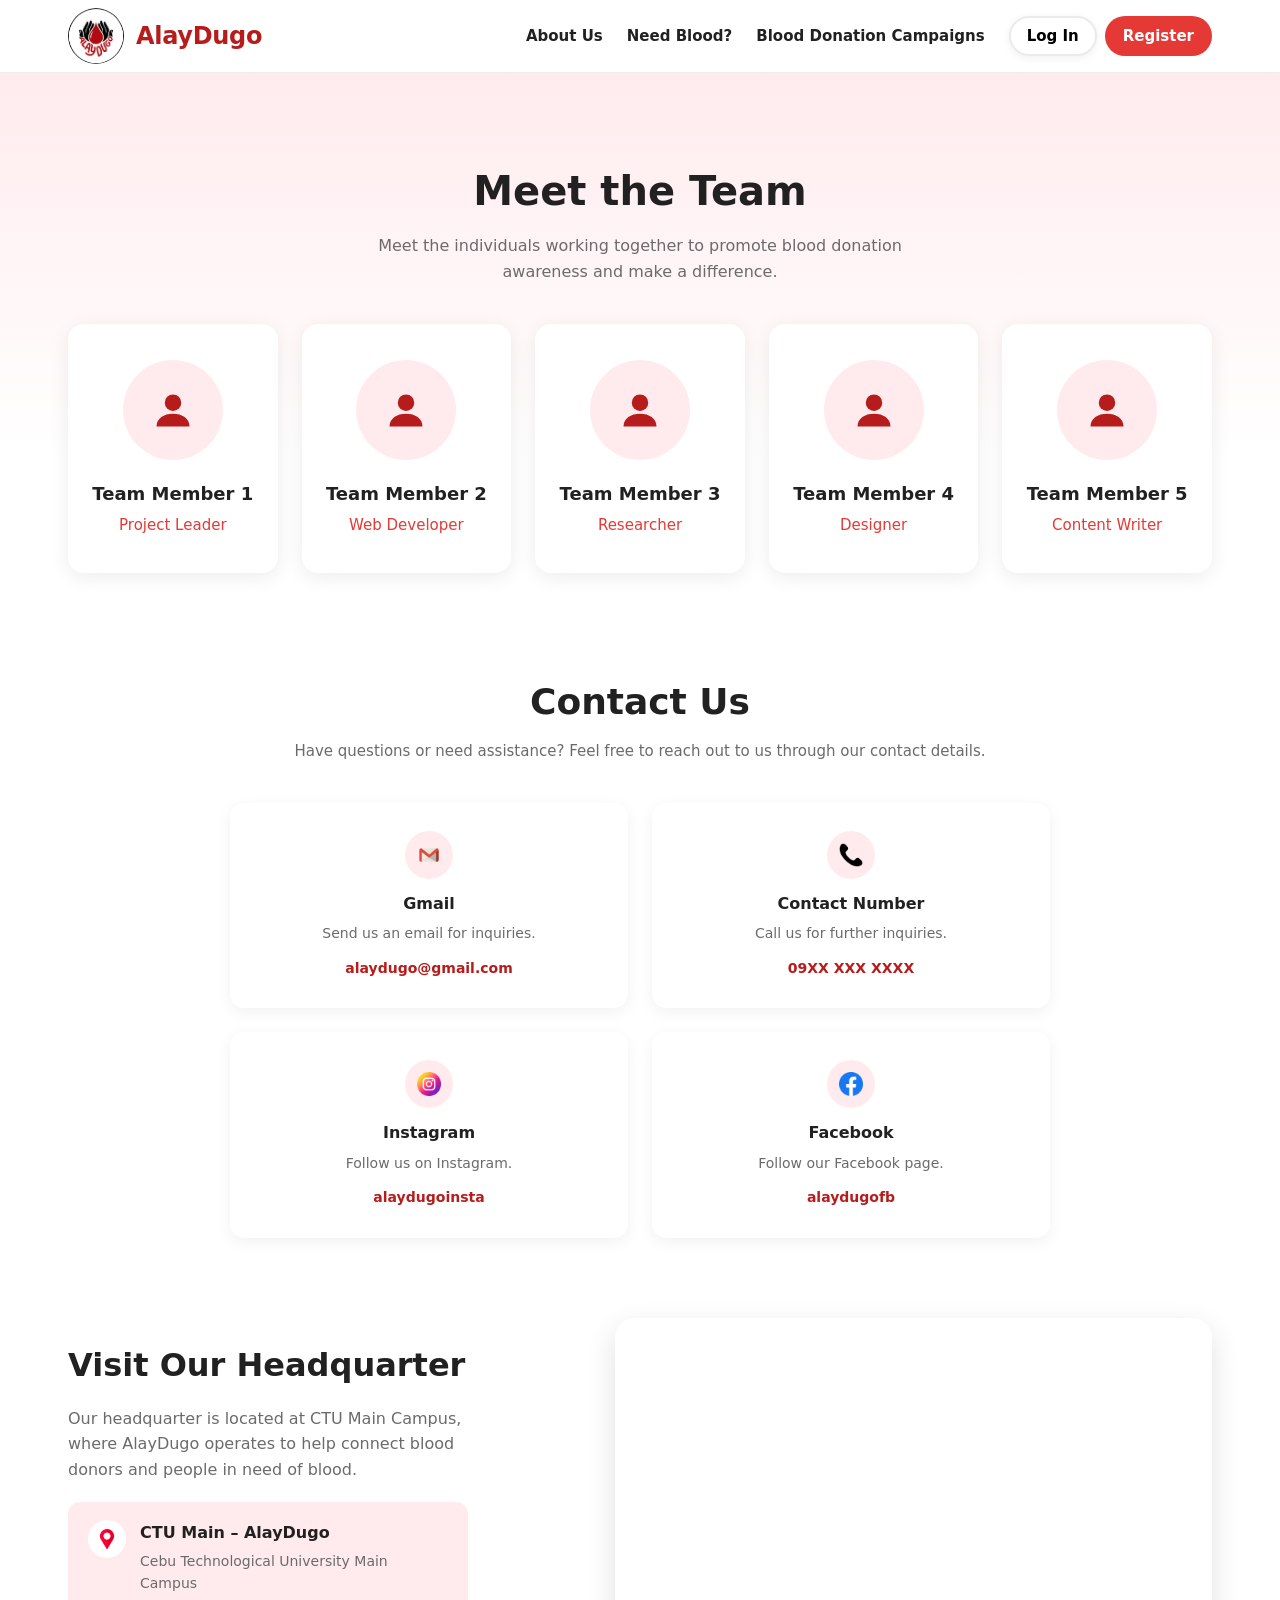
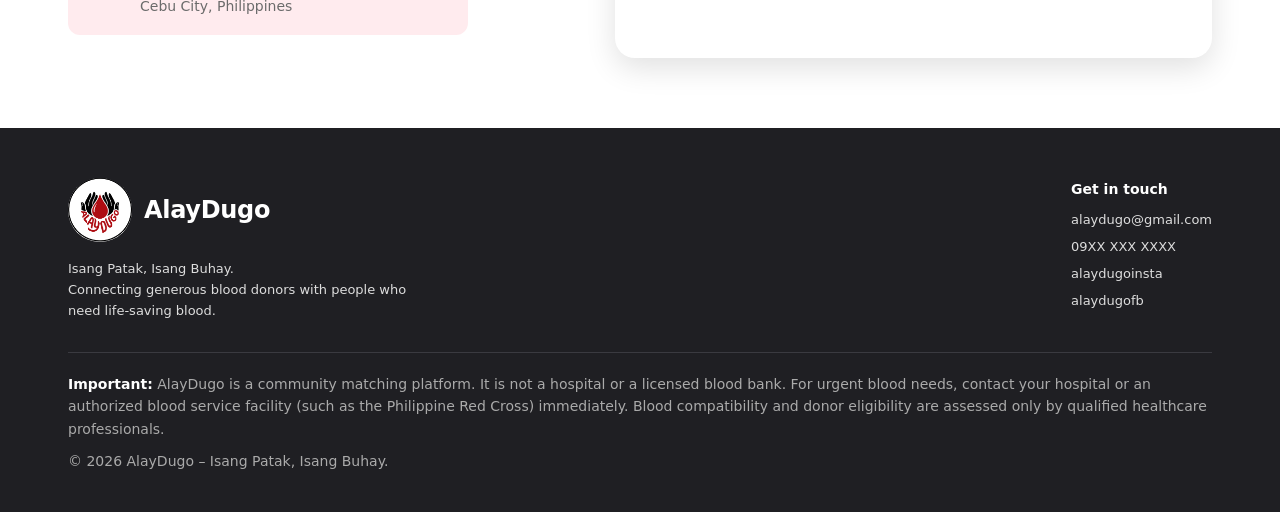
==== about.html @ a831f4d1 "Small changes" ====
<!DOCTYPE html>
<html lang="en">
<head>
  <meta charset="UTF-8">
  <meta name="viewport" content="width=device-width, initial-scale=1.0">
  <title>About Us – AlayDugo</title>
  <link rel="stylesheet" href="style.css">
</head>
<body>

  <!-- Navbar -->
  <header>
    <div class="container nav">
      <a href="index.html" class="brand"><span class="brand-logo"><img src="icons/alaydugo-logo.jpg" alt=""></span><span class="brand-name">AlayDugo</span></a>
      <button id="menu-toggle" aria-label="Toggle menu">☰</button>
      <ul id="links">
        <li><a href="about.html">About Us</a></li>
        <li><a href="need_blood.html">Need Blood?</a></li>
        <li><a href="campaigns.html">Blood Donation Campaigns</a></li>
        <li><a href="auth.html#login" class="btn btn-login">Log In</a></li>
        <li><a href="auth.html#register" class="btn btn-red">Register</a></li>
      </ul>
    </div>
  </header>

  <div class="fade">

  <!-- Meet the team -->
  <section class="team">
    <div class="container">
      <h1>Meet the Team</h1>
      <p class="sub">Meet the individuals working together to promote blood donation awareness and make a difference.</p>

      <div class="team-grid">
        <div class="member">
          <div class="avatar"><svg viewBox="0 0 24 24"><circle cx="12" cy="8" r="4.5"/><path d="M3 21c0-4.5 4-7 9-7s9 2.5 9 7z"/></svg></div>
          <h3>Team Member 1</h3>
          <p>Project Leader</p>
        </div>
        <div class="member">
          <div class="avatar"><svg viewBox="0 0 24 24"><circle cx="12" cy="8" r="4.5"/><path d="M3 21c0-4.5 4-7 9-7s9 2.5 9 7z"/></svg></div>
          <h3>Team Member 2</h3>
          <p>Web Developer</p>
        </div>
        <div class="member">
          <div class="avatar"><svg viewBox="0 0 24 24"><circle cx="12" cy="8" r="4.5"/><path d="M3 21c0-4.5 4-7 9-7s9 2.5 9 7z"/></svg></div>
          <h3>Team Member 3</h3>
          <p>Researcher</p>
        </div>
        <div class="member">
          <div class="avatar"><svg viewBox="0 0 24 24"><circle cx="12" cy="8" r="4.5"/><path d="M3 21c0-4.5 4-7 9-7s9 2.5 9 7z"/></svg></div>
          <h3>Team Member 4</h3>
          <p>Designer</p>
        </div>
        <div class="member">
          <div class="avatar"><svg viewBox="0 0 24 24"><circle cx="12" cy="8" r="4.5"/><path d="M3 21c0-4.5 4-7 9-7s9 2.5 9 7z"/></svg></div>
          <h3>Team Member 5</h3>
          <p>Content Writer</p>
        </div>
      </div>
    </div>
  </section>

  <!-- Contact Us -->
  <section class="contact contact-merged" id="contact">
    <div class="container">

      <!-- Contact Us -->
      <div class="contact-head">
        <h2>Contact Us</h2>
        <p>Have questions or need assistance? Feel free to reach out to us through our contact details.</p>
      </div>

      <div class="contact-grid">
        <div class="contact-card">
          <div class="c-icon"><img src="icons/gmail_icon.png" alt="Gmail"></div>
          <h3>Gmail</h3>
          <p>Send us an email for inquiries.</p>
          <strong>alaydugo@gmail.com</strong>
        </div>
        <div class="contact-card">
          <div class="c-icon"><img src="icons/contact_icon.png" alt="Contact number"></div>
          <h3>Contact Number</h3>
          <p>Call us for further inquiries.</p>
          <strong>09XX XXX XXXX</strong>
        </div>
        <div class="contact-card">
          <div class="c-icon"><img src="icons/instagram_icon.png" alt="Instagram"></div>
          <h3>Instagram</h3>
          <p>Follow us on Instagram.</p>
          <strong>alaydugoinsta</strong>
        </div>
        <div class="contact-card">
          <div class="c-icon"><img src="icons/fb_icon.png" alt="Facebook"></div>
          <h3>Facebook</h3>
          <p>Follow our Facebook page.</p>
          <strong>alaydugofb</strong>
        </div>
      </div>

      <!-- Visit our headquarter -->
      <div class="hq">
        <div>
          <h2>Visit Our Headquarter</h2>
          <p>Our headquarter is located at CTU Main Campus, where AlayDugo operates to help connect blood donors and people in need of blood.</p>
          <div class="hq-card">
            <div class="c-icon"><img src="icons/pin_icon.png" alt="Location"></div>
            <div>
              <h3>CTU Main – AlayDugo</h3>
              <p>Cebu Technological University Main Campus<br>Cebu City, Philippines</p>
            </div>
          </div>
        </div>
        <div class="map">
          <iframe src="https://www.google.com/maps?q=Cebu+Technological+University+Main+Campus,+Cebu+City&output=embed" loading="lazy" title="CTU Main Campus map"></iframe>
        </div>
      </div>

    </div>
  </section>

  </div>

  <!-- Footer -->
  <footer>
    <div class="container">
      <div class="footer-top">
        <div>
          <a href="index.html" class="brand"><span class="brand-logo"><img src="icons/alaydugo-logo.jpg" alt=""></span><span class="brand-name">AlayDugo</span></a>
          <p class="tag">Isang Patak, Isang Buhay.<br>Connecting generous blood donors with people who need life-saving blood.</p>
        </div>
        <div class="footer-contact">
          <h4>Get in touch</h4>
          <p>alaydugo@gmail.com</p>
          <p>09XX XXX XXXX</p>
          <p>alaydugoinsta</p>
          <p>alaydugofb</p>
        </div>
      </div>

      <div class="footer-bottom">
        <p><strong>Important:</strong> AlayDugo is a community matching platform. It is not a hospital or a licensed blood bank. For urgent blood needs, contact your hospital or an authorized blood service facility (such as the Philippine Red Cross) immediately. Blood compatibility and donor eligibility are assessed only by qualified healthcare professionals.</p>
        <p>© 2026 AlayDugo – Isang Patak, Isang Buhay.</p>
      </div>
    </div>
  </footer>

  <script src="js/script.js"></script>
</body>
</html>
---- style.css ----
:root {
  --primary: #B71C1C;
  --secondary: #E53935;
  --bg: #FFFFFF;
  --light: #F8F9FA;
  --text: #212121;
  --pink: #FFEBEE;
  --muted: #6b6b6b;
  --nav-h: 72px;
}
* { box-sizing: border-box; margin: 0; padding: 0; }
html { scroll-behavior: smooth; }
body { font-family: "Segoe UI", system-ui, Arial, sans-serif; color: var(--text); background: var(--bg); line-height: 1.6; }
a { color: inherit; text-decoration: none; }
.container { max-width: 1240px; margin: 0 auto; padding: 0 48px; }

/* Buttons */
.btn { display: inline-block; padding: 12px 24px; border-radius: 999px; font-weight: 600; font-size: 15px; border: 0; cursor: pointer; transition: transform .2s, box-shadow .2s, background .2s; }
.btn:hover { transform: translateY(-2px); box-shadow: 0 8px 18px rgba(183, 28, 28, .2); }
.btn-red { background: var(--secondary); color: #fff; }
.btn-red:hover { background: var(--primary); }
.btn-white { background: #fff; color: var(--primary); }
.btn-grey { background: #ececec; color: var(--text); border-radius: 10px; padding: 12px 20px; }
.btn-grey:hover { background: var(--pink); color: var(--primary); }
.nav .btn.btn-login { background: #fff; color: #000; font-weight: 600; font-size: 15px; padding: 6px 16px; border: 2px solid #ebebeb; box-shadow: 0 2px 10px rgba(0,0,0,.06); }
.nav .btn.btn-login:hover { background: #fff; color: #000; border-color: #ebebeb; transform: translateY(-2px); box-shadow: 0 8px 18px rgba(183, 28, 28, .2); }

/* Pill label (Our Impact style) */
.pill { display: inline-block; background: var(--pink); color: var(--primary); font-weight: 700; font-size: 12px; letter-spacing: 1.5px; text-transform: uppercase; padding: 6px 16px; border-radius: 999px; }

/* Navbar */
header { position: sticky; top: 0; background: rgba(255,255,255,.95); backdrop-filter: blur(6px); border-bottom: 1px solid #eee; z-index: 10; }
.nav { display: flex; align-items: center; justify-content: space-between; height: var(--nav-h); }
.brand { display: inline-flex; align-items: center; gap: 12px; color: var(--primary); font-size: 24px; font-weight: 800; letter-spacing: -0.3px; }
/* The logo file has white space around the circle, so crop to the circle here */
.brand-logo, .know-logo { position: relative; display: block; flex-shrink: 0; border-radius: 50%; overflow: hidden; }
.brand-logo { width: 56px; height: 56px; }
.brand-logo img, .know-logo img { position: absolute; display: block; max-width: none; width: 209.84%; height: auto; left: -54.92%; top: -21.52%; }
footer .brand-logo { width: 64px; height: 64px; }
.nav ul { display: flex; align-items: center; gap: 24px; list-style: none; }
.nav ul a { font-size: 15px; font-weight: 600; transition: color .2s; }
.nav ul li:nth-last-child(2) { margin-right: -16px; }
.nav ul a:hover { color: var(--secondary); }
.nav .btn { padding: 8px 18px; color: #fff; }
.nav .btn:hover { color: #fff; }
#menu-toggle { display: none; background: none; border: 0; font-size: 26px; cursor: pointer; color: var(--text); }

/* Hero */
.hero { padding: 100px 0; background: #FCFCFD; }
.hero .container { display: grid; grid-template-columns: 0.9fr 1.1fr; align-items: center; gap: 24px; }.hero-img img { width: 100%; height: auto; display: block; border-radius: 20px; }
.hero .pill { margin-bottom: 20px; }
.hero h1 { font-size: 54px; line-height: 1.1; font-weight: 800; }
.hero h1 span { color: var(--secondary); display: block; }
.hero p { color: var(--muted); margin-top: 18px; max-width: 480px; font-size: 18px; }

/* Why donate */
.why { padding: 70px 0; text-align: center; }
.why h2 { font-size: 36px; font-weight: 900; margin: 16px 0 10px; }
.why .sub { font-size: 14px; font-weight: 500; }
.cards { display: grid; grid-template-columns: repeat(3, 1fr); gap: 24px; margin-top: 40px; }
.card { border: 1px solid #ddd; border-radius: 16px; padding: 30px 24px; background: #fff; transition: transform .2s, box-shadow .2s, border-color .2s; }
.card:hover { transform: translateY(-4px); box-shadow: 0 10px 24px rgba(0,0,0,.08); border-color: var(--secondary); }
.icon img { width: 48px; height: 48px; object-fit: contain; display: block; }
.icon { width: 84px; height: 84px; margin: 0 auto 14px; border: 1px solid #ddd; border-radius: 50%; display: grid; place-items: center; background: var(--pink); }
.icon svg { width: 26px; height: 26px; fill: var(--primary); }
.card h3 { font-size: 16px; margin-bottom: 8px; }
.card p { font-size: 14px; color: var(--muted); }

/* Get to know us */
.know { padding: 60px 0; background: #FCFCFD; }
.know .container { display: grid; grid-template-columns: 1fr 1fr; gap: 48px; align-items: center; }
.know-logo { width: 340px; height: 340px; justify-self: center; box-shadow: 0 10px 30px rgba(0,0,0,.08); }
.know h2 { font-size: 36px; font-weight: 900; margin: 16px 0 24px; }
.know h3 { font-size: 18px; margin-bottom: 6px; }
.know p { color: var(--muted); max-width: 440px; margin-bottom: 22px; }
.know .btn { margin-top: 8px; }

/* Meet the team (About Us page) */
.team { padding: 70px 0; text-align: center; }

/* Faded pink-to-white page background (About Us, Contact Us) */
.fade { background: #fff linear-gradient(180deg, #FFEBEE 0, #FFFFFF 380px) no-repeat; }

/* About Us intro */
.about-intro { padding: 60px 0 0; }
.about-intro h1 { font-size: 36px; font-weight: 900; line-height: 1.15; margin-bottom: 18px; }
.about-intro p { color: var(--muted); font-size: 16px; max-width: 950px; }
.team h1 { font-size: 40px; font-weight: 900; margin: 16px 0 10px; }
.team .sub { color: var(--muted); max-width: 600px; margin: 0 auto; }
.team-grid { display: grid; grid-template-columns: repeat(5, 1fr); gap: 24px; margin-top: 40px; }
.member { background: #fff; border-radius: 16px; padding: 36px 16px; box-shadow: 0 4px 20px rgba(0,0,0,.08); transition: transform .2s, box-shadow .2s; }
.member:hover { transform: translateY(-4px); box-shadow: 0 10px 24px rgba(183, 28, 28, .15); }
.avatar { width: 100px; height: 100px; border-radius: 50%; background: var(--pink); display: grid; place-items: center; margin: 0 auto 20px; }
.avatar svg { width: 44px; height: 44px; fill: var(--primary); }
.member h3 { font-size: 18px; margin-bottom: 4px; }
.member p { color: var(--secondary); font-size: 15px; }

/* Contact page */
.contact { background: #fff linear-gradient(180deg, #FFEBEE 0, #FFFFFF 380px) no-repeat; padding: 70px 0; }
.contact-head { text-align: center; }
.contact-head h1, .contact-head h2 { font-size: 36px; font-weight: 900; }
.contact-head p { color: var(--muted); font-size: 15px; margin-top: 8px; }
.contact-grid { display: grid; grid-template-columns: repeat(2, 1fr); gap: 24px; max-width: 820px; margin: 40px auto 0; }
.contact-card { background: #fff; border-radius: 14px; padding: 28px 20px; text-align: center; box-shadow: 0 4px 16px rgba(0,0,0,.06); transition: transform .2s, box-shadow .2s; }
.contact-card:hover { transform: translateY(-4px); box-shadow: 0 10px 24px rgba(0,0,0,.1); }
.c-icon { width: 48px; height: 48px; margin: 0 auto 12px; border-radius: 50%; background: var(--pink); display: grid; place-items: center; }
.c-icon svg { width: 22px; height: 22px; fill: none; stroke: var(--primary); stroke-width: 2; stroke-linecap: round; stroke-linejoin: round; }
.c-icon img { width: 24px; height: 24px; object-fit: contain; display: block; }
.contact-card h3 { font-size: 16px; margin-bottom: 6px; }
.contact-card p { color: var(--muted); font-size: 14px; margin-bottom: 10px; }
.contact-card strong { color: var(--primary); font-size: 14px; }

.contact-merged { background: none; padding: 30px 0 70px; scroll-margin-top: calc(var(--nav-h) + 16px); }

/* Campaigns page (filters only for now) */
.campaigns { padding: 0 0 70px; }
.filters { display: grid; grid-template-columns: 2fr 1.4fr 1fr 1fr auto; gap: 20px; align-items: end; background: #fff; border: 1px solid #eee; border-radius: 22px; padding: 26px 28px; box-shadow: 0 6px 24px rgba(0,0,0,.05); margin-top: 50px; }
.filters label { display: block; font-weight: 600; font-size: 15px; margin-bottom: 8px; }
.filters input, .filters select { width: 100%; height: 50px; padding: 0 18px; border: 1px solid #ddd; border-radius: 12px; font: inherit; font-size: 15px; color: var(--text); background: #fff; }
.filters input:focus, .filters select:focus { outline: none; border-color: var(--secondary); }
.filters .btn-reset { background: #fff; color: #000; border: 2px solid #ebebeb; height: 50px; padding: 0 28px; font-weight: 600; box-shadow: 0 2px 10px rgba(0,0,0,.06); }

/* Need Blood page (static for now) */
.filters-donor { grid-template-columns: 1fr 2fr 1fr auto; }
.donor-count { color: var(--muted); font-size: 14px; margin: 28px 0 14px; }
.donor-grid { display: grid; grid-template-columns: repeat(3, 1fr); gap: 24px; }
.donor-card { display: flex; flex-direction: column; background: #fff; border: 1px solid #eee; border-radius: 22px; padding: 26px; box-shadow: 0 6px 24px rgba(0,0,0,.05); transition: transform .2s, box-shadow .2s; }
.donor-card:hover { transform: translateY(-4px); box-shadow: 0 10px 28px rgba(0,0,0,.09); }
.donor-top { display: flex; gap: 14px; align-items: center; margin-bottom: 14px; }
.badge-type { background: var(--pink); color: var(--primary); font-weight: 800; border-radius: 12px; padding: 12px 14px; min-width: 56px; text-align: center; }
.donor-top h3 { font-size: 18px; margin-bottom: 4px; }
.badge-avail.off { background: #eceff1; color: #546e7a; }
.badge-avail { display: inline-block; background: #E3F5E8; color: #1B6B35; font-size: 13px; font-weight: 600; padding: 2px 12px; border-radius: 999px; }
.donor-loc { color: var(--muted); font-size: 15px; margin-bottom: 8px; }
.btn-inquiry { display: block; width: 100%; margin-top: auto; background: #fff; color: var(--primary); border: 1px solid var(--primary); border-radius: 12px; padding: 12px; font-weight: 700; }
.btn-inquiry:hover { background: var(--pink); box-shadow: none; }

/* Inquiry popup */
.modal { position: fixed; inset: 0; background: rgba(0,0,0,.5); display: none; place-items: center; padding: 20px; z-index: 100; }
.modal.open { display: grid; }
.modal-box { background: #fff; border-radius: 20px; padding: 28px; width: 100%; max-width: 560px; max-height: 90vh; overflow-y: auto; }
.modal-box h3 { font-size: 20px; }
.modal-info { background: #E8F0FE; color: #1a4a8a; border-radius: 12px; padding: 16px 18px; margin: 16px 0 20px; font-size: 15px; }
.modal-box label { display: block; font-weight: 700; margin-bottom: 8px; }
.modal-box textarea { width: 100%; height: 110px; padding: 12px 14px; border: 1px solid #ccc; border-radius: 12px; font: inherit; font-size: 16px; resize: vertical; }
.modal-box textarea:focus { outline: none; border-color: #212121; }
.modal-actions { display: flex; justify-content: flex-end; gap: 12px; margin-top: 20px; }
.modal-actions .btn { border-radius: 10px; padding: 12px 22px; font-weight: 700; }
.modal-cancel { background: #f0f0f0; color: var(--text); }
.modal-send { background: var(--primary); color: #fff; }

.notice + .filters { margin-top: 24px; }

/* Visit our headquarter */
.hq { display: grid; grid-template-columns: 1fr 1.2fr; gap: 50px; align-items: center; margin-top: 80px; }
.hq h2 { font-size: 32px; font-weight: 900; margin-bottom: 14px; }
.hq > div > p { color: var(--muted); max-width: 400px; margin-bottom: 20px; }
.hq-card { display: flex; gap: 14px; align-items: flex-start; background: var(--pink); border-radius: 12px; padding: 18px 20px; max-width: 400px; }
.hq-card .c-icon { margin: 0; flex-shrink: 0; width: 38px; height: 38px; background: #fff; }
.hq-card .c-icon img { width: 20px; height: 20px; }
.hq-card h3 { font-size: 16px; margin-bottom: 4px; }
.hq-card p { color: var(--muted); font-size: 14px; margin: 0; }
.map iframe { width: 100%; height: 340px; border: 0; border-radius: 20px; box-shadow: 0 10px 30px rgba(0,0,0,.12); display: block; }

/* CTA */
.cta-section { padding: 0 0 60px; }
.cta { background: linear-gradient(135deg, var(--primary), var(--secondary)); color: #fff; text-align: center; border-radius: 28px; padding: 70px 24px; box-shadow: 0 20px 40px rgba(183, 28, 28, .2); }
.cta h2 { font-size: 38px; margin-bottom: 12px; }
.cta p { max-width: 460px; margin: 0 auto 26px; opacity: .95; }
.notice { margin-top: 24px; background: #FFF3D6; border: 1px solid #f0dca0; color: #5c4400; padding: 14px 18px; border-radius: 10px; font-size: 15px; }

/* Hero buttons */
.hero-buttons { display: flex; gap: 12px; flex-wrap: wrap; margin-top: 26px; }
.btn-outline { background: #fff; color: #000; border: 2px solid #ebebeb; padding: 10px 22px; box-shadow: 0 2px 10px rgba(0,0,0,.06); }

/* Auth page (log in / register / forgot password) */
.auth { padding: 50px 0 70px; }
.auth-card { background: #fff; border: 1px solid #eee; border-radius: 22px; padding: 40px; max-width: 620px; margin: 0 auto; box-shadow: 0 6px 24px rgba(0,0,0,.05); }
.auth-card h1 { font-size: 30px; font-weight: 900; line-height: 1.2; margin-bottom: 8px; }
.auth-card .auth-sub { color: var(--muted); font-size: 15px; margin-bottom: 22px; }
.auth-card label.lbl { display: block; font-weight: 600; font-size: 14px; margin-bottom: 6px; }
.req { color: var(--secondary); }
.field { margin-bottom: 16px; }
.field input, .field select { width: 100%; height: 48px; padding: 0 14px; border: 1px solid #ddd; border-radius: 12px; font: inherit; font-size: 15px; color: var(--text); background: #fff; }
.field input[type="file"] { height: auto; padding: 0; border: 0; border-radius: 0; background: none; font-size: 15px; }
.field input:focus, .field select:focus { outline: none; border-color: var(--secondary); }
.hint { display: block; font-size: 12px; color: var(--muted); margin-top: 6px; }
.row2 { display: grid; grid-template-columns: 1fr 1fr; gap: 16px; }
.roles { display: grid; grid-template-columns: 1fr 1fr; gap: 14px; margin-bottom: 20px; }
.role { display: block; border: 1px solid #ddd; border-radius: 12px; padding: 14px 16px; cursor: pointer; transition: background .2s, border-color .2s; }
.role input { display: block; margin: 0 auto 8px; accent-color: var(--primary); }
.role strong { display: block; font-size: 14px; }
.role span { font-size: 13px; color: var(--muted); }
.role.selected { background: var(--pink); border-color: var(--primary); }
.consent { display: flex; gap: 10px; align-items: flex-start; font-size: 13px; margin: 6px 0 20px; }
.consent input { width: 18px; height: 18px; margin-top: 2px; flex-shrink: 0; accent-color: var(--primary); }
.auth-card a.red, .consent a { color: var(--primary); }
.btn-auth { display: block; width: 100%; background: var(--primary); color: #fff; padding: 16px; font-size: 16px; border-radius: 999px; box-shadow: 0 10px 20px rgba(183, 28, 28, .25); }
.btn-auth:hover { background: var(--primary); }
.auth-switch { text-align: center; font-size: 14px; color: var(--muted); margin-top: 16px; }
.auth-switch a { color: var(--primary); }
.forgot-link { text-align: right; font-size: 14px; margin: -4px 0 18px; }
.forgot-link a { color: var(--primary); }
.view[hidden] { display: none; }
.form-error { color: var(--primary); font-size: 13px; margin: -10px 0 14px; }
.form-error[hidden] { display: none; }

/* Hidden buttons stay hidden */
.btn[hidden], .join-btn[hidden] { display: none; }

/* Heading row with the New campaign button on the right */
.intro-row { display: flex; justify-content: space-between; align-items: flex-start; gap: 20px; flex-wrap: wrap; }
.intro-row > div { flex: 1 1 0; min-width: 280px; }
.intro-row .btn { flex-shrink: 0; white-space: nowrap; }
.btn-new { background: var(--primary); color: #fff; padding: 14px 26px; font-size: 16px; box-shadow: 0 10px 20px rgba(183, 28, 28, .25); }
.btn-new:hover { background: var(--primary); }

/* Login required card */
.gate-section { padding: 40px 0 70px; }
.gate-card { background: #fff; border: 1px solid #eee; border-radius: 22px; padding: 40px 32px; max-width: 760px; margin: 0 auto; text-align: center; box-shadow: 0 6px 24px rgba(0,0,0,.05); }
.gate-icon { width: 80px; height: 80px; border-radius: 20px; background: var(--pink); display: grid; place-items: center; margin: 0 auto 18px; }
.gate-icon img { width: 36px; height: 36px; object-fit: contain; display: block; }
.gate-card h2 { font-size: 24px; font-weight: 800; margin-bottom: 8px; }
.gate-card p { color: var(--muted); font-size: 17px; max-width: 560px; margin: 0 auto 24px; }
.gate-buttons { display: flex; gap: 14px; justify-content: center; flex-wrap: wrap; }
.btn-solid { background: var(--primary); color: #fff; padding: 14px 34px; font-size: 16px; box-shadow: 0 10px 20px rgba(183, 28, 28, .25); }
.btn-solid:hover { background: var(--primary); }
.btn-ring { background: #fff; color: var(--primary); border: 2px solid var(--primary); padding: 12px 32px; font-size: 16px; }

/* Campaigns */
.filters-camp { grid-template-columns: 2fr 1.4fr 1fr auto; }
.camp-grid { display: grid; grid-template-columns: repeat(3, 1fr); gap: 24px; margin-top: 28px; }
.camp-card { background: #fff; border-radius: 22px; overflow: hidden; box-shadow: 0 8px 28px rgba(0,0,0,.08); transition: transform .2s, box-shadow .2s; }
.camp-card:hover { transform: translateY(-4px); box-shadow: 0 12px 32px rgba(0,0,0,.12); }
.camp-img { position: relative; height: 170px; background: linear-gradient(135deg, var(--secondary), var(--primary)); display: grid; place-items: center; }
.camp-img > img { position: absolute; inset: 0; width: 100%; height: 100%; object-fit: cover; }
.camp-img > svg { width: 44px; height: 44px; fill: rgba(255,255,255,.35); stroke: #fff; stroke-width: 1.5; stroke-linejoin: round; }
.camp-date { position: absolute; top: 12px; left: 12px; background: #fff; border-radius: 12px; padding: 4px 12px; text-align: center; line-height: 1.2; z-index: 1; }
.camp-date span { display: block; }
.camp-date .m { font-size: 11px; font-weight: 800; letter-spacing: 1px; color: var(--primary); }
.camp-date .d { font-size: 18px; font-weight: 800; }
.camp-delete { position: absolute; top: 12px; right: 12px; background: #fff; color: var(--primary); border: 0; border-radius: 999px; padding: 6px 14px; font-size: 13px; font-weight: 700; cursor: pointer; z-index: 1; box-shadow: 0 2px 8px rgba(0,0,0,.15); }
.camp-delete:hover { background: var(--pink); }
.camp-body { padding: 22px; }
.camp-body h3 { font-size: 20px; margin-bottom: 12px; }
.camp-meta { list-style: none; font-size: 14px; color: var(--muted); margin-bottom: 12px; }
.camp-meta li { display: flex; align-items: center; gap: 10px; margin-bottom: 6px; }
.camp-meta svg { width: 16px; height: 16px; flex-shrink: 0; fill: none; stroke: currentColor; stroke-width: 2; stroke-linecap: round; stroke-linejoin: round; }
.camp-desc { color: var(--muted); font-size: 15px; margin-bottom: 18px; }
.btn-register { display: block; width: 100%; background: var(--primary); color: #fff; border: 2px solid var(--primary); padding: 11px; font-weight: 600; }
.btn-register:hover { background: var(--primary); }
.btn-register.registered { background: #fff; color: #000; border-color: #ebebeb; box-shadow: 0 2px 10px rgba(0,0,0,.06); }

/* Popups */
.modal-head { display: flex; justify-content: space-between; align-items: center; margin-bottom: 12px; }
.modal-x { background: none; border: 0; font-size: 28px; line-height: 1; cursor: pointer; color: var(--muted); }
.camp-modal, .confirm-box { max-width: 520px; }
.camp-modal .modal-actions .btn, .confirm-box .modal-actions .btn { border-radius: 999px; }
.camp-modal .modal-cancel, .confirm-box .modal-cancel { background: #fff; border: 2px solid #ebebeb; }
.field textarea { width: 100%; height: 90px; padding: 10px 14px; border: 1px solid #ddd; border-radius: 12px; font: inherit; font-size: 15px; resize: vertical; }
.field textarea:focus { outline: none; border-color: var(--secondary); }

/* Donor extras (Find Blood Donors) */
.upload-box { border: 1.5px dashed #e8a0a8; background: #FFF3F4; border-radius: 12px; padding: 14px; }
.modal-box textarea::placeholder { color: #999; }
.modal-lead { color: var(--muted); font-size: 16px; margin-bottom: 22px; }
.switch-row { display: flex; align-items: center; gap: 14px; margin-bottom: 16px; font-size: 17px; cursor: pointer; position: relative; }
.switch-row input { position: absolute; opacity: 0; width: 0; height: 0; }
.switch { position: relative; width: 52px; height: 30px; background: #cfd8dc; border-radius: 999px; flex-shrink: 0; transition: background .2s; }
.switch::after { content: ""; position: absolute; top: 3px; left: 3px; width: 24px; height: 24px; border-radius: 50%; background: #fff; box-shadow: 0 1px 3px rgba(0,0,0,.3); transition: transform .2s; }
.switch-row input:checked + .switch { background: #1e8449; }
.switch-row input:checked + .switch::after { transform: translateX(22px); }
.switch-row input:focus-visible + .switch { outline: 2px solid var(--primary); outline-offset: 2px; }

/* Popup labels must not override these */
.modal-box .switch-row { display: flex; font-weight: 400; margin-bottom: 16px; }
.modal-box .consent { display: flex; font-weight: 400; margin: 6px 0 20px; }

/* Toast message */
.toast { position: fixed; right: 24px; bottom: 24px; background: #263238; color: #fff; padding: 18px 28px; border-radius: 16px; font-size: 17px; z-index: 200; opacity: 0; transform: translateY(10px); transition: opacity .3s, transform .3s; }
.toast.show { opacity: 1; transform: none; }

/* Donor notes and blood requests (Find Blood Donors) */
.donor-last, .donor-notes { color: var(--muted); font-size: 14px; margin-bottom: 8px; }
.donor-last strong, .donor-notes strong { color: var(--text); }
/* whatever the last line of text is, keep a gap above the Send Inquiry button */
.donor-card > p:last-of-type { margin-bottom: 16px; }
.requests { margin-top: 70px; text-align: left; }
.requests h2 { font-size: 32px; font-weight: 900; margin: 14px 0 8px; }
.rq-sub { color: var(--muted); max-width: 560px; margin-bottom: 30px; }
.rq-grid { display: grid; grid-template-columns: repeat(2, 1fr); gap: 24px; }
.rq-card { display: flex; flex-direction: column; background: #fff; border: 1px solid #f3d3d8; border-radius: 18px; padding: 22px 24px; }
.rq-top { display: flex; justify-content: space-between; align-items: center; margin-bottom: 14px; }
.rq-units { color: var(--primary); font-weight: 700; font-size: 14px; }
.rq-card h3 { font-size: 20px; margin-bottom: 12px; }
.rq-card p { font-size: 14px; color: var(--muted); margin-bottom: 8px; }
.rq-card p strong { color: var(--text); }
.rq-info { background: var(--pink); border-radius: 10px; padding: 12px 14px; margin: 6px 0 18px; }
.rq-spacer { flex: 1; min-height: 14px; }
.btn-apply { display: block; width: 100%; margin-top: auto; background: var(--primary); color: #fff; padding: 14px; font-weight: 700; }
.btn-apply:hover { background: var(--primary); }
.modal-box.rq-modal { max-width: 720px; }
.rq-modal .req { color: var(--text); }
.rq-modal .field input:focus, .rq-modal .field select:focus, .rq-modal .field textarea:focus { border-color: #212121; }

/* Footer */
footer { background: #1f1f23; color: #ddd; padding: 50px 0 30px; }
footer .brand { color: #fff; }
footer .tag { margin-top: 10px; max-width: 360px; font-size: 13px; }
.footer-top { display: flex; justify-content: space-between; gap: 30px; flex-wrap: wrap; }
.footer-contact h4 { font-size: 14px; color: #fff; margin-bottom: 10px; }
.footer-contact p { display: flex; align-items: center; gap: 8px; font-size: 13px; margin-bottom: 6px; }
.footer-bottom { border-top: 1px solid #3a3a40; margin-top: 30px; padding-top: 20px; font-size: 14px; color: #aaa; }
.footer-bottom p { margin-bottom: 10px; }
.footer-bottom strong { color: #fff; }

/* Responsive */
@media (max-width: 800px) {
  :root { --nav-h: 64px; }
  .brand { font-size: 20px; gap: 10px; }
  .brand-logo { width: 44px; height: 44px; }
  .know .container { grid-template-columns: 1fr; }
  .know-logo { width: 240px; height: 240px; }
  .container { padding: 0 20px; }
  .hero .container { grid-template-columns: 1fr; }
  #menu-toggle { display: block; }
  .nav ul { display: none; position: absolute; top: var(--nav-h); left: 0; right: 0; background: #fff; flex-direction: column; align-items: flex-start; padding: 16px 20px 20px; border-bottom: 1px solid #eee; }
  .nav ul.open { display: flex; }
  .hero { padding: 40px 0; }
  .hero h1 { font-size: 40px; }
  .cards { grid-template-columns: 1fr; }
  .cta h2 { font-size: 28px; }
  .team-grid { grid-template-columns: repeat(2, 1fr); }
  .contact-grid, .hq, .filters { grid-template-columns: 1fr; }
  .donor-grid, .camp-grid, .rq-grid { grid-template-columns: 1fr; }
  .row2, .roles { grid-template-columns: 1fr; }
  .auth-card { padding: 28px 20px; }
}
@media (min-width: 801px) and (max-width: 1000px) {
  .team-grid { grid-template-columns: repeat(3, 1fr); }
  .donor-grid, .camp-grid { grid-template-columns: repeat(2, 1fr); }
}
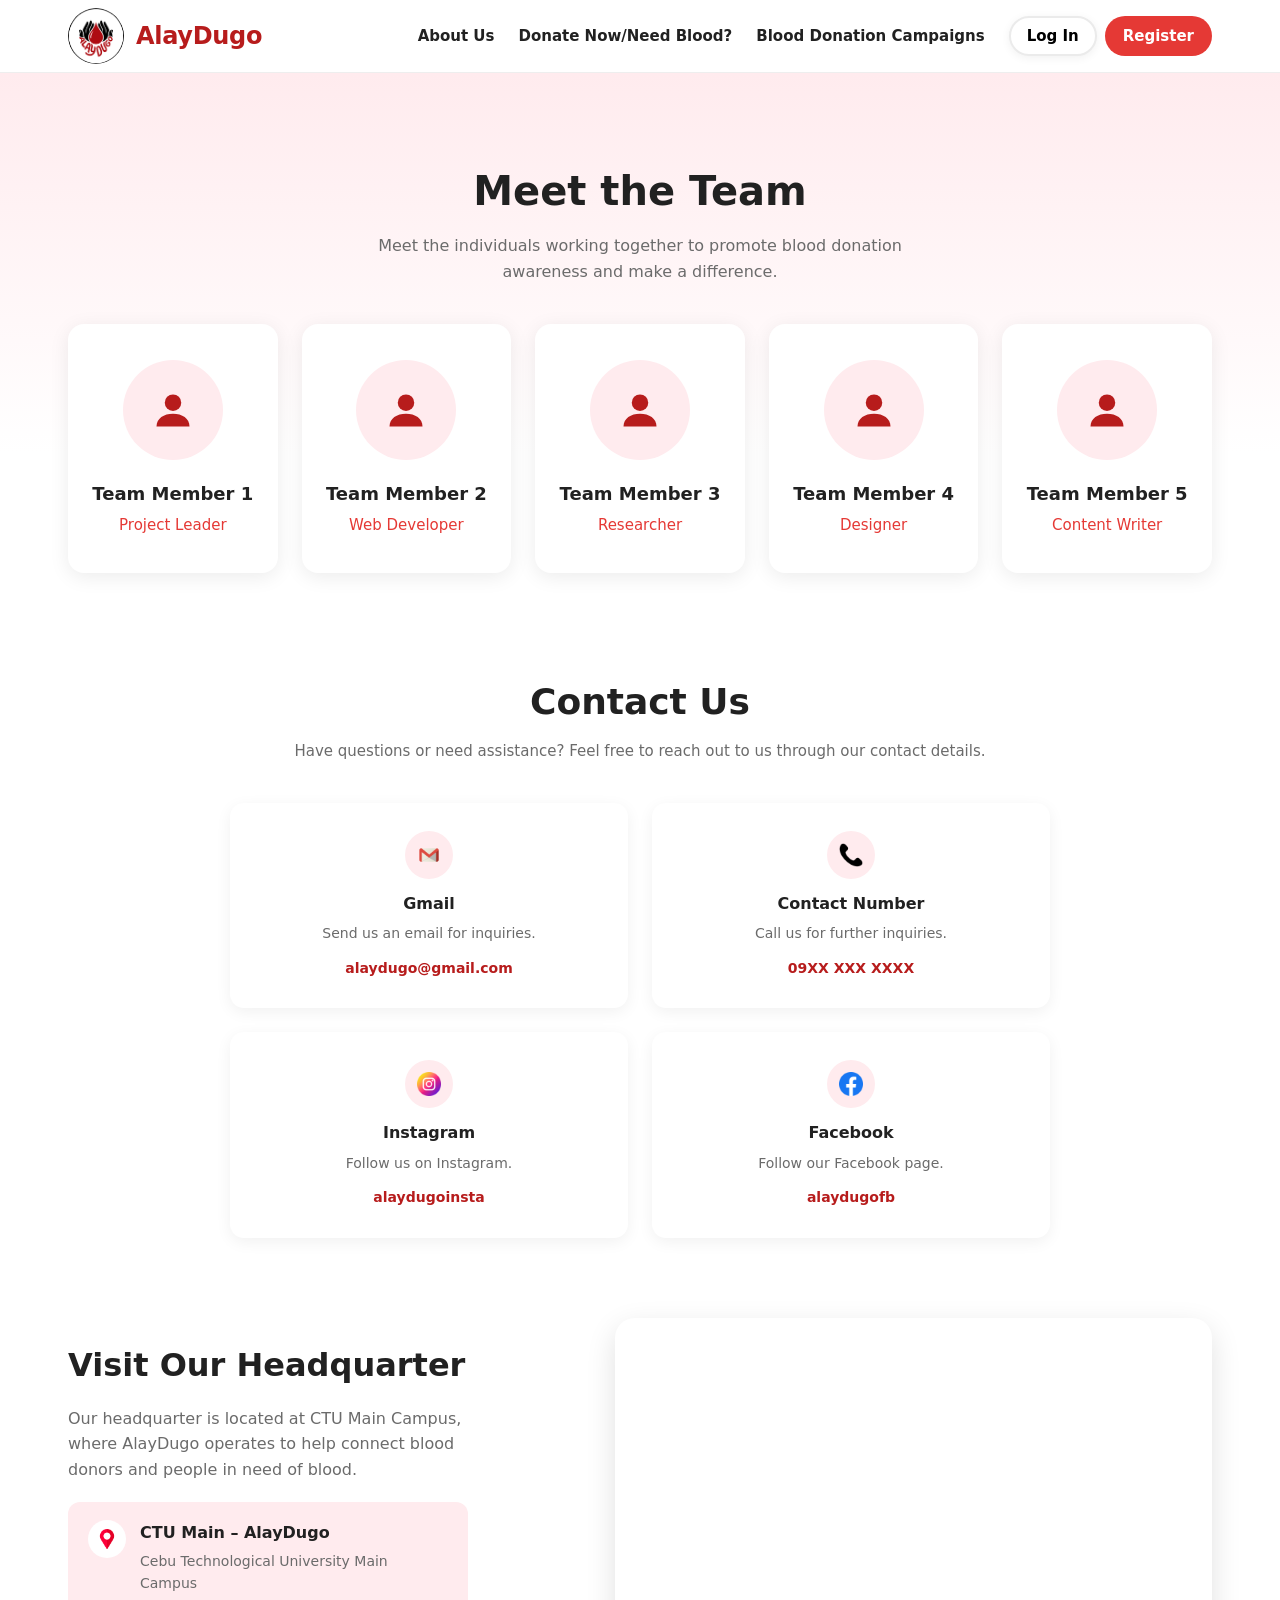
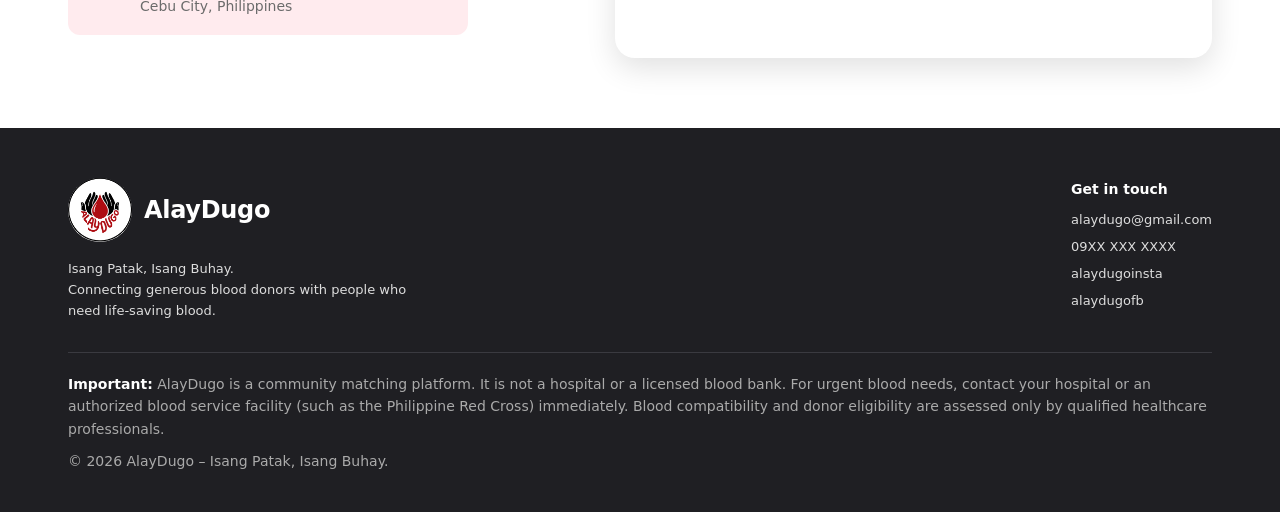
==== commit 83170b44: "big changes in need blood page" ====
--- a/about.html
+++ b/about.html
@@ -4,6 +4,7 @@
   <meta charset="UTF-8">
   <meta name="viewport" content="width=device-width, initial-scale=1.0">
   <title>About Us – AlayDugo</title>
+  <link rel="icon" type="image/png" href="icons/favicon.png">
   <link rel="stylesheet" href="style.css">
 </head>
 <body>
@@ -15,7 +16,7 @@
       <button id="menu-toggle" aria-label="Toggle menu">☰</button>
       <ul id="links">
         <li><a href="about.html">About Us</a></li>
-        <li><a href="need_blood.html">Need Blood?</a></li>
+        <li><a href="need_blood.html">Donate Now/Need Blood?</a></li>
         <li><a href="campaigns.html">Blood Donation Campaigns</a></li>
         <li><a href="auth.html#login" class="btn btn-login">Log In</a></li>
         <li><a href="auth.html#register" class="btn btn-red">Register</a></li>
--- a/style.css
+++ b/style.css
@@ -122,6 +122,33 @@
 
 /* Need Blood page (static for now) */
 .filters-donor { grid-template-columns: 1fr 2fr 1fr auto; }
+.filters-find { grid-template-columns: 1fr 1fr auto; }
+.find-error { margin: 14px 0 0; font-size: 14px; }
+.res-h { font-size: 24px; font-weight: 800; margin: 36px 0 16px; }
+#res-top { margin-bottom: 8px; }
+.hosp-list { display: grid; grid-template-columns: repeat(2, 1fr); gap: 24px; }
+.hosp-card { display: flex; flex-direction: column; background: #fff; border: 1px solid #eee; border-radius: 22px; padding: 26px; box-shadow: 0 6px 24px rgba(0,0,0,.05); }
+.hosp-card.top { border: 2px solid var(--secondary); max-width: 640px; box-shadow: 0 10px 30px rgba(183,28,28,.12); }
+.hosp-flag { align-self: flex-start; background: var(--primary); color: #fff; font-size: 12px; font-weight: 700; letter-spacing: .5px; padding: 4px 14px; border-radius: 999px; margin-bottom: 14px; }
+.hosp-head { display: flex; gap: 14px; align-items: center; margin-bottom: 16px; }
+.hosp-rank { background: var(--pink); color: var(--primary); font-weight: 800; border-radius: 12px; padding: 10px 14px; min-width: 56px; text-align: center; }
+.hosp-units { display: flex; align-items: baseline; gap: 10px; background: var(--pink); border-radius: 14px; padding: 14px 18px; margin-bottom: 16px; }
+.hosp-units-num { font-size: 34px; font-weight: 800; color: var(--primary); line-height: 1; }
+.hosp-units-text { font-size: 15px; font-weight: 600; }
+.hosp-need { font-weight: 700; color: var(--primary); margin-bottom: 12px; }
+.hosp-need.urgent { color: #b00020; }
+.hosp-dates { background: #f6f8fa; border-radius: 14px; padding: 14px 18px; margin-bottom: 16px; font-size: 14px; }
+.hosp-dates ul { list-style: none; margin-top: 8px; }
+.hosp-dates li { margin-bottom: 4px; color: var(--muted); }
+.hosp-head h3 { font-size: 18px; margin-bottom: 2px; }
+.hosp-area { color: var(--muted); font-size: 14px; }
+.hosp-row { color: var(--muted); font-size: 14px; margin-bottom: 8px; }
+.hosp-row strong { color: var(--text); }
+.hosp-btn { margin-top: auto; }
+.hosp-card .hosp-row:last-of-type { margin-bottom: 16px; }
+.badge-avail.low { background: #FFF3D6; color: #8a6100; }
+.res-none { background: #fff; border: 1px solid #eee; border-radius: 16px; padding: 20px 24px; color: var(--muted); }
+.sample-note { margin-top: 28px; font-size: 13px; color: var(--muted); }
 .donor-count { color: var(--muted); font-size: 14px; margin: 28px 0 14px; }
 .donor-grid { display: grid; grid-template-columns: repeat(3, 1fr); gap: 24px; }
 .donor-card { display: flex; flex-direction: column; background: #fff; border: 1px solid #eee; border-radius: 22px; padding: 26px; box-shadow: 0 6px 24px rgba(0,0,0,.05); transition: transform .2s, box-shadow .2s; }
@@ -239,8 +266,12 @@
 .camp-date span { display: block; }
 .camp-date .m { font-size: 11px; font-weight: 800; letter-spacing: 1px; color: var(--primary); }
 .camp-date .d { font-size: 18px; font-weight: 800; }
-.camp-delete { position: absolute; top: 12px; right: 12px; background: #fff; color: var(--primary); border: 0; border-radius: 999px; padding: 6px 14px; font-size: 13px; font-weight: 700; cursor: pointer; z-index: 1; box-shadow: 0 2px 8px rgba(0,0,0,.15); }
+.camp-delete { position: absolute; top: 12px; right: 12px; width: 32px; height: 32px; background: #fff; border: 0; border-radius: 50%; display: grid; place-items: center; cursor: pointer; z-index: 1; box-shadow: 0 2px 8px rgba(0,0,0,.15); }
+.camp-delete img { width: 16px; height: 16px; object-fit: contain; display: block; }
 .camp-delete:hover { background: var(--pink); }
+.camp-edit { position: absolute; top: 12px; right: 52px; width: 32px; height: 32px; background: #fff; border: 0; border-radius: 50%; display: grid; place-items: center; cursor: pointer; z-index: 1; box-shadow: 0 2px 8px rgba(0,0,0,.15); }
+.camp-edit:hover { background: var(--pink); }
+.camp-edit img { width: 16px; height: 16px; object-fit: contain; display: block; }
 .camp-body { padding: 22px; }
 .camp-body h3 { font-size: 20px; margin-bottom: 12px; }
 .camp-meta { list-style: none; font-size: 14px; color: var(--muted); margin-bottom: 12px; }
@@ -332,6 +363,7 @@
   .cta h2 { font-size: 28px; }
   .team-grid { grid-template-columns: repeat(2, 1fr); }
   .contact-grid, .hq, .filters { grid-template-columns: 1fr; }
+  .hosp-list { grid-template-columns: 1fr; }
   .donor-grid, .camp-grid, .rq-grid { grid-template-columns: 1fr; }
   .row2, .roles { grid-template-columns: 1fr; }
   .auth-card { padding: 28px 20px; }
@@ -339,4 +371,5 @@
 @media (min-width: 801px) and (max-width: 1000px) {
   .team-grid { grid-template-columns: repeat(3, 1fr); }
   .donor-grid, .camp-grid { grid-template-columns: repeat(2, 1fr); }
-}+}
+.addr-hint { margin: -6px 0 16px; }
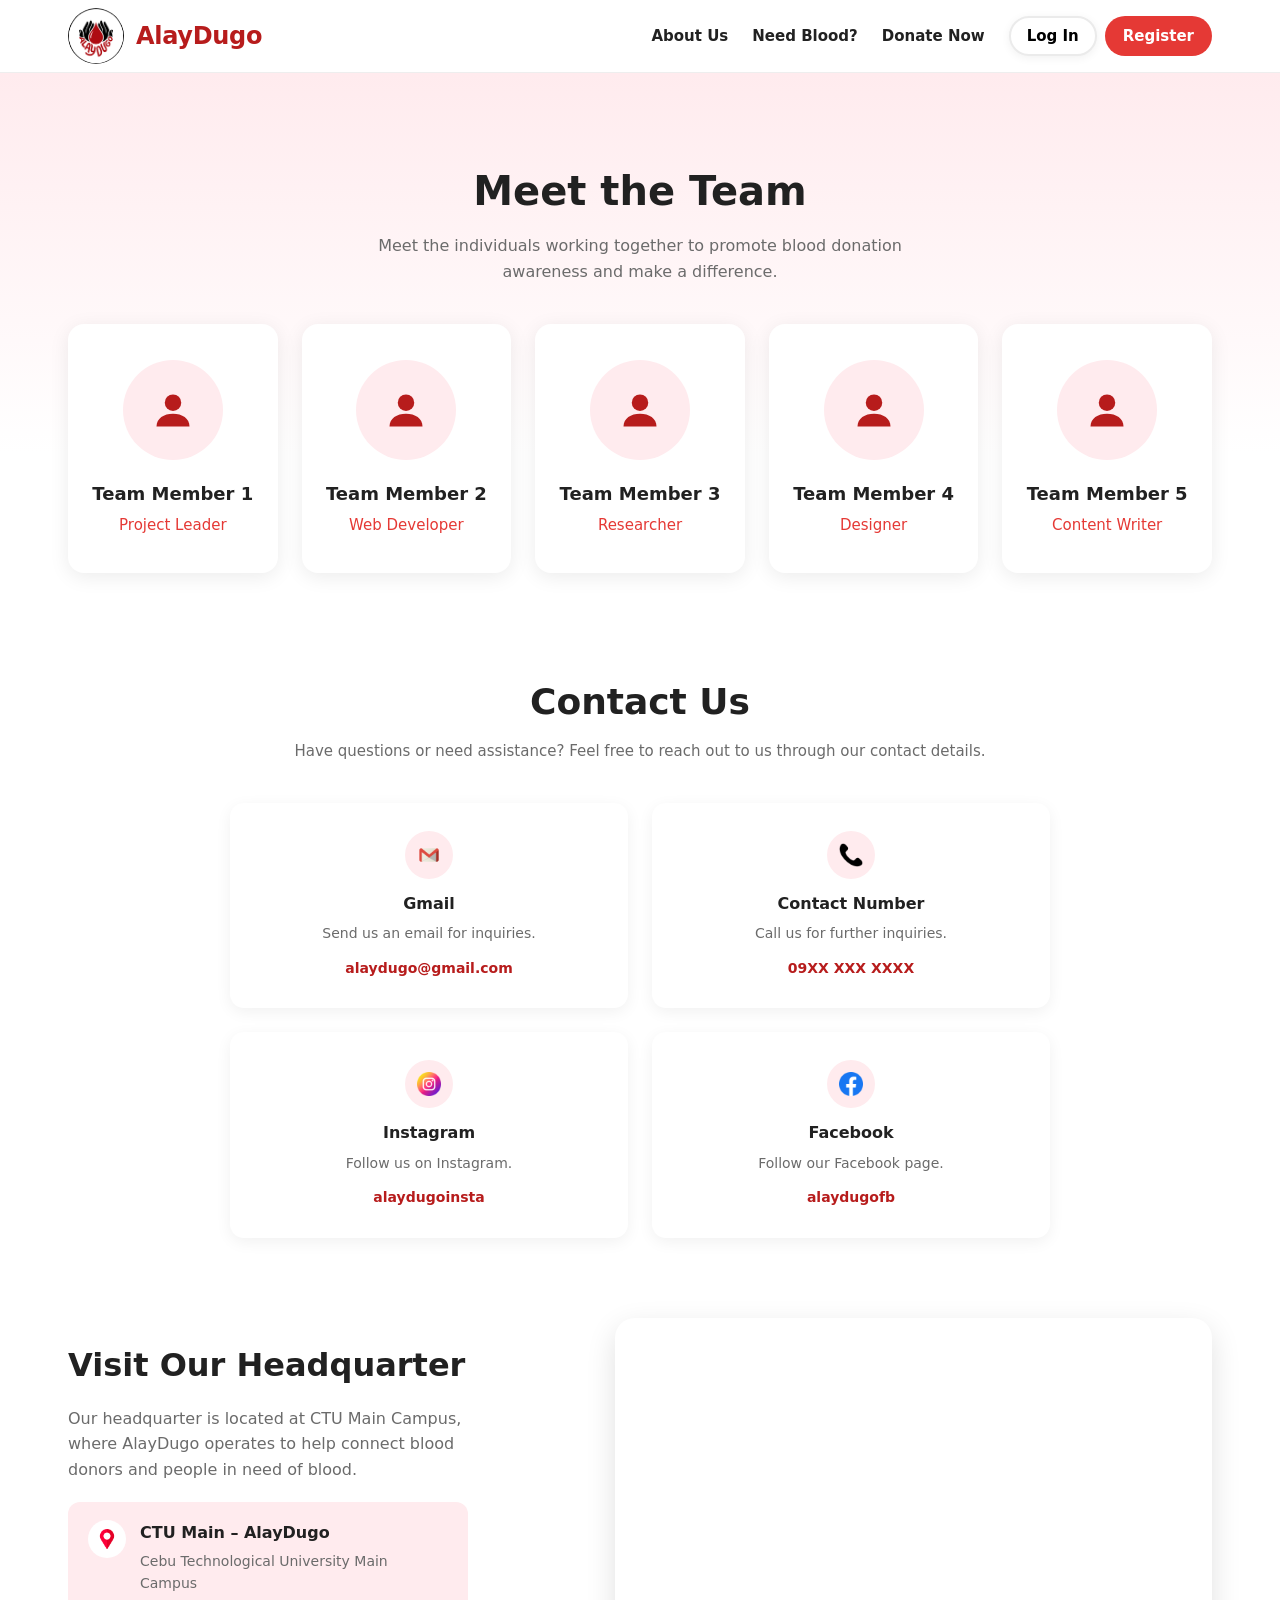
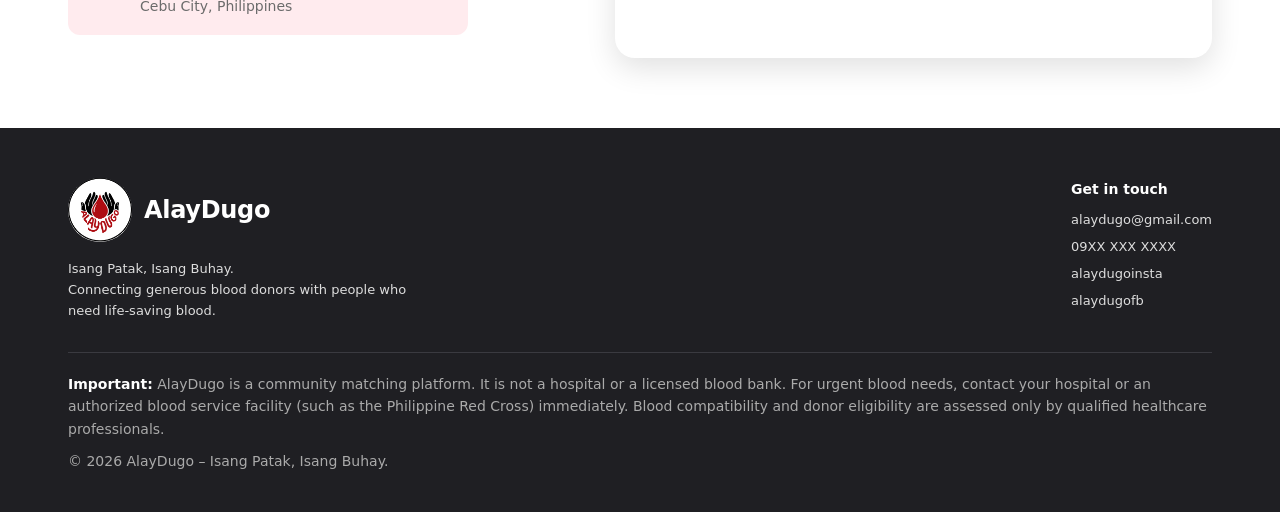
==== commit 79b088d4: "updated about page" ====
--- a/about.html
+++ b/about.html
@@ -16,8 +16,8 @@
       <button id="menu-toggle" aria-label="Toggle menu">☰</button>
       <ul id="links">
         <li><a href="about.html">About Us</a></li>
-        <li><a href="need_blood.html">Donate Now/Need Blood?</a></li>
-        <li><a href="campaigns.html">Blood Donation Campaigns</a></li>
+        <li><a href="need_blood.html">Need Blood?</a></li>
+        <li><a href="donate.html">Donate Now</a></li>
         <li><a href="auth.html#login" class="btn btn-login">Log In</a></li>
         <li><a href="auth.html#register" class="btn btn-red">Register</a></li>
       </ul>
--- a/style.css
+++ b/style.css
@@ -1,3 +1,4 @@
+/* Base */
 :root {
   --primary: #B71C1C;
   --secondary: #E53935;
@@ -13,6 +14,10 @@
 body { font-family: "Segoe UI", system-ui, Arial, sans-serif; color: var(--text); background: var(--bg); line-height: 1.6; }
 a { color: inherit; text-decoration: none; }
 .container { max-width: 1240px; margin: 0 auto; padding: 0 48px; }
+@media (max-width: 800px) {
+  :root { --nav-h: 64px; }
+  .container { padding: 0 20px; }
+}
 
 /* Buttons */
 .btn { display: inline-block; padding: 12px 24px; border-radius: 999px; font-weight: 600; font-size: 15px; border: 0; cursor: pointer; transition: transform .2s, box-shadow .2s, background .2s; }
@@ -22,20 +27,23 @@
 .btn-white { background: #fff; color: var(--primary); }
 .btn-grey { background: #ececec; color: var(--text); border-radius: 10px; padding: 12px 20px; }
 .btn-grey:hover { background: var(--pink); color: var(--primary); }
+.pill { display: inline-block; background: var(--pink); color: var(--primary); font-weight: 700; font-size: 12px; letter-spacing: 1.5px; text-transform: uppercase; padding: 6px 16px; border-radius: 999px; }
+.btn-inquiry { display: block; width: 100%; margin-top: auto; background: #fff; color: var(--primary); border: 1px solid var(--primary); border-radius: 12px; padding: 12px; font-weight: 700; }
+.btn-inquiry:hover { background: var(--pink); box-shadow: none; }
+.btn[hidden] { display: none; }
+.btn-register { display: block; width: 100%; background: var(--primary); color: #fff; border: 2px solid var(--primary); padding: 11px; font-weight: 600; }
+.btn-register:hover { background: var(--primary); }
+.btn-register.registered { background: #fff; color: #000; border-color: #ebebeb; box-shadow: 0 2px 10px rgba(0,0,0,.06); }
+
+/* Navbar */
 .nav .btn.btn-login { background: #fff; color: #000; font-weight: 600; font-size: 15px; padding: 6px 16px; border: 2px solid #ebebeb; box-shadow: 0 2px 10px rgba(0,0,0,.06); }
 .nav .btn.btn-login:hover { background: #fff; color: #000; border-color: #ebebeb; transform: translateY(-2px); box-shadow: 0 8px 18px rgba(183, 28, 28, .2); }
-
-/* Pill label (Our Impact style) */
-.pill { display: inline-block; background: var(--pink); color: var(--primary); font-weight: 700; font-size: 12px; letter-spacing: 1.5px; text-transform: uppercase; padding: 6px 16px; border-radius: 999px; }
-
-/* Navbar */
 header { position: sticky; top: 0; background: rgba(255,255,255,.95); backdrop-filter: blur(6px); border-bottom: 1px solid #eee; z-index: 10; }
 .nav { display: flex; align-items: center; justify-content: space-between; height: var(--nav-h); }
 .brand { display: inline-flex; align-items: center; gap: 12px; color: var(--primary); font-size: 24px; font-weight: 800; letter-spacing: -0.3px; }
-/* The logo file has white space around the circle, so crop to the circle here */
-.brand-logo, .know-logo { position: relative; display: block; flex-shrink: 0; border-radius: 50%; overflow: hidden; }
+.brand-logo { position: relative; display: block; flex-shrink: 0; border-radius: 50%; overflow: hidden; }
 .brand-logo { width: 56px; height: 56px; }
-.brand-logo img, .know-logo img { position: absolute; display: block; max-width: none; width: 209.84%; height: auto; left: -54.92%; top: -21.52%; }
+.brand-logo img { position: absolute; display: block; max-width: none; width: 209.84%; height: auto; left: -54.92%; top: -21.52%; }
 footer .brand-logo { width: 64px; height: 64px; }
 .nav ul { display: flex; align-items: center; gap: 24px; list-style: none; }
 .nav ul a { font-size: 15px; font-weight: 600; transition: color .2s; }
@@ -44,16 +52,96 @@
 .nav .btn { padding: 8px 18px; color: #fff; }
 .nav .btn:hover { color: #fff; }
 #menu-toggle { display: none; background: none; border: 0; font-size: 26px; cursor: pointer; color: var(--text); }
-
-/* Hero */
+footer .brand { color: #fff; }
+@media (max-width: 800px) {
+  .brand { font-size: 20px; gap: 10px; }
+  .brand-logo { width: 44px; height: 44px; }
+  #menu-toggle { display: block; }
+  .nav ul { display: none; position: absolute; top: var(--nav-h); left: 0; right: 0; background: #fff; flex-direction: column; align-items: flex-start; padding: 16px 20px 20px; border-bottom: 1px solid #eee; }
+  .nav ul.open { display: flex; }
+}
+
+/* Footer */
+footer { background: #1f1f23; color: #ddd; padding: 50px 0 30px; }
+footer .tag { margin-top: 10px; max-width: 360px; font-size: 13px; }
+.footer-top { display: flex; justify-content: space-between; gap: 30px; flex-wrap: wrap; }
+.footer-contact h4 { font-size: 14px; color: #fff; margin-bottom: 10px; }
+.footer-contact p { display: flex; align-items: center; gap: 8px; font-size: 13px; margin-bottom: 6px; }
+.footer-bottom { border-top: 1px solid #3a3a40; margin-top: 30px; padding-top: 20px; font-size: 14px; color: #aaa; }
+.footer-bottom p { margin-bottom: 10px; }
+.footer-bottom strong { color: #fff; }
+
+/* Popups */
+.modal { position: fixed; inset: 0; background: rgba(0,0,0,.5); display: none; place-items: center; padding: 20px; z-index: 100; }
+.modal.open { display: grid; }
+.modal-box { background: #fff; border-radius: 20px; padding: 28px; width: 100%; max-width: 560px; max-height: 90vh; overflow-y: auto; }
+.modal-box h3 { font-size: 20px; }
+.modal-box label { display: block; font-weight: 700; margin-bottom: 8px; }
+.modal-box textarea { width: 100%; height: 110px; padding: 12px 14px; border: 1px solid #ccc; border-radius: 12px; font: inherit; font-size: 16px; resize: vertical; }
+.modal-box textarea:focus { outline: none; border-color: #212121; }
+.modal-actions { display: flex; justify-content: flex-end; gap: 12px; margin-top: 20px; }
+.modal-actions .btn { border-radius: 10px; padding: 12px 22px; font-weight: 700; }
+.modal-cancel { background: #f0f0f0; color: var(--text); }
+.modal-send { background: var(--primary); color: #fff; }
+.modal-head { display: flex; justify-content: space-between; align-items: center; margin-bottom: 12px; }
+.modal-x { background: none; border: 0; font-size: 28px; line-height: 1; cursor: pointer; color: var(--muted); }
+.camp-modal, .confirm-box { max-width: 520px; }
+.camp-modal .modal-actions .btn, .confirm-box .modal-actions .btn { border-radius: 999px; }
+.camp-modal .modal-cancel, .confirm-box .modal-cancel { background: #fff; border: 2px solid #ebebeb; }
+.modal-box textarea::placeholder { color: #999; }
+.switch { position: relative; width: 52px; height: 30px; background: #cfd8dc; border-radius: 999px; flex-shrink: 0; transition: background .2s; }
+.switch::after { content: ""; position: absolute; top: 3px; left: 3px; width: 24px; height: 24px; border-radius: 50%; background: #fff; box-shadow: 0 1px 3px rgba(0,0,0,.3); transition: transform .2s; }
+.modal-box .consent { display: flex; font-weight: 400; margin: 6px 0 20px; }
+.toast { position: fixed; right: 24px; bottom: 24px; background: #263238; color: #fff; padding: 18px 28px; border-radius: 16px; font-size: 17px; z-index: 200; opacity: 0; transform: translateY(10px); transition: opacity .3s, transform .3s; }
+.toast.show { opacity: 1; transform: none; }
+
+/* Form fields */
+.req { color: var(--secondary); }
+.field { margin-bottom: 16px; }
+.field input, .field select { width: 100%; height: 48px; padding: 0 14px; border: 1px solid #ddd; border-radius: 12px; font: inherit; font-size: 15px; color: var(--text); background: #fff; }
+.field input[type="file"] { height: auto; padding: 0; border: 0; border-radius: 0; background: none; font-size: 15px; }
+.field input:focus, .field select:focus { outline: none; border-color: var(--secondary); }
+.hint { display: block; font-size: 12px; color: var(--muted); margin-top: 6px; }
+.row2 { display: grid; grid-template-columns: 1fr 1fr; gap: 16px; }
+.consent { display: flex; gap: 10px; align-items: flex-start; font-size: 13px; margin: 6px 0 20px; }
+.consent input { width: 18px; height: 18px; margin-top: 2px; flex-shrink: 0; accent-color: var(--primary); }
+.consent a { color: var(--primary); }
+.form-error { color: var(--primary); font-size: 13px; margin: -10px 0 14px; }
+.form-error[hidden] { display: none; }
+.field textarea { width: 100%; height: 90px; padding: 10px 14px; border: 1px solid #ddd; border-radius: 12px; font: inherit; font-size: 15px; resize: vertical; }
+.field textarea:focus { outline: none; border-color: var(--secondary); }
+@media (max-width: 800px) {
+  .row2 { grid-template-columns: 1fr; }
+}
+
+/* Log in to continue card */
+.gate-section { padding: 40px 0 70px; }
+.gate-card { background: #fff; border: 1px solid #eee; border-radius: 22px; padding: 40px 32px; max-width: 760px; margin: 0 auto; text-align: center; box-shadow: 0 6px 24px rgba(0,0,0,.05); }
+.gate-icon { width: 80px; height: 80px; border-radius: 20px; background: var(--pink); display: grid; place-items: center; margin: 0 auto 18px; }
+.gate-icon img { width: 36px; height: 36px; object-fit: contain; display: block; }
+.gate-card h2 { font-size: 24px; font-weight: 800; margin-bottom: 8px; }
+.gate-card p { color: var(--muted); font-size: 17px; max-width: 560px; margin: 0 auto 24px; }
+.gate-buttons { display: flex; gap: 14px; justify-content: center; flex-wrap: wrap; }
+.btn-solid { background: var(--primary); color: #fff; padding: 14px 34px; font-size: 16px; box-shadow: 0 10px 20px rgba(183, 28, 28, .25); }
+.btn-solid:hover { background: var(--primary); }
+.btn-ring { background: #fff; color: var(--primary); border: 2px solid var(--primary); padding: 12px 32px; font-size: 16px; }
+
+/* Page heading */
+.fade { background: #fff linear-gradient(180deg, #FFEBEE 0, #FFFFFF 380px) no-repeat; }
+.about-intro { padding: 60px 0 0; }
+.about-intro h1 { font-size: 36px; font-weight: 900; line-height: 1.15; margin-bottom: 18px; }
+.about-intro p { color: var(--muted); font-size: 16px; max-width: 950px; }
+
+/* Home page */
+.know-logo { position: relative; display: block; flex-shrink: 0; border-radius: 50%; overflow: hidden; }
+.know-logo img { position: absolute; display: block; max-width: none; width: 209.84%; height: auto; left: -54.92%; top: -21.52%; }
 .hero { padding: 100px 0; background: #FCFCFD; }
-.hero .container { display: grid; grid-template-columns: 0.9fr 1.1fr; align-items: center; gap: 24px; }.hero-img img { width: 100%; height: auto; display: block; border-radius: 20px; }
+.hero .container { display: grid; grid-template-columns: 0.9fr 1.1fr; align-items: center; gap: 24px; }
+.hero-img img { width: 100%; height: auto; display: block; border-radius: 20px; }
 .hero .pill { margin-bottom: 20px; }
 .hero h1 { font-size: 54px; line-height: 1.1; font-weight: 800; }
 .hero h1 span { color: var(--secondary); display: block; }
 .hero p { color: var(--muted); margin-top: 18px; max-width: 480px; font-size: 18px; }
-
-/* Why donate */
 .why { padding: 70px 0; text-align: center; }
 .why h2 { font-size: 36px; font-weight: 900; margin: 16px 0 10px; }
 .why .sub { font-size: 14px; font-weight: 500; }
@@ -65,8 +153,6 @@
 .icon svg { width: 26px; height: 26px; fill: var(--primary); }
 .card h3 { font-size: 16px; margin-bottom: 8px; }
 .card p { font-size: 14px; color: var(--muted); }
-
-/* Get to know us */
 .know { padding: 60px 0; background: #FCFCFD; }
 .know .container { display: grid; grid-template-columns: 1fr 1fr; gap: 48px; align-items: center; }
 .know-logo { width: 340px; height: 340px; justify-self: center; box-shadow: 0 10px 30px rgba(0,0,0,.08); }
@@ -74,17 +160,24 @@
 .know h3 { font-size: 18px; margin-bottom: 6px; }
 .know p { color: var(--muted); max-width: 440px; margin-bottom: 22px; }
 .know .btn { margin-top: 8px; }
-
-/* Meet the team (About Us page) */
+.cta-section { padding: 0 0 60px; }
+.cta { background: linear-gradient(135deg, var(--primary), var(--secondary)); color: #fff; text-align: center; border-radius: 28px; padding: 70px 24px; box-shadow: 0 20px 40px rgba(183, 28, 28, .2); }
+.cta h2 { font-size: 38px; margin-bottom: 12px; }
+.cta p { max-width: 460px; margin: 0 auto 26px; opacity: .95; }
+.hero-buttons { display: flex; gap: 12px; flex-wrap: wrap; margin-top: 26px; }
+.btn-outline { background: #fff; color: #000; border: 2px solid #ebebeb; padding: 10px 22px; box-shadow: 0 2px 10px rgba(0,0,0,.06); }
+@media (max-width: 800px) {
+  .know .container { grid-template-columns: 1fr; }
+  .know-logo { width: 240px; height: 240px; }
+  .hero .container { grid-template-columns: 1fr; }
+  .hero { padding: 40px 0; }
+  .hero h1 { font-size: 40px; }
+  .cards { grid-template-columns: 1fr; }
+  .cta h2 { font-size: 28px; }
+}
+
+/* About Us page */
 .team { padding: 70px 0; text-align: center; }
-
-/* Faded pink-to-white page background (About Us, Contact Us) */
-.fade { background: #fff linear-gradient(180deg, #FFEBEE 0, #FFFFFF 380px) no-repeat; }
-
-/* About Us intro */
-.about-intro { padding: 60px 0 0; }
-.about-intro h1 { font-size: 36px; font-weight: 900; line-height: 1.15; margin-bottom: 18px; }
-.about-intro p { color: var(--muted); font-size: 16px; max-width: 950px; }
 .team h1 { font-size: 40px; font-weight: 900; margin: 16px 0 10px; }
 .team .sub { color: var(--muted); max-width: 600px; margin: 0 auto; }
 .team-grid { display: grid; grid-template-columns: repeat(5, 1fr); gap: 24px; margin-top: 40px; }
@@ -94,8 +187,6 @@
 .avatar svg { width: 44px; height: 44px; fill: var(--primary); }
 .member h3 { font-size: 18px; margin-bottom: 4px; }
 .member p { color: var(--secondary); font-size: 15px; }
-
-/* Contact page */
 .contact { background: #fff linear-gradient(180deg, #FFEBEE 0, #FFFFFF 380px) no-repeat; padding: 70px 0; }
 .contact-head { text-align: center; }
 .contact-head h1, .contact-head h2 { font-size: 36px; font-weight: 900; }
@@ -109,76 +200,7 @@
 .contact-card h3 { font-size: 16px; margin-bottom: 6px; }
 .contact-card p { color: var(--muted); font-size: 14px; margin-bottom: 10px; }
 .contact-card strong { color: var(--primary); font-size: 14px; }
-
 .contact-merged { background: none; padding: 30px 0 70px; scroll-margin-top: calc(var(--nav-h) + 16px); }
-
-/* Campaigns page (filters only for now) */
-.campaigns { padding: 0 0 70px; }
-.filters { display: grid; grid-template-columns: 2fr 1.4fr 1fr 1fr auto; gap: 20px; align-items: end; background: #fff; border: 1px solid #eee; border-radius: 22px; padding: 26px 28px; box-shadow: 0 6px 24px rgba(0,0,0,.05); margin-top: 50px; }
-.filters label { display: block; font-weight: 600; font-size: 15px; margin-bottom: 8px; }
-.filters input, .filters select { width: 100%; height: 50px; padding: 0 18px; border: 1px solid #ddd; border-radius: 12px; font: inherit; font-size: 15px; color: var(--text); background: #fff; }
-.filters input:focus, .filters select:focus { outline: none; border-color: var(--secondary); }
-.filters .btn-reset { background: #fff; color: #000; border: 2px solid #ebebeb; height: 50px; padding: 0 28px; font-weight: 600; box-shadow: 0 2px 10px rgba(0,0,0,.06); }
-
-/* Need Blood page (static for now) */
-.filters-donor { grid-template-columns: 1fr 2fr 1fr auto; }
-.filters-find { grid-template-columns: 1fr 1fr auto; }
-.find-error { margin: 14px 0 0; font-size: 14px; }
-.res-h { font-size: 24px; font-weight: 800; margin: 36px 0 16px; }
-#res-top { margin-bottom: 8px; }
-.hosp-list { display: grid; grid-template-columns: repeat(2, 1fr); gap: 24px; }
-.hosp-card { display: flex; flex-direction: column; background: #fff; border: 1px solid #eee; border-radius: 22px; padding: 26px; box-shadow: 0 6px 24px rgba(0,0,0,.05); }
-.hosp-card.top { border: 2px solid var(--secondary); max-width: 640px; box-shadow: 0 10px 30px rgba(183,28,28,.12); }
-.hosp-flag { align-self: flex-start; background: var(--primary); color: #fff; font-size: 12px; font-weight: 700; letter-spacing: .5px; padding: 4px 14px; border-radius: 999px; margin-bottom: 14px; }
-.hosp-head { display: flex; gap: 14px; align-items: center; margin-bottom: 16px; }
-.hosp-rank { background: var(--pink); color: var(--primary); font-weight: 800; border-radius: 12px; padding: 10px 14px; min-width: 56px; text-align: center; }
-.hosp-units { display: flex; align-items: baseline; gap: 10px; background: var(--pink); border-radius: 14px; padding: 14px 18px; margin-bottom: 16px; }
-.hosp-units-num { font-size: 34px; font-weight: 800; color: var(--primary); line-height: 1; }
-.hosp-units-text { font-size: 15px; font-weight: 600; }
-.hosp-need { font-weight: 700; color: var(--primary); margin-bottom: 12px; }
-.hosp-need.urgent { color: #b00020; }
-.hosp-dates { background: #f6f8fa; border-radius: 14px; padding: 14px 18px; margin-bottom: 16px; font-size: 14px; }
-.hosp-dates ul { list-style: none; margin-top: 8px; }
-.hosp-dates li { margin-bottom: 4px; color: var(--muted); }
-.hosp-head h3 { font-size: 18px; margin-bottom: 2px; }
-.hosp-area { color: var(--muted); font-size: 14px; }
-.hosp-row { color: var(--muted); font-size: 14px; margin-bottom: 8px; }
-.hosp-row strong { color: var(--text); }
-.hosp-btn { margin-top: auto; }
-.hosp-card .hosp-row:last-of-type { margin-bottom: 16px; }
-.badge-avail.low { background: #FFF3D6; color: #8a6100; }
-.res-none { background: #fff; border: 1px solid #eee; border-radius: 16px; padding: 20px 24px; color: var(--muted); }
-.sample-note { margin-top: 28px; font-size: 13px; color: var(--muted); }
-.donor-count { color: var(--muted); font-size: 14px; margin: 28px 0 14px; }
-.donor-grid { display: grid; grid-template-columns: repeat(3, 1fr); gap: 24px; }
-.donor-card { display: flex; flex-direction: column; background: #fff; border: 1px solid #eee; border-radius: 22px; padding: 26px; box-shadow: 0 6px 24px rgba(0,0,0,.05); transition: transform .2s, box-shadow .2s; }
-.donor-card:hover { transform: translateY(-4px); box-shadow: 0 10px 28px rgba(0,0,0,.09); }
-.donor-top { display: flex; gap: 14px; align-items: center; margin-bottom: 14px; }
-.badge-type { background: var(--pink); color: var(--primary); font-weight: 800; border-radius: 12px; padding: 12px 14px; min-width: 56px; text-align: center; }
-.donor-top h3 { font-size: 18px; margin-bottom: 4px; }
-.badge-avail.off { background: #eceff1; color: #546e7a; }
-.badge-avail { display: inline-block; background: #E3F5E8; color: #1B6B35; font-size: 13px; font-weight: 600; padding: 2px 12px; border-radius: 999px; }
-.donor-loc { color: var(--muted); font-size: 15px; margin-bottom: 8px; }
-.btn-inquiry { display: block; width: 100%; margin-top: auto; background: #fff; color: var(--primary); border: 1px solid var(--primary); border-radius: 12px; padding: 12px; font-weight: 700; }
-.btn-inquiry:hover { background: var(--pink); box-shadow: none; }
-
-/* Inquiry popup */
-.modal { position: fixed; inset: 0; background: rgba(0,0,0,.5); display: none; place-items: center; padding: 20px; z-index: 100; }
-.modal.open { display: grid; }
-.modal-box { background: #fff; border-radius: 20px; padding: 28px; width: 100%; max-width: 560px; max-height: 90vh; overflow-y: auto; }
-.modal-box h3 { font-size: 20px; }
-.modal-info { background: #E8F0FE; color: #1a4a8a; border-radius: 12px; padding: 16px 18px; margin: 16px 0 20px; font-size: 15px; }
-.modal-box label { display: block; font-weight: 700; margin-bottom: 8px; }
-.modal-box textarea { width: 100%; height: 110px; padding: 12px 14px; border: 1px solid #ccc; border-radius: 12px; font: inherit; font-size: 16px; resize: vertical; }
-.modal-box textarea:focus { outline: none; border-color: #212121; }
-.modal-actions { display: flex; justify-content: flex-end; gap: 12px; margin-top: 20px; }
-.modal-actions .btn { border-radius: 10px; padding: 12px 22px; font-weight: 700; }
-.modal-cancel { background: #f0f0f0; color: var(--text); }
-.modal-send { background: var(--primary); color: #fff; }
-
-.notice + .filters { margin-top: 24px; }
-
-/* Visit our headquarter */
 .hq { display: grid; grid-template-columns: 1fr 1.2fr; gap: 50px; align-items: center; margin-top: 80px; }
 .hq h2 { font-size: 32px; font-weight: 900; margin-bottom: 14px; }
 .hq > div > p { color: var(--muted); max-width: 400px; margin-bottom: 20px; }
@@ -188,40 +210,26 @@
 .hq-card h3 { font-size: 16px; margin-bottom: 4px; }
 .hq-card p { color: var(--muted); font-size: 14px; margin: 0; }
 .map iframe { width: 100%; height: 340px; border: 0; border-radius: 20px; box-shadow: 0 10px 30px rgba(0,0,0,.12); display: block; }
-
-/* CTA */
-.cta-section { padding: 0 0 60px; }
-.cta { background: linear-gradient(135deg, var(--primary), var(--secondary)); color: #fff; text-align: center; border-radius: 28px; padding: 70px 24px; box-shadow: 0 20px 40px rgba(183, 28, 28, .2); }
-.cta h2 { font-size: 38px; margin-bottom: 12px; }
-.cta p { max-width: 460px; margin: 0 auto 26px; opacity: .95; }
-.notice { margin-top: 24px; background: #FFF3D6; border: 1px solid #f0dca0; color: #5c4400; padding: 14px 18px; border-radius: 10px; font-size: 15px; }
-
-/* Hero buttons */
-.hero-buttons { display: flex; gap: 12px; flex-wrap: wrap; margin-top: 26px; }
-.btn-outline { background: #fff; color: #000; border: 2px solid #ebebeb; padding: 10px 22px; box-shadow: 0 2px 10px rgba(0,0,0,.06); }
-
-/* Auth page (log in / register / forgot password) */
+@media (max-width: 800px) {
+  .team-grid { grid-template-columns: repeat(2, 1fr); }
+  .contact-grid, .hq { grid-template-columns: 1fr; }
+}
+@media (min-width: 801px) and (max-width: 1000px) {
+  .team-grid { grid-template-columns: repeat(3, 1fr); }
+}
+
+/* Log In / Register page */
 .auth { padding: 50px 0 70px; }
 .auth-card { background: #fff; border: 1px solid #eee; border-radius: 22px; padding: 40px; max-width: 620px; margin: 0 auto; box-shadow: 0 6px 24px rgba(0,0,0,.05); }
 .auth-card h1 { font-size: 30px; font-weight: 900; line-height: 1.2; margin-bottom: 8px; }
 .auth-card .auth-sub { color: var(--muted); font-size: 15px; margin-bottom: 22px; }
 .auth-card label.lbl { display: block; font-weight: 600; font-size: 14px; margin-bottom: 6px; }
-.req { color: var(--secondary); }
-.field { margin-bottom: 16px; }
-.field input, .field select { width: 100%; height: 48px; padding: 0 14px; border: 1px solid #ddd; border-radius: 12px; font: inherit; font-size: 15px; color: var(--text); background: #fff; }
-.field input[type="file"] { height: auto; padding: 0; border: 0; border-radius: 0; background: none; font-size: 15px; }
-.field input:focus, .field select:focus { outline: none; border-color: var(--secondary); }
-.hint { display: block; font-size: 12px; color: var(--muted); margin-top: 6px; }
-.row2 { display: grid; grid-template-columns: 1fr 1fr; gap: 16px; }
-.roles { display: grid; grid-template-columns: 1fr 1fr; gap: 14px; margin-bottom: 20px; }
 .role { display: block; border: 1px solid #ddd; border-radius: 12px; padding: 14px 16px; cursor: pointer; transition: background .2s, border-color .2s; }
 .role input { display: block; margin: 0 auto 8px; accent-color: var(--primary); }
 .role strong { display: block; font-size: 14px; }
 .role span { font-size: 13px; color: var(--muted); }
 .role.selected { background: var(--pink); border-color: var(--primary); }
-.consent { display: flex; gap: 10px; align-items: flex-start; font-size: 13px; margin: 6px 0 20px; }
-.consent input { width: 18px; height: 18px; margin-top: 2px; flex-shrink: 0; accent-color: var(--primary); }
-.auth-card a.red, .consent a { color: var(--primary); }
+.auth-card a.red { color: var(--primary); }
 .btn-auth { display: block; width: 100%; background: var(--primary); color: #fff; padding: 16px; font-size: 16px; border-radius: 999px; box-shadow: 0 10px 20px rgba(183, 28, 28, .25); }
 .btn-auth:hover { background: var(--primary); }
 .auth-switch { text-align: center; font-size: 14px; color: var(--muted); margin-top: 16px; }
@@ -229,32 +237,23 @@
 .forgot-link { text-align: right; font-size: 14px; margin: -4px 0 18px; }
 .forgot-link a { color: var(--primary); }
 .view[hidden] { display: none; }
-.form-error { color: var(--primary); font-size: 13px; margin: -10px 0 14px; }
-.form-error[hidden] { display: none; }
-
-/* Hidden buttons stay hidden */
-.btn[hidden], .join-btn[hidden] { display: none; }
-
-/* Heading row with the New campaign button on the right */
+.addr-hint { margin: -6px 0 16px; }
+@media (max-width: 800px) {
+  .auth-card { padding: 28px 20px; }
+}
+
+/* Donate Now page */
+.campaigns { padding: 0 0 70px; }
+.filters { display: grid; grid-template-columns: 2fr 1.4fr 1fr 1fr auto; gap: 20px; align-items: end; background: #fff; border: 1px solid #eee; border-radius: 22px; padding: 26px 28px; box-shadow: 0 6px 24px rgba(0,0,0,.05); margin-top: 50px; }
+.filters label { display: block; font-weight: 600; font-size: 15px; margin-bottom: 8px; }
+.filters input, .filters select { width: 100%; height: 50px; padding: 0 18px; border: 1px solid #ddd; border-radius: 12px; font: inherit; font-size: 15px; color: var(--text); background: #fff; }
+.filters input:focus, .filters select:focus { outline: none; border-color: var(--secondary); }
+.filters .btn-reset { background: #fff; color: #000; border: 2px solid #ebebeb; height: 50px; padding: 0 28px; font-weight: 600; box-shadow: 0 2px 10px rgba(0,0,0,.06); }
 .intro-row { display: flex; justify-content: space-between; align-items: flex-start; gap: 20px; flex-wrap: wrap; }
 .intro-row > div { flex: 1 1 0; min-width: 280px; }
 .intro-row .btn { flex-shrink: 0; white-space: nowrap; }
 .btn-new { background: var(--primary); color: #fff; padding: 14px 26px; font-size: 16px; box-shadow: 0 10px 20px rgba(183, 28, 28, .25); }
 .btn-new:hover { background: var(--primary); }
-
-/* Login required card */
-.gate-section { padding: 40px 0 70px; }
-.gate-card { background: #fff; border: 1px solid #eee; border-radius: 22px; padding: 40px 32px; max-width: 760px; margin: 0 auto; text-align: center; box-shadow: 0 6px 24px rgba(0,0,0,.05); }
-.gate-icon { width: 80px; height: 80px; border-radius: 20px; background: var(--pink); display: grid; place-items: center; margin: 0 auto 18px; }
-.gate-icon img { width: 36px; height: 36px; object-fit: contain; display: block; }
-.gate-card h2 { font-size: 24px; font-weight: 800; margin-bottom: 8px; }
-.gate-card p { color: var(--muted); font-size: 17px; max-width: 560px; margin: 0 auto 24px; }
-.gate-buttons { display: flex; gap: 14px; justify-content: center; flex-wrap: wrap; }
-.btn-solid { background: var(--primary); color: #fff; padding: 14px 34px; font-size: 16px; box-shadow: 0 10px 20px rgba(183, 28, 28, .25); }
-.btn-solid:hover { background: var(--primary); }
-.btn-ring { background: #fff; color: var(--primary); border: 2px solid var(--primary); padding: 12px 32px; font-size: 16px; }
-
-/* Campaigns */
 .filters-camp { grid-template-columns: 2fr 1.4fr 1fr auto; }
 .camp-grid { display: grid; grid-template-columns: repeat(3, 1fr); gap: 24px; margin-top: 28px; }
 .camp-card { background: #fff; border-radius: 22px; overflow: hidden; box-shadow: 0 8px 28px rgba(0,0,0,.08); transition: transform .2s, box-shadow .2s; }
@@ -278,98 +277,106 @@
 .camp-meta li { display: flex; align-items: center; gap: 10px; margin-bottom: 6px; }
 .camp-meta svg { width: 16px; height: 16px; flex-shrink: 0; fill: none; stroke: currentColor; stroke-width: 2; stroke-linecap: round; stroke-linejoin: round; }
 .camp-desc { color: var(--muted); font-size: 15px; margin-bottom: 18px; }
-.btn-register { display: block; width: 100%; background: var(--primary); color: #fff; border: 2px solid var(--primary); padding: 11px; font-weight: 600; }
-.btn-register:hover { background: var(--primary); }
-.btn-register.registered { background: #fff; color: #000; border-color: #ebebeb; box-shadow: 0 2px 10px rgba(0,0,0,.06); }
-
-/* Popups */
-.modal-head { display: flex; justify-content: space-between; align-items: center; margin-bottom: 12px; }
-.modal-x { background: none; border: 0; font-size: 28px; line-height: 1; cursor: pointer; color: var(--muted); }
-.camp-modal, .confirm-box { max-width: 520px; }
-.camp-modal .modal-actions .btn, .confirm-box .modal-actions .btn { border-radius: 999px; }
-.camp-modal .modal-cancel, .confirm-box .modal-cancel { background: #fff; border: 2px solid #ebebeb; }
-.field textarea { width: 100%; height: 90px; padding: 10px 14px; border: 1px solid #ddd; border-radius: 12px; font: inherit; font-size: 15px; resize: vertical; }
-.field textarea:focus { outline: none; border-color: var(--secondary); }
-
-/* Donor extras (Find Blood Donors) */
-.upload-box { border: 1.5px dashed #e8a0a8; background: #FFF3F4; border-radius: 12px; padding: 14px; }
-.modal-box textarea::placeholder { color: #999; }
-.modal-lead { color: var(--muted); font-size: 16px; margin-bottom: 22px; }
-.switch-row { display: flex; align-items: center; gap: 14px; margin-bottom: 16px; font-size: 17px; cursor: pointer; position: relative; }
-.switch-row input { position: absolute; opacity: 0; width: 0; height: 0; }
-.switch { position: relative; width: 52px; height: 30px; background: #cfd8dc; border-radius: 999px; flex-shrink: 0; transition: background .2s; }
-.switch::after { content: ""; position: absolute; top: 3px; left: 3px; width: 24px; height: 24px; border-radius: 50%; background: #fff; box-shadow: 0 1px 3px rgba(0,0,0,.3); transition: transform .2s; }
-.switch-row input:checked + .switch { background: #1e8449; }
-.switch-row input:checked + .switch::after { transform: translateX(22px); }
-.switch-row input:focus-visible + .switch { outline: 2px solid var(--primary); outline-offset: 2px; }
-
-/* Popup labels must not override these */
-.modal-box .switch-row { display: flex; font-weight: 400; margin-bottom: 16px; }
-.modal-box .consent { display: flex; font-weight: 400; margin: 6px 0 20px; }
-
-/* Toast message */
-.toast { position: fixed; right: 24px; bottom: 24px; background: #263238; color: #fff; padding: 18px 28px; border-radius: 16px; font-size: 17px; z-index: 200; opacity: 0; transform: translateY(10px); transition: opacity .3s, transform .3s; }
-.toast.show { opacity: 1; transform: none; }
-
-/* Donor notes and blood requests (Find Blood Donors) */
-.donor-last, .donor-notes { color: var(--muted); font-size: 14px; margin-bottom: 8px; }
-.donor-last strong, .donor-notes strong { color: var(--text); }
-/* whatever the last line of text is, keep a gap above the Send Inquiry button */
-.donor-card > p:last-of-type { margin-bottom: 16px; }
-.requests { margin-top: 70px; text-align: left; }
-.requests h2 { font-size: 32px; font-weight: 900; margin: 14px 0 8px; }
-.rq-sub { color: var(--muted); max-width: 560px; margin-bottom: 30px; }
-.rq-grid { display: grid; grid-template-columns: repeat(2, 1fr); gap: 24px; }
-.rq-card { display: flex; flex-direction: column; background: #fff; border: 1px solid #f3d3d8; border-radius: 18px; padding: 22px 24px; }
-.rq-top { display: flex; justify-content: space-between; align-items: center; margin-bottom: 14px; }
-.rq-units { color: var(--primary); font-weight: 700; font-size: 14px; }
-.rq-card h3 { font-size: 20px; margin-bottom: 12px; }
-.rq-card p { font-size: 14px; color: var(--muted); margin-bottom: 8px; }
-.rq-card p strong { color: var(--text); }
-.rq-info { background: var(--pink); border-radius: 10px; padding: 12px 14px; margin: 6px 0 18px; }
-.rq-spacer { flex: 1; min-height: 14px; }
-.btn-apply { display: block; width: 100%; margin-top: auto; background: var(--primary); color: #fff; padding: 14px; font-weight: 700; }
-.btn-apply:hover { background: var(--primary); }
-.modal-box.rq-modal { max-width: 720px; }
-.rq-modal .req { color: var(--text); }
-.rq-modal .field input:focus, .rq-modal .field select:focus, .rq-modal .field textarea:focus { border-color: #212121; }
-
-/* Footer */
-footer { background: #1f1f23; color: #ddd; padding: 50px 0 30px; }
-footer .brand { color: #fff; }
-footer .tag { margin-top: 10px; max-width: 360px; font-size: 13px; }
-.footer-top { display: flex; justify-content: space-between; gap: 30px; flex-wrap: wrap; }
-.footer-contact h4 { font-size: 14px; color: #fff; margin-bottom: 10px; }
-.footer-contact p { display: flex; align-items: center; gap: 8px; font-size: 13px; margin-bottom: 6px; }
-.footer-bottom { border-top: 1px solid #3a3a40; margin-top: 30px; padding-top: 20px; font-size: 14px; color: #aaa; }
-.footer-bottom p { margin-bottom: 10px; }
-.footer-bottom strong { color: #fff; }
-
-/* Responsive */
-@media (max-width: 800px) {
-  :root { --nav-h: 64px; }
-  .brand { font-size: 20px; gap: 10px; }
-  .brand-logo { width: 44px; height: 44px; }
-  .know .container { grid-template-columns: 1fr; }
-  .know-logo { width: 240px; height: 240px; }
-  .container { padding: 0 20px; }
-  .hero .container { grid-template-columns: 1fr; }
-  #menu-toggle { display: block; }
-  .nav ul { display: none; position: absolute; top: var(--nav-h); left: 0; right: 0; background: #fff; flex-direction: column; align-items: flex-start; padding: 16px 20px 20px; border-bottom: 1px solid #eee; }
-  .nav ul.open { display: flex; }
-  .hero { padding: 40px 0; }
-  .hero h1 { font-size: 40px; }
-  .cards { grid-template-columns: 1fr; }
-  .cta h2 { font-size: 28px; }
-  .team-grid { grid-template-columns: repeat(2, 1fr); }
-  .contact-grid, .hq, .filters { grid-template-columns: 1fr; }
-  .hosp-list { grid-template-columns: 1fr; }
-  .donor-grid, .camp-grid, .rq-grid { grid-template-columns: 1fr; }
-  .row2, .roles { grid-template-columns: 1fr; }
-  .auth-card { padding: 28px 20px; }
+@media (max-width: 800px) {
+  .filters { grid-template-columns: 1fr; }
+  .camp-grid { grid-template-columns: 1fr; }
 }
 @media (min-width: 801px) and (max-width: 1000px) {
-  .team-grid { grid-template-columns: repeat(3, 1fr); }
-  .donor-grid, .camp-grid { grid-template-columns: repeat(2, 1fr); }
-}
-.addr-hint { margin: -6px 0 16px; }+  .camp-grid { grid-template-columns: repeat(2, 1fr); }
+}
+
+/* Need Blood? page */
+.res-none { background: #fff; border: 1px solid #eee; border-radius: 16px; padding: 20px 24px; color: var(--muted); }
+.sample-note { margin-top: 28px; font-size: 13px; color: var(--muted); }
+.donor-count { color: var(--muted); font-size: 14px; margin: 28px 0 14px; }
+.fb-intro { padding: 56px 0 8px; text-align: center; }
+.fb-intro h1 { font-size: 40px; font-weight: 900; line-height: 1.15; margin: 14px 0 10px; }
+.fb-intro p { color: var(--muted); max-width: 640px; margin: 0 auto; }
+.fb-main { padding: 36px 0 70px; }
+.fb-search { display: grid; grid-template-columns: 1.4fr 1.2fr 1.2fr auto; gap: 24px; align-items: end; background: #fff; border: 1px solid #eee; border-radius: 22px; padding: 26px 28px; box-shadow: 0 6px 24px rgba(0,0,0,.05); }
+.fb-search label { display: block; font-weight: 600; font-size: 15px; margin-bottom: 8px; }
+.fb-search select, .fb-search input[type="text"] { width: 100%; padding: 14px 18px; border: 1px solid #ddd; border-radius: 12px; font: inherit; font-size: 15px; color: var(--text); background: #fff; }
+.fb-search select:focus, .fb-search input:focus { outline: none; border-color: var(--secondary); }
+.fb-radius-head { display: flex; justify-content: space-between; align-items: baseline; margin-bottom: 8px; }
+.fb-radius-head label { margin: 0; }
+.fb-radius-head span { color: var(--primary); font-weight: 700; font-size: 14px; }
+.fb-search input[type="range"] { width: 100%; accent-color: var(--secondary); margin: 10px 0 16px; }
+.fb-search .btn-reset { background: #fff; color: #000; border: 2px solid var(--secondary); color: var(--primary); padding: 12px 24px; font-weight: 600; white-space: nowrap; }
+.fb-error { margin: 14px 0 0; font-size: 14px; }
+.fb-grid { display: grid; grid-template-columns: 1fr 1fr; gap: 40px; margin-top: 44px; align-items: start; }
+.fb-head { display: flex; justify-content: space-between; align-items: baseline; gap: 12px; margin-bottom: 16px; flex-wrap: nowrap; }
+.fb-head h2 { font-size: 24px; font-weight: 800; flex-shrink: 0; }
+.fb-head span { color: var(--muted); font-size: 14px; text-align: right; min-width: 0; }
+.fb-map { height: 520px; border-radius: 20px; box-shadow: 0 10px 30px rgba(0,0,0,.12); z-index: 0; background: #eef0f2; }
+.fb-map-off { display: grid; place-items: center; color: var(--muted); text-align: center; padding: 24px; }
+.fb-results { height: 520px; overflow-y: auto; padding: 2px 8px 2px 2px; display: flex; flex-direction: column; gap: 16px; }
+.fb-card { display: flex; justify-content: space-between; gap: 16px; background: #fff; border: 1px solid #eee; border-radius: 18px; padding: 18px 20px; box-shadow: 0 4px 16px rgba(0,0,0,.05); cursor: pointer; transition: border-color .2s, box-shadow .2s; }
+.fb-card:hover { border-color: var(--secondary); box-shadow: 0 8px 22px rgba(183,28,28,.12); }
+.fb-card-top { display: flex; align-items: center; gap: 10px; flex-wrap: wrap; margin-bottom: 10px; }
+.fb-type { background: var(--pink); color: var(--primary); font-weight: 800; border-radius: 10px; padding: 6px 12px; }
+.fb-status { background: #E6F6EC; color: #167a3e; font-weight: 600; font-size: 13px; border-radius: 999px; padding: 4px 12px; }
+.fb-status.low { background: #FFF3D6; color: #8a6100; }
+.fb-status.crit { background: #FDE7E7; color: #b00020; }
+.fb-compat { background: #eef2ff; color: #3b4cca; font-weight: 600; font-size: 12px; border-radius: 999px; padding: 3px 10px; }
+.fb-card h3 { font-size: 17px; margin-bottom: 4px; }
+.fb-loc { color: var(--muted); font-size: 14px; }
+.fb-loc strong { color: var(--primary); }
+.fb-card-side { display: flex; flex-direction: column; align-items: flex-end; gap: 8px; flex-shrink: 0; }
+.fb-card-side .btn-register { width: auto; padding: 10px 18px; border-radius: 10px; font-size: 14px; }
+.fb-phone { color: var(--muted); font-size: 13px; }
+.fb-pin-wrap { background: none; border: 0; }
+.fb-pin { width: 40px; height: 40px; background: var(--primary); border-radius: 50% 50% 50% 0; transform: rotate(-45deg); display: grid; place-items: center; border: 2px solid #fff; box-shadow: 0 3px 8px rgba(0,0,0,.3); }
+.fb-pin span { transform: rotate(45deg); color: #fff; font-weight: 800; font-size: 12px; }
+.fb-pin.you { background: #1a73e8; }
+.cg { margin-top: 60px; background: #fff; border: 1px solid #eee; border-radius: 22px; padding: 30px 32px; box-shadow: 0 6px 24px rgba(0,0,0,.05); }
+.cg-top { display: flex; justify-content: space-between; align-items: center; gap: 20px; flex-wrap: wrap; margin-bottom: 22px; }
+.cg-top h2 { font-size: 24px; font-weight: 800; }
+.cg-top p { color: var(--muted); font-size: 14px; }
+.cg-types { display: flex; gap: 8px; flex-wrap: wrap; }
+.cg-type { border: 1px solid #ebebeb; background: #fff; border-radius: 8px; padding: 7px 14px; font: inherit; font-weight: 700; font-size: 14px; cursor: pointer; transition: background .2s, color .2s; }
+.cg-type:hover { background: var(--pink); }
+.cg-type.on { background: var(--primary); color: #fff; border-color: var(--primary); }
+.cg-profile { display: flex; gap: 20px; align-items: center; background: var(--pink); border-radius: 16px; padding: 22px 26px; margin-bottom: 24px; }
+.cg-badge { background: var(--primary); color: #fff; font-size: 24px; font-weight: 800; border-radius: 14px; min-width: 78px; height: 66px; display: grid; place-items: center; flex-shrink: 0; }
+.cg-profile h3 { color: var(--primary); font-size: 19px; margin-bottom: 2px; }
+.cg-profile p { font-size: 15px; }
+.cg-line { margin-top: 8px; font-size: 15px; display: flex; flex-wrap: wrap; gap: 8px 28px; }
+.cg-pair { display: inline-block; }
+.cg-to { color: var(--primary); font-weight: 700; }
+.cg-from { color: #167a3e; font-weight: 700; }
+.cg-scroll { overflow-x: auto; }
+.cg-table { width: 100%; min-width: 720px; border-collapse: collapse; }
+.cg-table th, .cg-table td { padding: 14px 10px; text-align: center; border-bottom: 1px solid #eee; font-size: 15px; }
+.cg-table thead th { background: #f1f4f8; font-weight: 700; }
+.cg-table thead th:first-child, .cg-table tbody th { text-align: left; padding-left: 18px; }
+.cg-table thead th.sel { background: #FDE7E9; }
+.cg-table tr.sel th, .cg-table tr.sel td { background: #FDEEF0; }
+.cg-table tr.sel td.yes { background: #E8F8EE; }
+.cg-rowtype { display: inline-block; background: var(--pink); color: var(--primary); font-weight: 800; border-radius: 8px; padding: 5px 12px; }
+.cg-table td.yes { color: #167a3e; font-weight: 800; }
+.cg-table td.no { color: #bbb; }
+.fb-city { position: relative; display: flex; gap: 8px; }
+.fb-city input { flex: 1; min-width: 0; }
+.fb-suggest { position: absolute; top: calc(100% + 6px); left: 0; right: 0; z-index: 1000; list-style: none; background: #fff; border: 1px solid #eee; border-radius: 12px; box-shadow: 0 10px 28px rgba(0,0,0,.14); max-height: 260px; overflow-y: auto; padding: 6px; }
+.fb-suggest li { padding: 10px 12px; border-radius: 8px; font-size: 14px; cursor: pointer; }
+.fb-suggest li:hover, .fb-suggest li.on { background: var(--pink); color: var(--primary); }
+.fb-card.top { border: 2px solid var(--secondary); box-shadow: 0 10px 30px rgba(183,28,28,.14); }
+.fb-flag { display: inline-block; background: var(--primary); color: #fff; font-size: 12px; font-weight: 700; letter-spacing: .5px; padding: 3px 12px; border-radius: 999px; margin-bottom: 10px; }
+.cg-table td.yes { font-size: 14px; }
+.cg-table td.no { font-size: 14px; color: #aaa; font-weight: 500; }
+.fb-city .fb-city-btn { background: #fff; color: #000; border: 2px solid #ebebeb; box-shadow: 0 2px 10px rgba(0,0,0,.06); border-radius: 999px; padding: 10px 22px; font-weight: 600; font-size: 15px; white-space: nowrap; }
+.fb-city .fb-city-btn:hover { background: #fff; color: #000; transform: translateY(-2px); box-shadow: 0 8px 18px rgba(183,28,28,.2); }
+.fb-card { align-items: center; }
+.fb-card-main { flex: 1; min-width: 0; }
+.fb-rank { flex: 0 0 auto; min-width: 18px; text-align: center; color: #9a9a9a; font-size: 15px; font-weight: 700; line-height: 1; }
+.fb-rank.first { color: var(--primary); }
+@media (max-width: 800px) {
+  .fb-search { grid-template-columns: 1fr; }
+  .fb-grid { grid-template-columns: 1fr; gap: 28px; }
+  .fb-map, .fb-results { height: 420px; }
+  .fb-card { flex-direction: column; align-items: stretch; }
+  .fb-rank { text-align: left; }
+  .fb-card-side { flex-direction: row; align-items: center; justify-content: space-between; }
+  .cg { padding: 22px 16px; }
+  .cg-profile { flex-direction: column; align-items: flex-start; }
+}
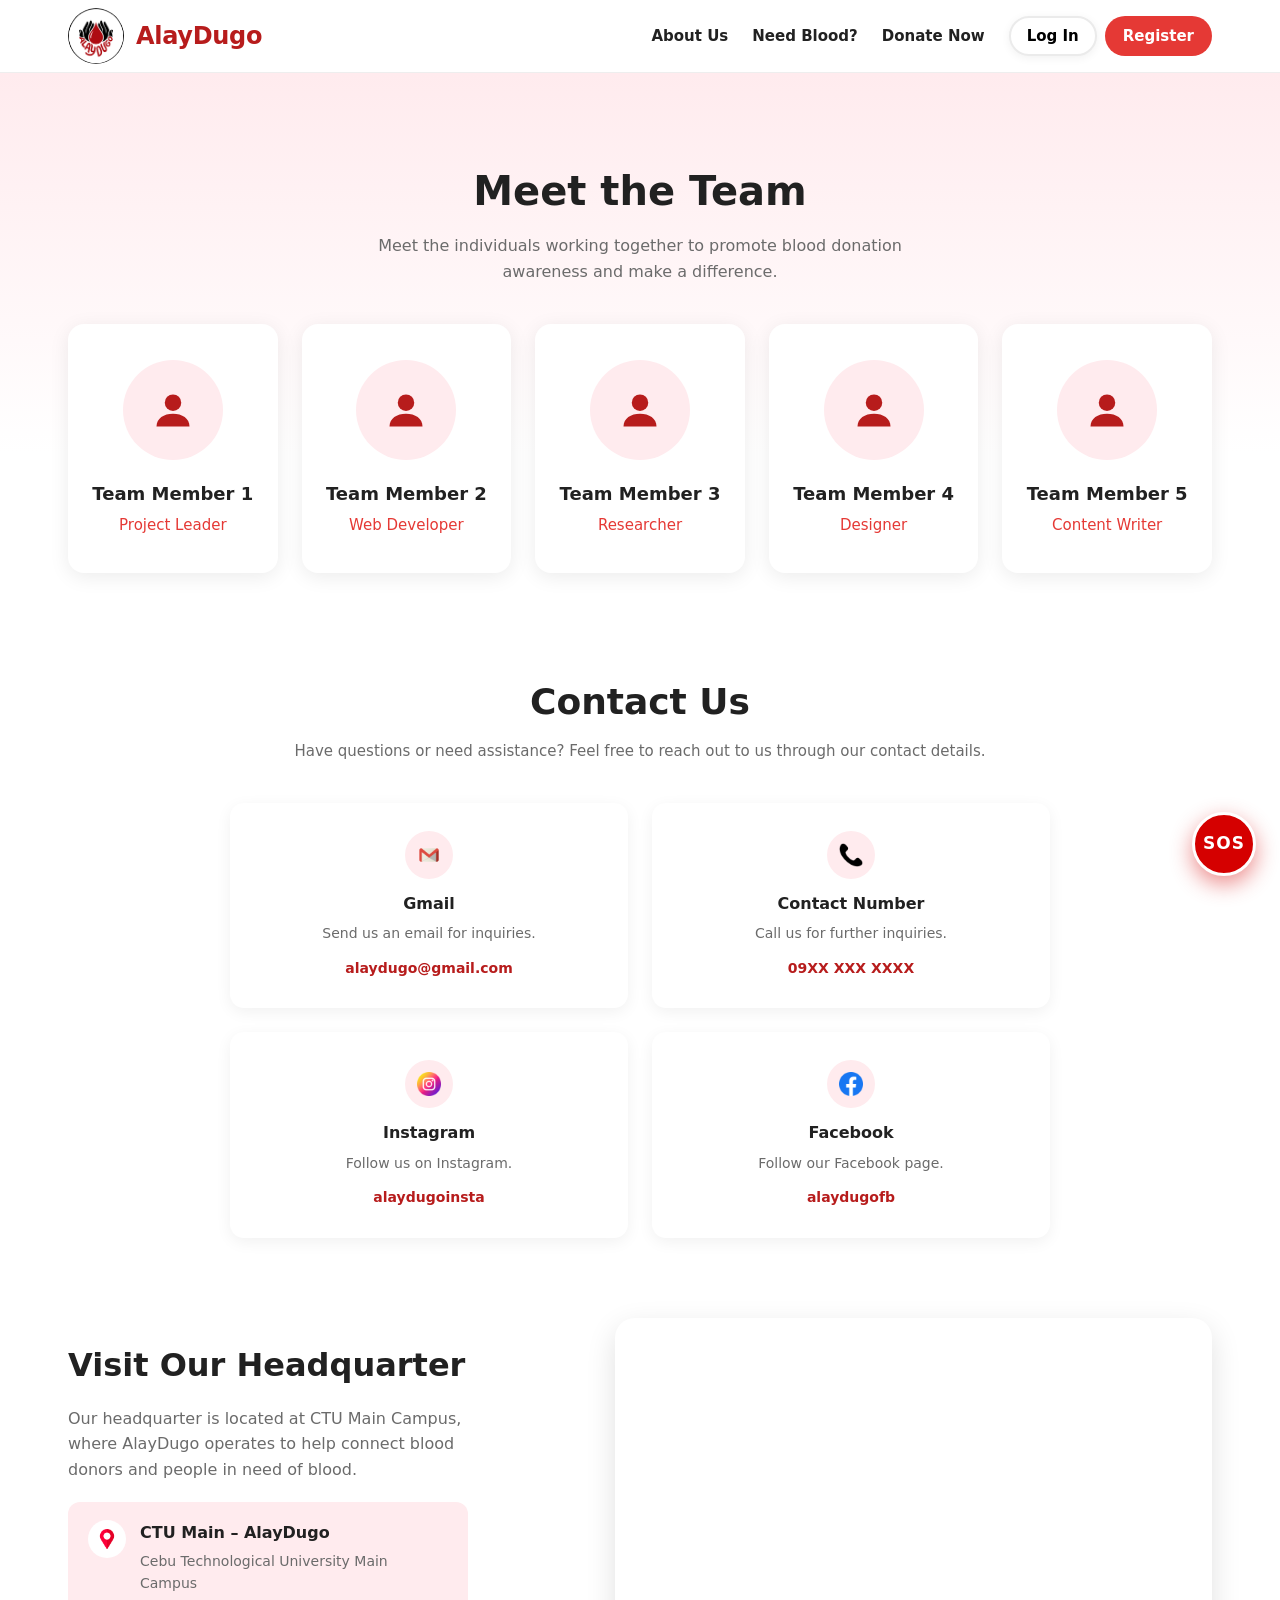
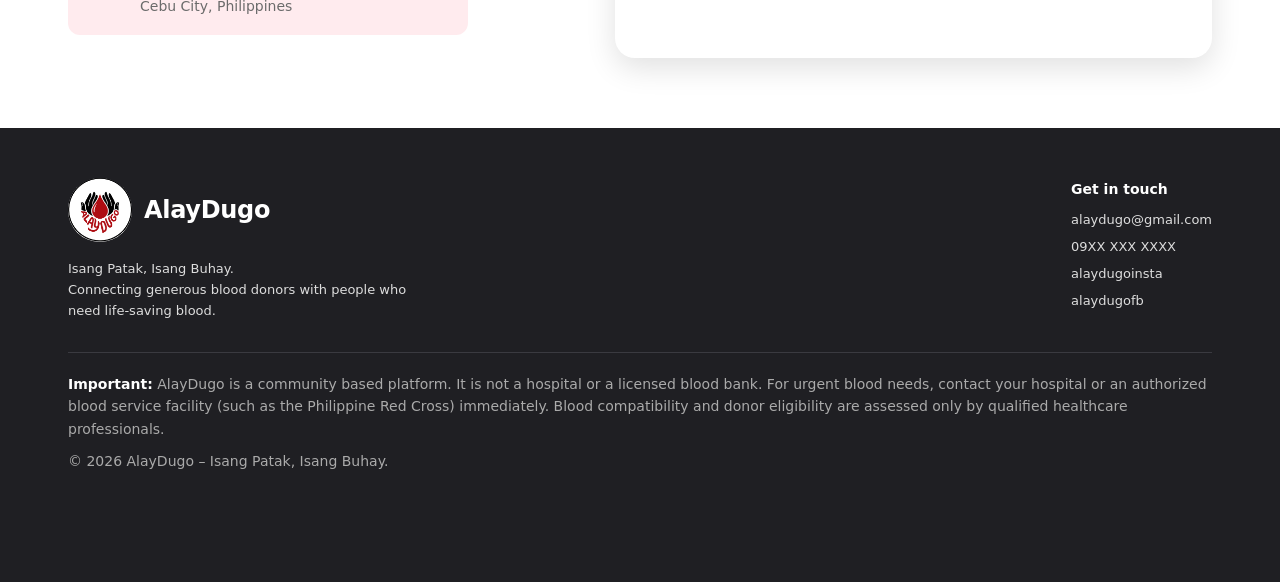
==== commit f64b3890: "big update boseng" ====
--- a/about.html
+++ b/about.html
@@ -4,7 +4,7 @@
   <meta charset="UTF-8">
   <meta name="viewport" content="width=device-width, initial-scale=1.0">
   <title>About Us – AlayDugo</title>
-  <link rel="icon" type="image/png" href="icons/favicon.png">
+  <link rel="icon" type="image/png" href="icons/alay_dugologo.png">
   <link rel="stylesheet" href="style.css">
 </head>
 <body>
@@ -140,7 +140,7 @@
       </div>
 
       <div class="footer-bottom">
-        <p><strong>Important:</strong> AlayDugo is a community matching platform. It is not a hospital or a licensed blood bank. For urgent blood needs, contact your hospital or an authorized blood service facility (such as the Philippine Red Cross) immediately. Blood compatibility and donor eligibility are assessed only by qualified healthcare professionals.</p>
+        <p><strong>Important:</strong> AlayDugo is a community based platform. It is not a hospital or a licensed blood bank. For urgent blood needs, contact your hospital or an authorized blood service facility (such as the Philippine Red Cross) immediately. Blood compatibility and donor eligibility are assessed only by qualified healthcare professionals.</p>
         <p>© 2026 AlayDugo – Isang Patak, Isang Buhay.</p>
       </div>
     </div>
--- a/style.css
+++ b/style.css
@@ -25,9 +25,13 @@
 .btn-red { background: var(--secondary); color: #fff; }
 .btn-red:hover { background: var(--primary); }
 .btn-white { background: #fff; color: var(--primary); }
-.btn-grey { background: #ececec; color: var(--text); border-radius: 10px; padding: 12px 20px; }
-.btn-grey:hover { background: var(--pink); color: var(--primary); }
-.pill { display: inline-block; background: var(--pink); color: var(--primary); font-weight: 700; font-size: 12px; letter-spacing: 1.5px; text-transform: uppercase; padding: 6px 16px; border-radius: 999px; }
+/* "Get to know the team" button */
+.btn-team { display: inline-flex; align-items: center; gap: 16px; background: #fff; color: var(--primary); border: 2px solid var(--primary); padding: 6px 6px 6px 24px; }
+.btn-team span { display: grid; place-items: center; width: 38px; height: 38px; border-radius: 50%; background: var(--primary); color: #fff; font-size: 18px; transition: transform .2s, background .2s, color .2s; }
+.btn-team:hover { background: var(--primary); color: #fff; }
+.btn-team:hover span { background: #fff; color: var(--primary); transform: translateX(3px); }
+/* Home page tagline: plain text */
+.tagline { display: block; margin-bottom: 12px; }
 .btn-inquiry { display: block; width: 100%; margin-top: auto; background: #fff; color: var(--primary); border: 1px solid var(--primary); border-radius: 12px; padding: 12px; font-weight: 700; }
 .btn-inquiry:hover { background: var(--pink); box-shadow: none; }
 .btn[hidden] { display: none; }
@@ -92,8 +96,20 @@
 .switch { position: relative; width: 52px; height: 30px; background: #cfd8dc; border-radius: 999px; flex-shrink: 0; transition: background .2s; }
 .switch::after { content: ""; position: absolute; top: 3px; left: 3px; width: 24px; height: 24px; border-radius: 50%; background: #fff; box-shadow: 0 1px 3px rgba(0,0,0,.3); transition: transform .2s; }
 .modal-box .consent { display: flex; font-weight: 400; margin: 6px 0 20px; }
-.toast { position: fixed; right: 24px; bottom: 24px; background: #263238; color: #fff; padding: 18px 28px; border-radius: 16px; font-size: 17px; z-index: 200; opacity: 0; transform: translateY(10px); transition: opacity .3s, transform .3s; }
+.toast { position: fixed; right: 24px; bottom: 104px; background: #263238; color: #fff; padding: 18px 28px; border-radius: 16px; font-size: 17px; z-index: 200; opacity: 0; transform: translateY(10px); transition: opacity .3s, transform .3s; }
 .toast.show { opacity: 1; transform: none; }
+
+/* Emergency SOS button and hotline list */
+.sos-btn { position: fixed; right: 24px; bottom: 24px; width: 64px; height: 64px; border-radius: 50%; border: 3px solid #fff; background: #d50000; color: #fff; font: inherit; font-weight: 900; font-size: 17px; letter-spacing: 1px; cursor: pointer; z-index: 90; box-shadow: 0 8px 22px rgba(213,0,0,.45); animation: sos-pulse 1.8s infinite; }
+.sos-btn:hover { background: var(--primary); }
+@keyframes sos-pulse { 0% { box-shadow: 0 0 0 0 rgba(213,0,0,.55); } 100% { box-shadow: 0 0 0 18px rgba(213,0,0,0); } }
+@media (prefers-reduced-motion: reduce) { .sos-btn { animation: none; } }
+.sos-list { display: flex; flex-direction: column; gap: 10px; margin-top: 16px; }
+.sos-list a { display: flex; justify-content: space-between; align-items: center; gap: 12px; background: var(--pink); border-radius: 12px; padding: 14px 16px; font-size: 14px; font-weight: 600; }
+.sos-list a:hover { background: #ffd9de; }
+.sos-list strong { color: var(--primary); font-size: 18px; white-space: nowrap; }
+/* leave room so the SOS button never covers the end of the footer */
+footer { padding-bottom: 100px !important; }
 
 /* Form fields */
 .req { color: var(--secondary); }
@@ -138,12 +154,11 @@
 .hero { padding: 100px 0; background: #FCFCFD; }
 .hero .container { display: grid; grid-template-columns: 0.9fr 1.1fr; align-items: center; gap: 24px; }
 .hero-img img { width: 100%; height: auto; display: block; border-radius: 20px; }
-.hero .pill { margin-bottom: 20px; }
 .hero h1 { font-size: 54px; line-height: 1.1; font-weight: 800; }
 .hero h1 span { color: var(--secondary); display: block; }
 .hero p { color: var(--muted); margin-top: 18px; max-width: 480px; font-size: 18px; }
 .why { padding: 70px 0; text-align: center; }
-.why h2 { font-size: 36px; font-weight: 900; margin: 16px 0 10px; }
+.why h2 { font-size: 36px; font-weight: 900; margin: 0 0 10px; }
 .why .sub { font-size: 14px; font-weight: 500; }
 .cards { display: grid; grid-template-columns: repeat(3, 1fr); gap: 24px; margin-top: 40px; }
 .card { border: 1px solid #ddd; border-radius: 16px; padding: 30px 24px; background: #fff; transition: transform .2s, box-shadow .2s, border-color .2s; }
@@ -156,7 +171,7 @@
 .know { padding: 60px 0; background: #FCFCFD; }
 .know .container { display: grid; grid-template-columns: 1fr 1fr; gap: 48px; align-items: center; }
 .know-logo { width: 340px; height: 340px; justify-self: center; box-shadow: 0 10px 30px rgba(0,0,0,.08); }
-.know h2 { font-size: 36px; font-weight: 900; margin: 16px 0 24px; }
+.know h2 { font-size: 36px; font-weight: 900; margin: 0 0 24px; }
 .know h3 { font-size: 18px; margin-bottom: 6px; }
 .know p { color: var(--muted); max-width: 440px; margin-bottom: 22px; }
 .know .btn { margin-top: 8px; }
@@ -237,7 +252,6 @@
 .forgot-link { text-align: right; font-size: 14px; margin: -4px 0 18px; }
 .forgot-link a { color: var(--primary); }
 .view[hidden] { display: none; }
-.addr-hint { margin: -6px 0 16px; }
 @media (max-width: 800px) {
   .auth-card { padding: 28px 20px; }
 }
@@ -249,11 +263,6 @@
 .filters input, .filters select { width: 100%; height: 50px; padding: 0 18px; border: 1px solid #ddd; border-radius: 12px; font: inherit; font-size: 15px; color: var(--text); background: #fff; }
 .filters input:focus, .filters select:focus { outline: none; border-color: var(--secondary); }
 .filters .btn-reset { background: #fff; color: #000; border: 2px solid #ebebeb; height: 50px; padding: 0 28px; font-weight: 600; box-shadow: 0 2px 10px rgba(0,0,0,.06); }
-.intro-row { display: flex; justify-content: space-between; align-items: flex-start; gap: 20px; flex-wrap: wrap; }
-.intro-row > div { flex: 1 1 0; min-width: 280px; }
-.intro-row .btn { flex-shrink: 0; white-space: nowrap; }
-.btn-new { background: var(--primary); color: #fff; padding: 14px 26px; font-size: 16px; box-shadow: 0 10px 20px rgba(183, 28, 28, .25); }
-.btn-new:hover { background: var(--primary); }
 .filters-camp { grid-template-columns: 2fr 1.4fr 1fr auto; }
 .camp-grid { display: grid; grid-template-columns: repeat(3, 1fr); gap: 24px; margin-top: 28px; }
 .camp-card { background: #fff; border-radius: 22px; overflow: hidden; box-shadow: 0 8px 28px rgba(0,0,0,.08); transition: transform .2s, box-shadow .2s; }
@@ -265,17 +274,11 @@
 .camp-date span { display: block; }
 .camp-date .m { font-size: 11px; font-weight: 800; letter-spacing: 1px; color: var(--primary); }
 .camp-date .d { font-size: 18px; font-weight: 800; }
-.camp-delete { position: absolute; top: 12px; right: 12px; width: 32px; height: 32px; background: #fff; border: 0; border-radius: 50%; display: grid; place-items: center; cursor: pointer; z-index: 1; box-shadow: 0 2px 8px rgba(0,0,0,.15); }
-.camp-delete img { width: 16px; height: 16px; object-fit: contain; display: block; }
-.camp-delete:hover { background: var(--pink); }
-.camp-edit { position: absolute; top: 12px; right: 52px; width: 32px; height: 32px; background: #fff; border: 0; border-radius: 50%; display: grid; place-items: center; cursor: pointer; z-index: 1; box-shadow: 0 2px 8px rgba(0,0,0,.15); }
-.camp-edit:hover { background: var(--pink); }
-.camp-edit img { width: 16px; height: 16px; object-fit: contain; display: block; }
 .camp-body { padding: 22px; }
 .camp-body h3 { font-size: 20px; margin-bottom: 12px; }
 .camp-meta { list-style: none; font-size: 14px; color: var(--muted); margin-bottom: 12px; }
 .camp-meta li { display: flex; align-items: center; gap: 10px; margin-bottom: 6px; }
-.camp-meta svg { width: 16px; height: 16px; flex-shrink: 0; fill: none; stroke: currentColor; stroke-width: 2; stroke-linecap: round; stroke-linejoin: round; }
+.camp-meta img { width: 18px; height: 18px; flex-shrink: 0; object-fit: contain; }
 .camp-desc { color: var(--muted); font-size: 15px; margin-bottom: 18px; }
 @media (max-width: 800px) {
   .filters { grid-template-columns: 1fr; }
@@ -342,7 +345,6 @@
 .cg-profile p { font-size: 15px; }
 .cg-line { margin-top: 8px; font-size: 15px; display: flex; flex-wrap: wrap; gap: 8px 28px; }
 .cg-pair { display: inline-block; }
-.cg-to { color: var(--primary); font-weight: 700; }
 .cg-from { color: #167a3e; font-weight: 700; }
 .cg-scroll { overflow-x: auto; }
 .cg-table { width: 100%; min-width: 720px; border-collapse: collapse; }
@@ -366,16 +368,18 @@
 .cg-table td.no { font-size: 14px; color: #aaa; font-weight: 500; }
 .fb-city .fb-city-btn { background: #fff; color: #000; border: 2px solid #ebebeb; box-shadow: 0 2px 10px rgba(0,0,0,.06); border-radius: 999px; padding: 10px 22px; font-weight: 600; font-size: 15px; white-space: nowrap; }
 .fb-city .fb-city-btn:hover { background: #fff; color: #000; transform: translateY(-2px); box-shadow: 0 8px 18px rgba(183,28,28,.2); }
-.fb-card { align-items: center; }
+.fb-card { position: relative; align-items: center; padding-left: 68px; }
 .fb-card-main { flex: 1; min-width: 0; }
-.fb-rank { flex: 0 0 auto; min-width: 18px; text-align: center; color: #9a9a9a; font-size: 15px; font-weight: 700; line-height: 1; }
-.fb-rank.first { color: var(--primary); }
+/* Rank number: scalloped seal in the top left of each result */
+.fb-rank { position: absolute; top: 10px; left: 10px; width: 46px; height: 46px; display: grid; place-items: center; isolation: isolate; background: #6f6f76; color: #fff; font-size: 17px; font-weight: 800; line-height: 1; clip-path: polygon(50.00% 6.00%, 51.60% 4.17%, 53.32% 2.59%, 55.11% 1.41%, 56.92% 0.78%, 58.68% 0.76%, 60.33% 1.38%, 61.82% 2.60%, 63.10% 4.31%, 64.17% 6.39%, 65.05% 8.65%, 67.18% 7.48%, 69.33% 6.58%, 71.42% 6.09%, 73.34% 6.11%, 75.00% 6.70%, 76.34% 7.85%, 77.32% 9.50%, 77.94% 11.55%, 78.23% 13.87%, 78.28% 16.29%, 80.68% 15.92%, 83.01% 15.81%, 85.14% 16.06%, 86.94% 16.74%, 88.30% 17.86%, 89.17% 19.40%, 89.52% 21.28%, 89.40% 23.42%, 88.89% 25.70%, 88.11% 28.00%, 90.49% 28.47%, 92.72% 29.17%, 94.63% 30.13%, 96.09% 31.38%, 96.98% 32.90%, 97.27% 34.64%, 96.96% 36.53%, 96.11% 38.50%, 94.85% 40.47%, 93.33% 42.36%, 95.41% 43.62%, 97.27% 45.03%, 98.74% 46.59%, 99.68% 48.27%, 100.00% 50.00%, 99.68% 51.73%, 98.74% 53.41%, 97.27% 54.97%, 95.41% 56.38%, 93.33% 57.64%, 94.85% 59.53%, 96.11% 61.50%, 96.96% 63.47%, 97.27% 65.36%, 96.98% 67.10%, 96.09% 68.62%, 94.63% 69.87%, 92.72% 70.83%, 90.49% 71.53%, 88.11% 72.00%, 88.89% 74.30%, 89.40% 76.58%, 89.52% 78.72%, 89.17% 80.60%, 88.30% 82.14%, 86.94% 83.26%, 85.14% 83.94%, 83.01% 84.19%, 80.68% 84.08%, 78.28% 83.71%, 78.23% 86.13%, 77.94% 88.45%, 77.32% 90.50%, 76.34% 92.15%, 75.00% 93.30%, 73.34% 93.89%, 71.42% 93.91%, 69.33% 93.42%, 67.18% 92.52%, 65.05% 91.35%, 64.17% 93.61%, 63.10% 95.69%, 61.82% 97.40%, 60.33% 98.62%, 58.68% 99.24%, 56.92% 99.22%, 55.11% 98.59%, 53.32% 97.41%, 51.60% 95.83%, 50.00% 94.00%, 48.40% 95.83%, 46.68% 97.41%, 44.89% 98.59%, 43.08% 99.22%, 41.32% 99.24%, 39.67% 98.62%, 38.18% 97.40%, 36.90% 95.69%, 35.83% 93.61%, 34.95% 91.35%, 32.82% 92.52%, 30.67% 93.42%, 28.58% 93.91%, 26.66% 93.89%, 25.00% 93.30%, 23.66% 92.15%, 22.68% 90.50%, 22.06% 88.45%, 21.77% 86.13%, 21.72% 83.71%, 19.32% 84.08%, 16.99% 84.19%, 14.86% 83.94%, 13.06% 83.26%, 11.70% 82.14%, 10.83% 80.60%, 10.48% 78.72%, 10.60% 76.58%, 11.11% 74.30%, 11.89% 72.00%, 9.51% 71.53%, 7.28% 70.83%, 5.37% 69.87%, 3.91% 68.62%, 3.02% 67.10%, 2.73% 65.36%, 3.04% 63.47%, 3.89% 61.50%, 5.15% 59.53%, 6.67% 57.64%, 4.59% 56.38%, 2.73% 54.97%, 1.26% 53.41%, 0.32% 51.73%, 0.00% 50.00%, 0.32% 48.27%, 1.26% 46.59%, 2.73% 45.03%, 4.59% 43.62%, 6.67% 42.36%, 5.15% 40.47%, 3.89% 38.50%, 3.04% 36.53%, 2.73% 34.64%, 3.02% 32.90%, 3.91% 31.38%, 5.37% 30.13%, 7.28% 29.17%, 9.51% 28.47%, 11.89% 28.00%, 11.11% 25.70%, 10.60% 23.42%, 10.48% 21.28%, 10.83% 19.40%, 11.70% 17.86%, 13.06% 16.74%, 14.86% 16.06%, 16.99% 15.81%, 19.32% 15.92%, 21.72% 16.29%, 21.77% 13.87%, 22.06% 11.55%, 22.68% 9.50%, 23.66% 7.85%, 25.00% 6.70%, 26.66% 6.11%, 28.58% 6.09%, 30.67% 6.58%, 32.82% 7.48%, 34.95% 8.65%, 35.83% 6.39%, 36.90% 4.31%, 38.18% 2.60%, 39.67% 1.38%, 41.32% 0.76%, 43.08% 0.78%, 44.89% 1.41%, 46.68% 2.59%, 48.40% 4.17%); }
+.fb-rank::before { content: ""; position: absolute; inset: 0; z-index: -1; background: repeating-conic-gradient(rgba(255,255,255,.4) 0 3deg, transparent 3deg 15deg); }
+.fb-rank::after { content: ""; position: absolute; inset: 9px; z-index: -1; border-radius: 50%; background: inherit; border: 1px solid rgba(255,255,255,.7); }
+.fb-rank.first { background: var(--primary); }
 @media (max-width: 800px) {
   .fb-search { grid-template-columns: 1fr; }
   .fb-grid { grid-template-columns: 1fr; gap: 28px; }
   .fb-map, .fb-results { height: 420px; }
-  .fb-card { flex-direction: column; align-items: stretch; }
-  .fb-rank { text-align: left; }
+  .fb-card { flex-direction: column; align-items: stretch; padding: 64px 20px 18px; }
   .fb-card-side { flex-direction: row; align-items: center; justify-content: space-between; }
   .cg { padding: 22px 16px; }
   .cg-profile { flex-direction: column; align-items: flex-start; }
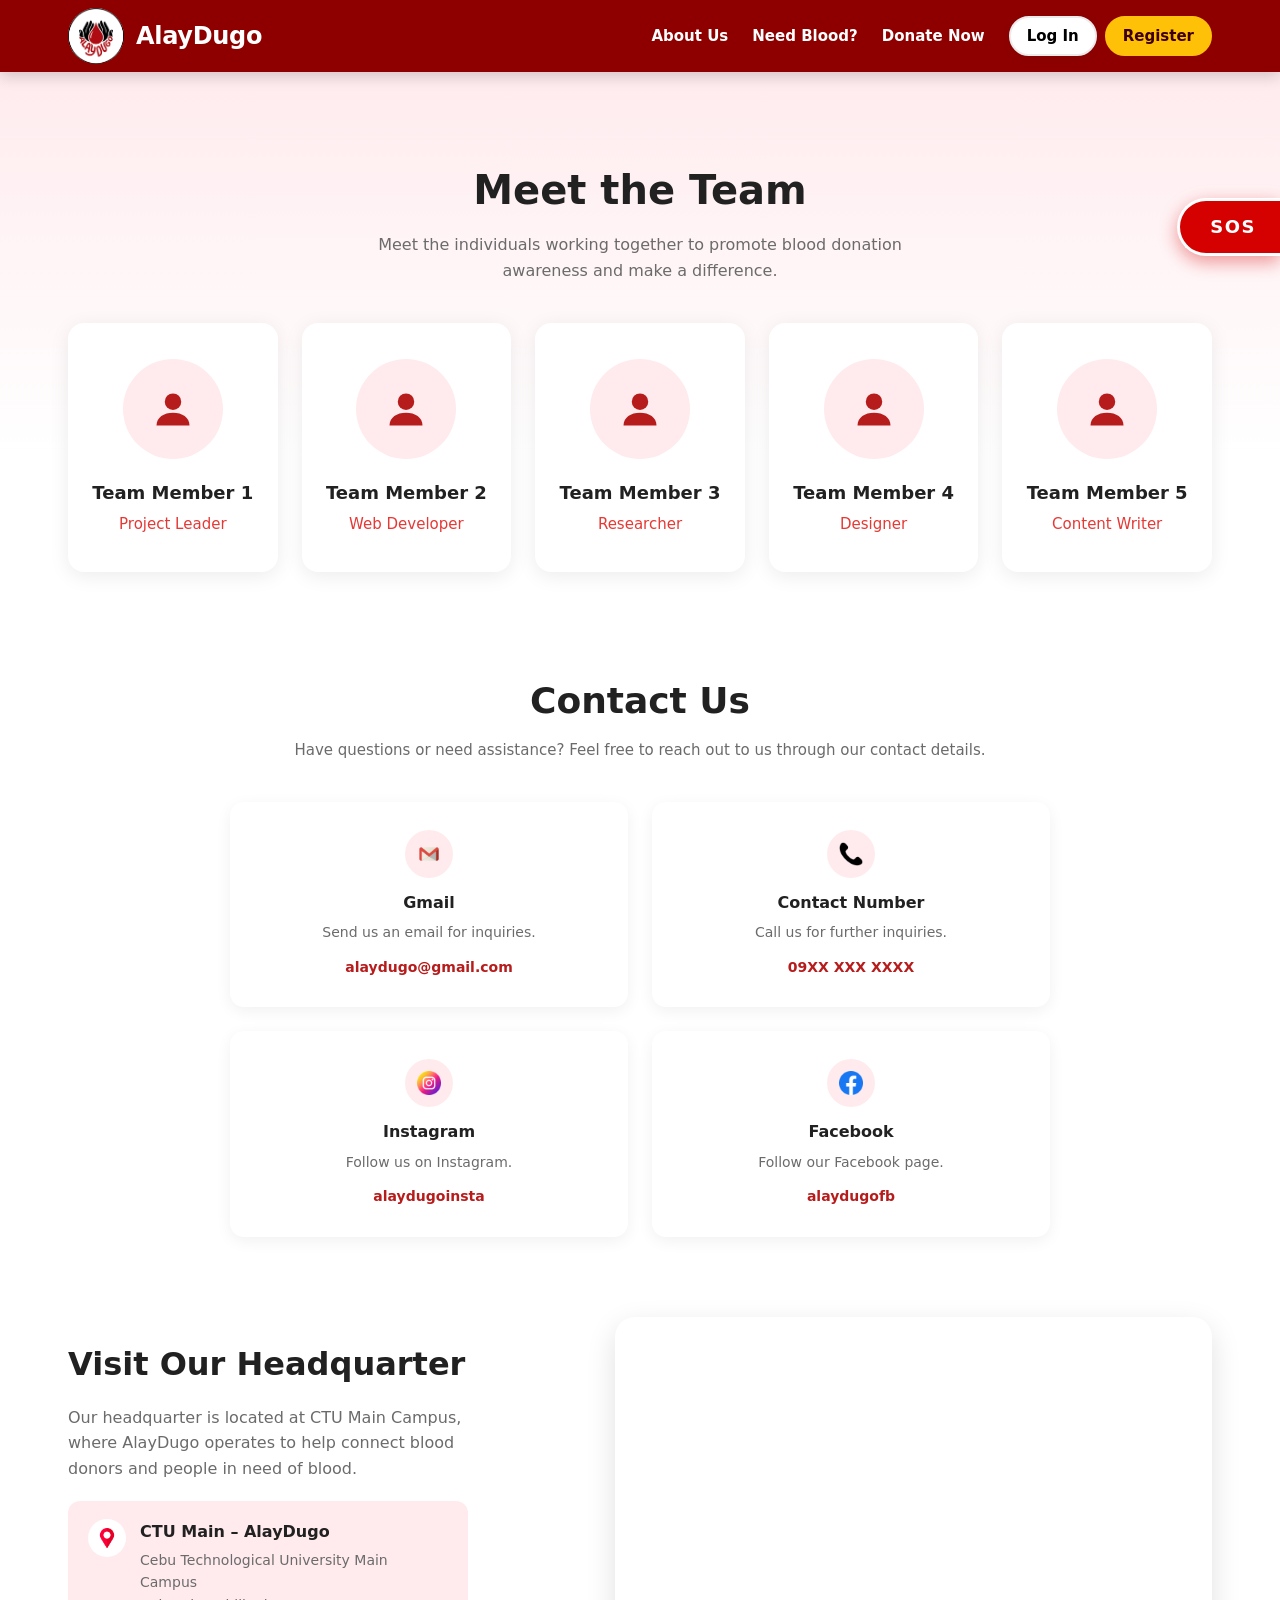
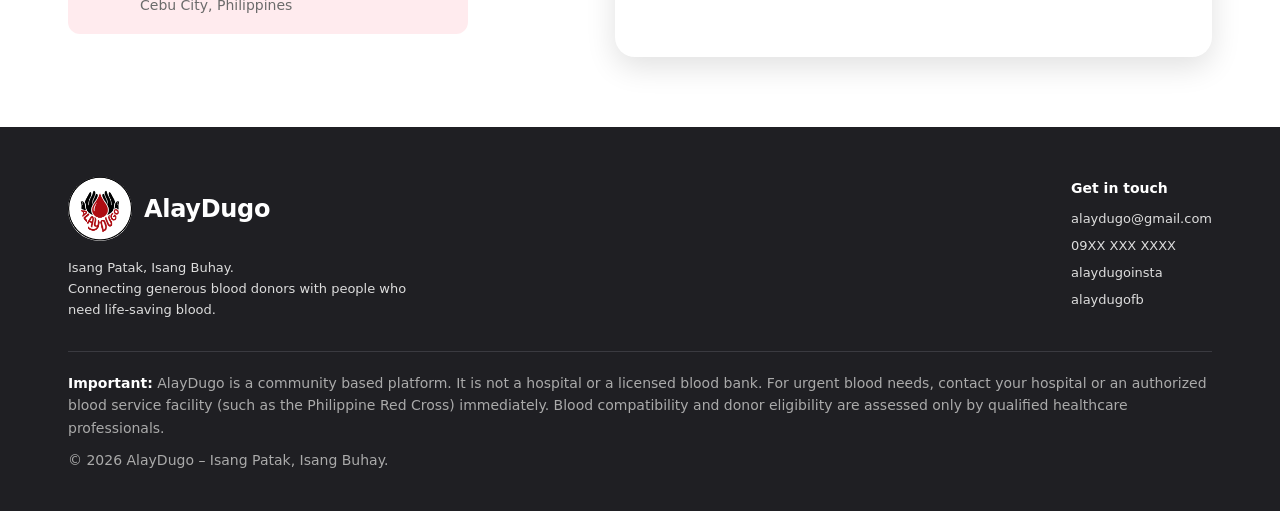
==== commit eef02b0e: "very very big changes" ====
--- a/about.html
+++ b/about.html
@@ -4,7 +4,7 @@
   <meta charset="UTF-8">
   <meta name="viewport" content="width=device-width, initial-scale=1.0">
   <title>About Us – AlayDugo</title>
-  <link rel="icon" type="image/png" href="icons/alay_dugologo.png">
+  <link rel="icon" type="image/png" href="icons/favicon-circle.png">
   <link rel="stylesheet" href="style.css">
 </head>
 <body>
--- a/style.css
+++ b/style.css
@@ -26,12 +26,13 @@
 .btn-red:hover { background: var(--primary); }
 .btn-white { background: #fff; color: var(--primary); }
 /* "Get to know the team" button */
-.btn-team { display: inline-flex; align-items: center; gap: 16px; background: #fff; color: var(--primary); border: 2px solid var(--primary); padding: 6px 6px 6px 24px; }
-.btn-team span { display: grid; place-items: center; width: 38px; height: 38px; border-radius: 50%; background: var(--primary); color: #fff; font-size: 18px; transition: transform .2s, background .2s, color .2s; }
+.btn-team { display: inline-flex; align-items: center; gap: 10px; background: #fff; color: var(--primary); border: 2px solid var(--primary); border-radius: 999px; padding: 4px 4px 4px 16px; font-size: 15px; font-weight: 700; line-height: 1.2; }
+.btn-team span { display: grid; place-items: center; width: 28px; height: 28px; border-radius: 50%; background: var(--primary); color: #fff; font-size: 15px; transition: transform .2s, background .2s, color .2s; }
 .btn-team:hover { background: var(--primary); color: #fff; }
 .btn-team:hover span { background: #fff; color: var(--primary); transform: translateX(3px); }
-/* Home page tagline: plain text */
-.tagline { display: block; margin-bottom: 12px; }
+/* Home page tagline */
+.tagline { display: inline-block; margin-bottom: 20px; padding-bottom: 10px; font-family: Georgia, "Times New Roman", serif; font-style: italic; font-weight: 700; font-size: 28px; line-height: 1.3; background: linear-gradient(90deg, var(--primary), var(--secondary) 55%, transparent) left bottom / 100% 3px no-repeat; }
+.tagline em { color: var(--primary); }
 .btn-inquiry { display: block; width: 100%; margin-top: auto; background: #fff; color: var(--primary); border: 1px solid var(--primary); border-radius: 12px; padding: 12px; font-weight: 700; }
 .btn-inquiry:hover { background: var(--pink); box-shadow: none; }
 .btn[hidden] { display: none; }
@@ -42,26 +43,28 @@
 /* Navbar */
 .nav .btn.btn-login { background: #fff; color: #000; font-weight: 600; font-size: 15px; padding: 6px 16px; border: 2px solid #ebebeb; box-shadow: 0 2px 10px rgba(0,0,0,.06); }
 .nav .btn.btn-login:hover { background: #fff; color: #000; border-color: #ebebeb; transform: translateY(-2px); box-shadow: 0 8px 18px rgba(183, 28, 28, .2); }
-header { position: sticky; top: 0; background: rgba(255,255,255,.95); backdrop-filter: blur(6px); border-bottom: 1px solid #eee; z-index: 10; }
+header { position: sticky; top: 0; background: #8E0000; box-shadow: 0 4px 14px rgba(0,0,0,.18); z-index: 10; }
 .nav { display: flex; align-items: center; justify-content: space-between; height: var(--nav-h); }
-.brand { display: inline-flex; align-items: center; gap: 12px; color: var(--primary); font-size: 24px; font-weight: 800; letter-spacing: -0.3px; }
+.brand { display: inline-flex; align-items: center; gap: 12px; color: #fff; font-size: 24px; font-weight: 800; letter-spacing: -0.3px; }
 .brand-logo { position: relative; display: block; flex-shrink: 0; border-radius: 50%; overflow: hidden; }
 .brand-logo { width: 56px; height: 56px; }
 .brand-logo img { position: absolute; display: block; max-width: none; width: 209.84%; height: auto; left: -54.92%; top: -21.52%; }
 footer .brand-logo { width: 64px; height: 64px; }
 .nav ul { display: flex; align-items: center; gap: 24px; list-style: none; }
-.nav ul a { font-size: 15px; font-weight: 600; transition: color .2s; }
+.nav ul a { color: #fff; font-size: 15px; font-weight: 600; transition: color .2s; }
 .nav ul li:nth-last-child(2) { margin-right: -16px; }
-.nav ul a:hover { color: var(--secondary); }
+.nav ul a:hover { color: #FFCDD2; }
 .nav .btn { padding: 8px 18px; color: #fff; }
 .nav .btn:hover { color: #fff; }
-#menu-toggle { display: none; background: none; border: 0; font-size: 26px; cursor: pointer; color: var(--text); }
+.nav .btn.btn-red { background: #FFC107; color: #3E0000; border: 2px solid #FFC107; padding: 6px 16px; }
+.nav .btn.btn-red:hover { background: #FFD54F; color: #3E0000; border-color: #FFD54F; }
+#menu-toggle { display: none; background: none; border: 0; font-size: 26px; cursor: pointer; color: #fff; }
 footer .brand { color: #fff; }
 @media (max-width: 800px) {
   .brand { font-size: 20px; gap: 10px; }
   .brand-logo { width: 44px; height: 44px; }
   #menu-toggle { display: block; }
-  .nav ul { display: none; position: absolute; top: var(--nav-h); left: 0; right: 0; background: #fff; flex-direction: column; align-items: flex-start; padding: 16px 20px 20px; border-bottom: 1px solid #eee; }
+  .nav ul { display: none; position: absolute; top: var(--nav-h); left: 0; right: 0; background: #8E0000; flex-direction: column; align-items: flex-start; padding: 16px 20px 20px; box-shadow: 0 10px 18px rgba(0,0,0,.2); }
   .nav ul.open { display: flex; }
 }
 
@@ -96,20 +99,18 @@
 .switch { position: relative; width: 52px; height: 30px; background: #cfd8dc; border-radius: 999px; flex-shrink: 0; transition: background .2s; }
 .switch::after { content: ""; position: absolute; top: 3px; left: 3px; width: 24px; height: 24px; border-radius: 50%; background: #fff; box-shadow: 0 1px 3px rgba(0,0,0,.3); transition: transform .2s; }
 .modal-box .consent { display: flex; font-weight: 400; margin: 6px 0 20px; }
-.toast { position: fixed; right: 24px; bottom: 104px; background: #263238; color: #fff; padding: 18px 28px; border-radius: 16px; font-size: 17px; z-index: 200; opacity: 0; transform: translateY(10px); transition: opacity .3s, transform .3s; }
+.toast { position: fixed; right: 24px; bottom: 24px; background: #263238; color: #fff; padding: 18px 28px; border-radius: 16px; font-size: 17px; z-index: 200; opacity: 0; transform: translateY(10px); transition: opacity .3s, transform .3s; }
 .toast.show { opacity: 1; transform: none; }
 
 /* Emergency SOS button and hotline list */
-.sos-btn { position: fixed; right: 24px; bottom: 24px; width: 64px; height: 64px; border-radius: 50%; border: 3px solid #fff; background: #d50000; color: #fff; font: inherit; font-weight: 900; font-size: 17px; letter-spacing: 1px; cursor: pointer; z-index: 90; box-shadow: 0 8px 22px rgba(213,0,0,.45); animation: sos-pulse 1.8s infinite; }
+.sos-btn { position: fixed; right: 0; top: 22vh; height: 58px; padding: 0 24px 0 30px; border: 3px solid #fff; border-right: 0; border-radius: 999px 0 0 999px; background: #d50000; color: #fff; font: inherit; font-weight: 900; font-size: 18px; letter-spacing: 1.5px; cursor: pointer; z-index: 90; box-shadow: 0 6px 18px rgba(213,0,0,.4); animation: sos-pulse 1.8s infinite; }
 .sos-btn:hover { background: var(--primary); }
-@keyframes sos-pulse { 0% { box-shadow: 0 0 0 0 rgba(213,0,0,.55); } 100% { box-shadow: 0 0 0 18px rgba(213,0,0,0); } }
+@keyframes sos-pulse { 0% { box-shadow: 0 0 0 0 rgba(213,0,0,.55); } 100% { box-shadow: 0 0 0 14px rgba(213,0,0,0); } }
 @media (prefers-reduced-motion: reduce) { .sos-btn { animation: none; } }
 .sos-list { display: flex; flex-direction: column; gap: 10px; margin-top: 16px; }
 .sos-list a { display: flex; justify-content: space-between; align-items: center; gap: 12px; background: var(--pink); border-radius: 12px; padding: 14px 16px; font-size: 14px; font-weight: 600; }
 .sos-list a:hover { background: #ffd9de; }
 .sos-list strong { color: var(--primary); font-size: 18px; white-space: nowrap; }
-/* leave room so the SOS button never covers the end of the footer */
-footer { padding-bottom: 100px !important; }
 
 /* Form fields */
 .req { color: var(--secondary); }
@@ -153,7 +154,19 @@
 .know-logo img { position: absolute; display: block; max-width: none; width: 209.84%; height: auto; left: -54.92%; top: -21.52%; }
 .hero { padding: 100px 0; background: #FCFCFD; }
 .hero .container { display: grid; grid-template-columns: 0.9fr 1.1fr; align-items: center; gap: 24px; }
-.hero-img img { width: 100%; height: auto; display: block; border-radius: 20px; }
+/* Hero picture: scrapbook page with a taped photo, sticky note and stamp */
+.scrapbook { position: relative; isolation: isolate; padding: 44px 36px 70px; font-family: "Caveat", "Segoe Print", "Bradley Hand", cursive; }
+.scrapbook::before { content: ""; position: absolute; inset: 26px 40px 46px 8px; z-index: -2; background: #d9b98c; border-radius: 4px; transform: rotate(-5deg); box-shadow: 0 10px 24px rgba(0,0,0,.14); }
+.scrapbook::after { content: ""; position: absolute; inset: 8px 6px 28px 38px; z-index: -1; background: linear-gradient(90deg, transparent 34px, #f2a7a7 34px 36px, transparent 36px), repeating-linear-gradient(#fffdf6 0 27px, #b9d3ea 27px 28px); border-radius: 4px; transform: rotate(3deg); box-shadow: 0 10px 24px rgba(0,0,0,.12); }
+.polaroid { position: relative; background: #fff; padding: 14px 14px 8px; transform: rotate(-2deg); box-shadow: 0 16px 34px rgba(0,0,0,.2); }
+.polaroid::before, .polaroid::after { content: ""; position: absolute; top: -14px; width: 110px; height: 32px; z-index: 1; background: repeating-linear-gradient(45deg, rgba(229,57,53,.6) 0 8px, rgba(255,205,210,.75) 8px 16px); }
+.polaroid::before { left: -34px; transform: rotate(-36deg); }
+.polaroid::after { right: -34px; transform: rotate(36deg); }
+.polaroid img { width: 100%; height: auto; display: block; }
+.polaroid figcaption { text-align: center; font-size: 30px; line-height: 1.2; padding-top: 8px; }
+.scrapbook .sticky-note { position: absolute; left: -4px; bottom: 6px; width: 160px; margin: 0; padding: 22px 14px 16px; background: #fff176; color: #212121; font-size: 24px; line-height: 1.1; text-align: center; transform: rotate(-8deg); box-shadow: 0 10px 18px rgba(0,0,0,.18); }
+.scrapbook .sticky-note::before { content: ""; position: absolute; top: 5px; left: 50%; width: 14px; height: 14px; margin-left: -7px; border-radius: 50%; background: radial-gradient(circle at 35% 35%, #ff8a80, #b71c1c 70%); box-shadow: 0 3px 4px rgba(0,0,0,.35); }
+.stamp { position: absolute; right: 0; bottom: 18px; width: 104px; height: 104px; display: grid; place-items: center; text-align: center; padding: 10px; border-radius: 50%; border: 3px double var(--primary); outline: 2px dashed var(--primary); outline-offset: 4px; background: rgba(255,255,255,.92); color: var(--primary); font-size: 27px; line-height: 1; transform: rotate(14deg); }
 .hero h1 { font-size: 54px; line-height: 1.1; font-weight: 800; }
 .hero h1 span { color: var(--secondary); display: block; }
 .hero p { color: var(--muted); margin-top: 18px; max-width: 480px; font-size: 18px; }
@@ -186,6 +199,11 @@
   .know-logo { width: 240px; height: 240px; }
   .hero .container { grid-template-columns: 1fr; }
   .hero { padding: 40px 0; }
+  .sos-btn { height: 44px; padding: 0 14px 0 20px; font-size: 14px; }
+  .scrapbook { padding: 34px 18px 100px; }
+  .polaroid figcaption { font-size: 24px; }
+  .scrapbook .sticky-note { width: 136px; bottom: 2px; padding: 20px 8px 10px; font-size: 18px; }
+  .stamp { width: 84px; height: 84px; font-size: 21px; }
   .hero h1 { font-size: 40px; }
   .cards { grid-template-columns: 1fr; }
   .cta h2 { font-size: 28px; }
@@ -364,6 +382,7 @@
 .fb-suggest li:hover, .fb-suggest li.on { background: var(--pink); color: var(--primary); }
 .fb-card.top { border: 2px solid var(--secondary); box-shadow: 0 10px 30px rgba(183,28,28,.14); }
 .fb-flag { display: inline-block; background: var(--primary); color: #fff; font-size: 12px; font-weight: 700; letter-spacing: .5px; padding: 3px 12px; border-radius: 999px; margin-bottom: 10px; }
+.cg-table td img { display: block; width: 22px; height: 22px; object-fit: contain; margin: 0 auto; }
 .cg-table td.yes { font-size: 14px; }
 .cg-table td.no { font-size: 14px; color: #aaa; font-weight: 500; }
 .fb-city .fb-city-btn { background: #fff; color: #000; border: 2px solid #ebebeb; box-shadow: 0 2px 10px rgba(0,0,0,.06); border-radius: 999px; padding: 10px 22px; font-weight: 600; font-size: 15px; white-space: nowrap; }
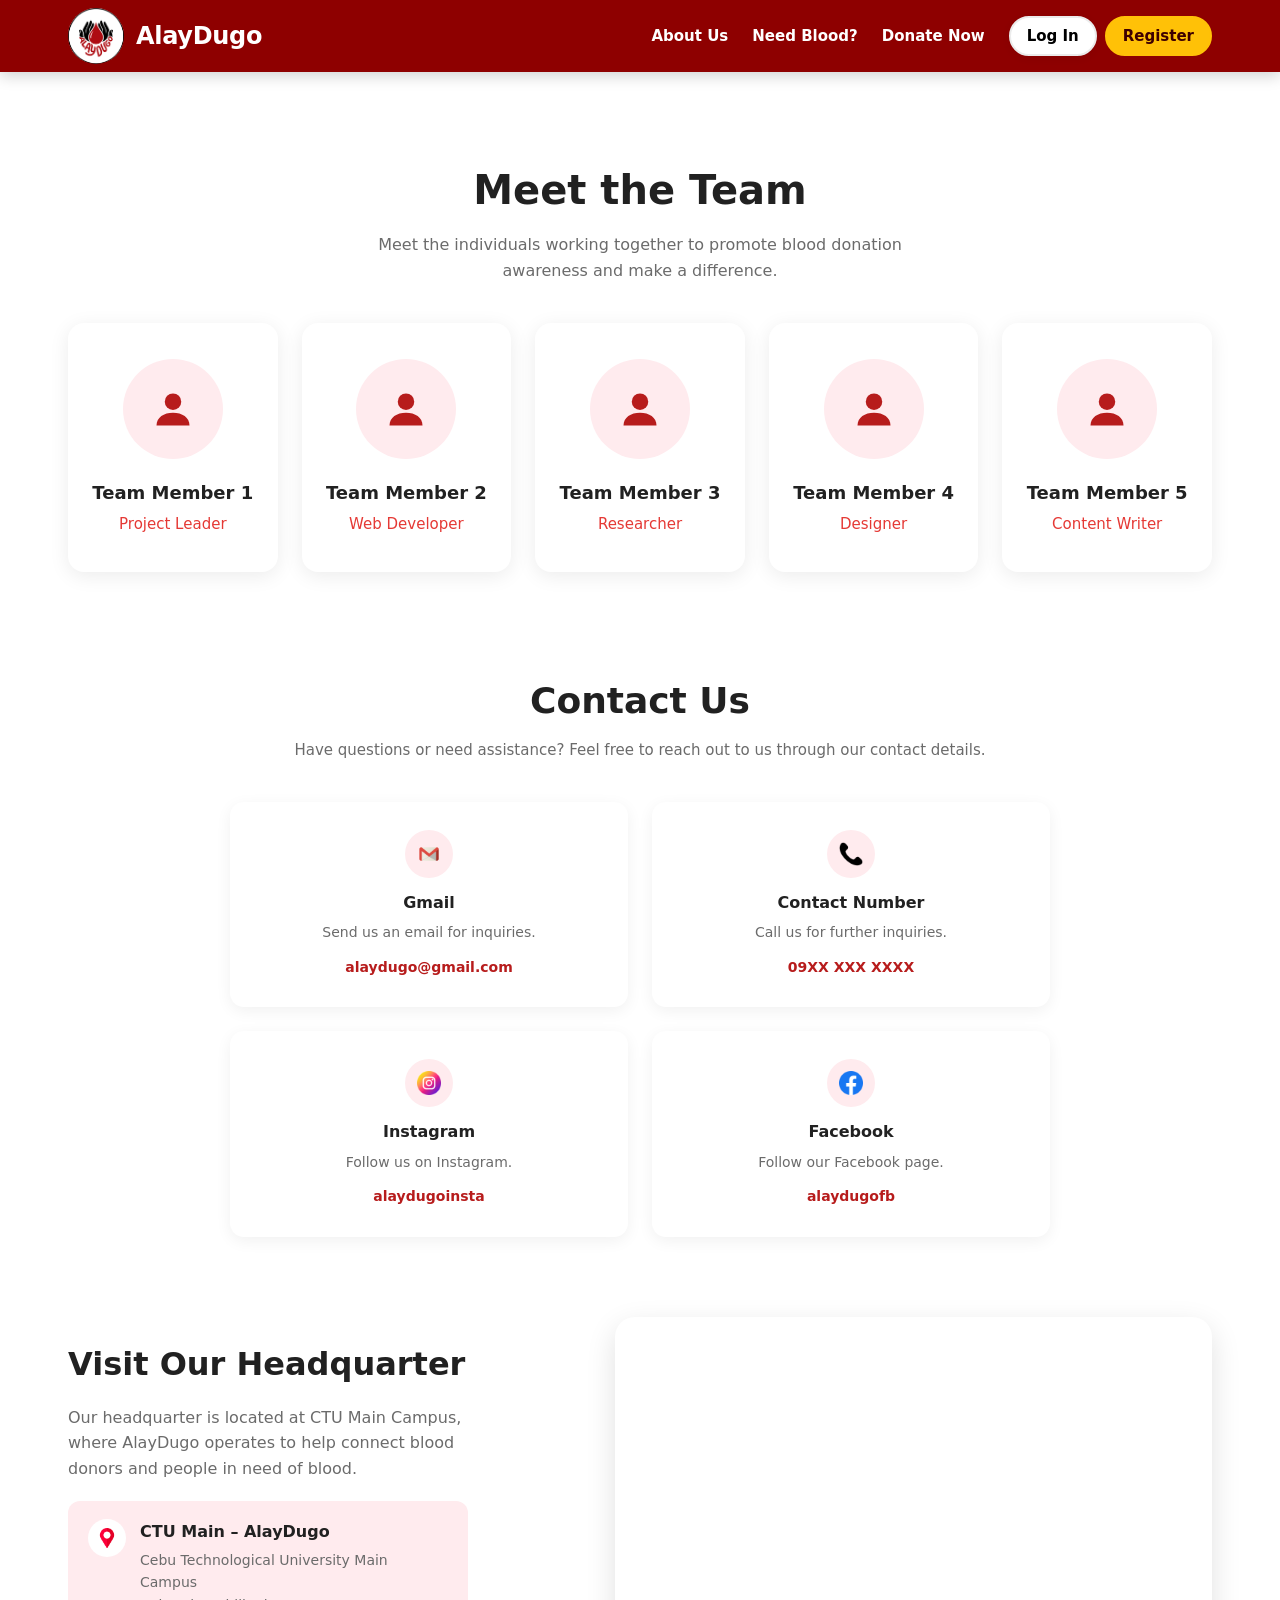
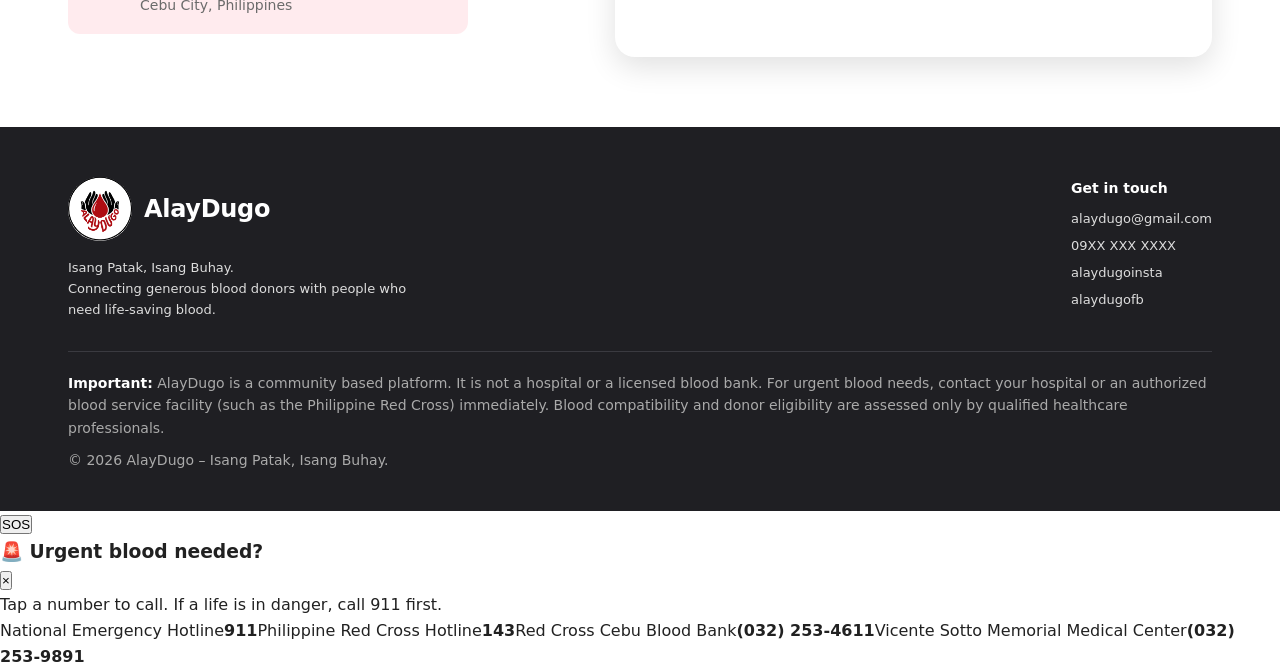
==== commit 76d3e032: "cleaning css files" ====
--- a/about.html
+++ b/about.html
@@ -5,7 +5,12 @@
   <meta name="viewport" content="width=device-width, initial-scale=1.0">
   <title>About Us – AlayDugo</title>
   <link rel="icon" type="image/png" href="icons/favicon-circle.png">
-  <link rel="stylesheet" href="style.css">
+  <link rel="stylesheet" href="base.css">
+  <link rel="stylesheet" href="buttons.css">
+  <link rel="stylesheet" href="navbar.css">
+  <link rel="stylesheet" href="footer.css">
+  <link rel="stylesheet" href="shared.css">
+  <link rel="stylesheet" href="about.css">
 </head>
 <body>
 
--- a/base.css
+++ b/base.css
@@ -0,0 +1,49 @@
+/* Base */
+:root {
+  --primary: #B71C1C;
+  --secondary: #E53935;
+  --bg: #FFFFFF;
+  --light: #F8F9FA;
+  --text: #212121;
+  --pink: #FFEBEE;
+  --muted: #6b6b6b;
+  --nav-h: 72px;
+}
+
+* {
+  box-sizing: border-box;
+  margin: 0;
+  padding: 0;
+}
+
+html {
+  scroll-behavior: smooth;
+}
+
+body {
+  font-family: "Segoe UI", system-ui, Arial, sans-serif;
+  color: var(--text);
+  background: var(--bg);
+  line-height: 1.6;
+}
+
+a {
+  color: inherit;
+  text-decoration: none;
+}
+
+.container {
+  max-width: 1240px;
+  margin: 0 auto;
+  padding: 0 48px;
+}
+
+@media (max-width: 800px) {
+  :root {
+    --nav-h: 64px;
+  }
+
+  .container {
+    padding: 0 20px;
+  }
+}
--- a/buttons.css
+++ b/buttons.css
@@ -0,0 +1,127 @@
+/* Buttons */
+.btn {
+  display: inline-block;
+  padding: 12px 24px;
+  border-radius: 999px;
+  font-weight: 600;
+  font-size: 15px;
+  border: 0;
+  cursor: pointer;
+  transition: transform .2s, box-shadow .2s, background .2s;
+}
+
+.btn:hover {
+  transform: translateY(-2px);
+  box-shadow: 0 8px 18px rgba(183, 28, 28, .2);
+}
+
+.btn-red {
+  background: var(--secondary);
+  color: #fff;
+}
+
+.btn-red:hover {
+  background: var(--primary);
+}
+
+.btn-white {
+  background: #fff;
+  color: var(--primary);
+}
+
+/* Get to know the team button */
+.btn-team {
+  display: inline-flex;
+  align-items: center;
+  gap: 10px;
+  background: #fff;
+  color: var(--primary);
+  border: 2px solid var(--primary);
+  border-radius: 999px;
+  padding: 4px 4px 4px 16px;
+  font-size: 15px;
+  font-weight: 700;
+  line-height: 1.2;
+}
+
+.btn-team span {
+  display: grid;
+  place-items: center;
+  width: 28px;
+  height: 28px;
+  border-radius: 50%;
+  background: var(--primary);
+  color: #fff;
+  font-size: 15px;
+  transition: transform .2s, background .2s, color .2s;
+}
+
+.btn-team:hover {
+  background: var(--primary);
+  color: #fff;
+}
+
+.btn-team:hover span {
+  background: #fff;
+  color: var(--primary);
+  transform: translateX(3px);
+}
+
+/* Home page tagline */
+.tagline {
+  display: inline-block;
+  margin-bottom: 20px;
+  padding-bottom: 10px;
+  font-family: Georgia, "Times New Roman", serif;
+  font-style: italic;
+  font-weight: 700;
+  font-size: 28px;
+  line-height: 1.3;
+  background: linear-gradient(90deg, var(--primary), var(--secondary) 55%, transparent) left bottom / 100% 3px no-repeat;
+}
+
+.tagline em {
+  color: var(--primary);
+}
+
+.btn-inquiry {
+  display: block;
+  width: 100%;
+  margin-top: auto;
+  background: #fff;
+  color: var(--primary);
+  border: 1px solid var(--primary);
+  border-radius: 12px;
+  padding: 12px;
+  font-weight: 700;
+}
+
+.btn-inquiry:hover {
+  background: var(--pink);
+  box-shadow: none;
+}
+
+.btn[hidden] {
+  display: none;
+}
+
+.btn-register {
+  display: block;
+  width: 100%;
+  background: var(--primary);
+  color: #fff;
+  border: 2px solid var(--primary);
+  padding: 11px;
+  font-weight: 600;
+}
+
+.btn-register:hover {
+  background: var(--primary);
+}
+
+.btn-register.registered {
+  background: #fff;
+  color: #000;
+  border-color: #ebebeb;
+  box-shadow: 0 2px 10px rgba(0,0,0,.06);
+}
--- a/navbar.css
+++ b/navbar.css
@@ -0,0 +1,161 @@
+/* Navbar */
+.nav .btn.btn-login {
+  background: #fff;
+  color: #000;
+  font-weight: 600;
+  font-size: 15px;
+  padding: 6px 16px;
+  border: 2px solid #ebebeb;
+  box-shadow: 0 2px 10px rgba(0,0,0,.06);
+}
+
+.nav .btn.btn-login:hover {
+  background: #fff;
+  color: #000;
+  border-color: #ebebeb;
+  transform: translateY(-2px);
+  box-shadow: 0 8px 18px rgba(183, 28, 28, .2);
+}
+
+header {
+  position: sticky;
+  top: 0;
+  background: #8E0000;
+  box-shadow: 0 4px 14px rgba(0,0,0,.18);
+  z-index: 10;
+}
+
+.nav {
+  display: flex;
+  align-items: center;
+  justify-content: space-between;
+  height: var(--nav-h);
+}
+
+.brand {
+  display: inline-flex;
+  align-items: center;
+  gap: 12px;
+  color: #fff;
+  font-size: 24px;
+  font-weight: 800;
+  letter-spacing: -0.3px;
+}
+
+.brand-logo {
+  position: relative;
+  display: block;
+  flex-shrink: 0;
+  border-radius: 50%;
+  overflow: hidden;
+}
+
+.brand-logo {
+  width: 56px;
+  height: 56px;
+}
+
+.brand-logo img {
+  position: absolute;
+  display: block;
+  max-width: none;
+  width: 209.84%;
+  height: auto;
+  left: -54.92%;
+  top: -21.52%;
+}
+
+footer .brand-logo {
+  width: 64px;
+  height: 64px;
+}
+
+.nav ul {
+  display: flex;
+  align-items: center;
+  gap: 24px;
+  list-style: none;
+}
+
+.nav ul a {
+  color: #fff;
+  font-size: 15px;
+  font-weight: 600;
+  transition: color .2s;
+}
+
+.nav ul li:nth-last-child(2) {
+  margin-right: -16px;
+}
+
+.nav ul a:hover {
+  color: #FFCDD2;
+}
+
+.nav .btn {
+  padding: 8px 18px;
+  color: #fff;
+}
+
+.nav .btn:hover {
+  color: #fff;
+}
+
+.nav .btn.btn-red {
+  background: #FFC107;
+  color: #3E0000;
+  border: 2px solid #FFC107;
+  padding: 6px 16px;
+}
+
+.nav .btn.btn-red:hover {
+  background: #FFD54F;
+  color: #3E0000;
+  border-color: #FFD54F;
+}
+
+#menu-toggle {
+  display: none;
+  background: none;
+  border: 0;
+  font-size: 26px;
+  cursor: pointer;
+  color: #fff;
+}
+
+footer .brand {
+  color: #fff;
+}
+
+@media (max-width: 800px) {
+  .brand {
+    font-size: 20px;
+    gap: 10px;
+  }
+
+  .brand-logo {
+    width: 44px;
+    height: 44px;
+  }
+
+  #menu-toggle {
+    display: block;
+  }
+
+  .nav ul {
+    display: none;
+    position: absolute;
+    top: var(--nav-h);
+    left: 0;
+    right: 0;
+    background: #8E0000;
+    flex-direction: column;
+    align-items: flex-start;
+    padding: 16px 20px 20px;
+    box-shadow: 0 10px 18px rgba(0,0,0,.2);
+  }
+
+  .nav ul.open {
+    display: flex;
+  }
+}
--- a/footer.css
+++ b/footer.css
@@ -0,0 +1,49 @@
+/* Footer */
+footer {
+  background: #1f1f23;
+  color: #ddd;
+  padding: 50px 0 30px;
+}
+
+footer .tag {
+  margin-top: 10px;
+  max-width: 360px;
+  font-size: 13px;
+}
+
+.footer-top {
+  display: flex;
+  justify-content: space-between;
+  gap: 30px;
+  flex-wrap: wrap;
+}
+
+.footer-contact h4 {
+  font-size: 14px;
+  color: #fff;
+  margin-bottom: 10px;
+}
+
+.footer-contact p {
+  display: flex;
+  align-items: center;
+  gap: 8px;
+  font-size: 13px;
+  margin-bottom: 6px;
+}
+
+.footer-bottom {
+  border-top: 1px solid #3a3a40;
+  margin-top: 30px;
+  padding-top: 20px;
+  font-size: 14px;
+  color: #aaa;
+}
+
+.footer-bottom p {
+  margin-bottom: 10px;
+}
+
+.footer-bottom strong {
+  color: #fff;
+}
--- a/about.css
+++ b/about.css
@@ -0,0 +1,235 @@
+/* About Us page */
+.team {
+  padding: 70px 0;
+  text-align: center;
+}
+
+.team h1 {
+  font-size: 40px;
+  font-weight: 900;
+  margin: 16px 0 10px;
+}
+
+.team .sub {
+  color: var(--muted);
+  max-width: 600px;
+  margin: 0 auto;
+}
+
+.team-grid {
+  display: grid;
+  grid-template-columns: repeat(5, 1fr);
+  gap: 24px;
+  margin-top: 40px;
+}
+
+.member {
+  background: #fff;
+  border-radius: 16px;
+  padding: 36px 16px;
+  box-shadow: 0 4px 20px rgba(0,0,0,.08);
+  transition: transform .2s, box-shadow .2s;
+}
+
+.member:hover {
+  transform: translateY(-4px);
+  box-shadow: 0 10px 24px rgba(183, 28, 28, .15);
+}
+
+.avatar {
+  width: 100px;
+  height: 100px;
+  border-radius: 50%;
+  background: var(--pink);
+  display: grid;
+  place-items: center;
+  margin: 0 auto 20px;
+}
+
+.avatar svg {
+  width: 44px;
+  height: 44px;
+  fill: var(--primary);
+}
+
+.member h3 {
+  font-size: 18px;
+  margin-bottom: 4px;
+}
+
+.member p {
+  color: var(--secondary);
+  font-size: 15px;
+}
+
+.contact {
+  background: #fff linear-gradient(180deg, #FFEBEE 0, #FFFFFF 380px) no-repeat;
+  padding: 70px 0;
+}
+
+.contact-head {
+  text-align: center;
+}
+
+.contact-head h1,
+.contact-head h2 {
+  font-size: 36px;
+  font-weight: 900;
+}
+
+.contact-head p {
+  color: var(--muted);
+  font-size: 15px;
+  margin-top: 8px;
+}
+
+.contact-grid {
+  display: grid;
+  grid-template-columns: repeat(2, 1fr);
+  gap: 24px;
+  max-width: 820px;
+  margin: 40px auto 0;
+}
+
+.contact-card {
+  background: #fff;
+  border-radius: 14px;
+  padding: 28px 20px;
+  text-align: center;
+  box-shadow: 0 4px 16px rgba(0,0,0,.06);
+  transition: transform .2s, box-shadow .2s;
+}
+
+.contact-card:hover {
+  transform: translateY(-4px);
+  box-shadow: 0 10px 24px rgba(0,0,0,.1);
+}
+
+.c-icon {
+  width: 48px;
+  height: 48px;
+  margin: 0 auto 12px;
+  border-radius: 50%;
+  background: var(--pink);
+  display: grid;
+  place-items: center;
+}
+
+.c-icon svg {
+  width: 22px;
+  height: 22px;
+  fill: none;
+  stroke: var(--primary);
+  stroke-width: 2;
+  stroke-linecap: round;
+  stroke-linejoin: round;
+}
+
+.c-icon img {
+  width: 24px;
+  height: 24px;
+  object-fit: contain;
+  display: block;
+}
+
+.contact-card h3 {
+  font-size: 16px;
+  margin-bottom: 6px;
+}
+
+.contact-card p {
+  color: var(--muted);
+  font-size: 14px;
+  margin-bottom: 10px;
+}
+
+.contact-card strong {
+  color: var(--primary);
+  font-size: 14px;
+}
+
+.contact-merged {
+  background: none;
+  padding: 30px 0 70px;
+  scroll-margin-top: calc(var(--nav-h) + 16px);
+}
+
+.hq {
+  display: grid;
+  grid-template-columns: 1fr 1.2fr;
+  gap: 50px;
+  align-items: center;
+  margin-top: 80px;
+}
+
+.hq h2 {
+  font-size: 32px;
+  font-weight: 900;
+  margin-bottom: 14px;
+}
+
+.hq > div > p {
+  color: var(--muted);
+  max-width: 400px;
+  margin-bottom: 20px;
+}
+
+.hq-card {
+  display: flex;
+  gap: 14px;
+  align-items: flex-start;
+  background: var(--pink);
+  border-radius: 12px;
+  padding: 18px 20px;
+  max-width: 400px;
+}
+
+.hq-card .c-icon {
+  margin: 0;
+  flex-shrink: 0;
+  width: 38px;
+  height: 38px;
+  background: #fff;
+}
+
+.hq-card .c-icon img {
+  width: 20px;
+  height: 20px;
+}
+
+.hq-card h3 {
+  font-size: 16px;
+  margin-bottom: 4px;
+}
+
+.hq-card p {
+  color: var(--muted);
+  font-size: 14px;
+  margin: 0;
+}
+
+.map iframe {
+  width: 100%;
+  height: 340px;
+  border: 0;
+  border-radius: 20px;
+  box-shadow: 0 10px 30px rgba(0,0,0,.12);
+  display: block;
+}
+
+@media (max-width: 800px) {
+  .team-grid {
+    grid-template-columns: repeat(2, 1fr);
+  }
+
+  .contact-grid,
+  .hq {
+    grid-template-columns: 1fr;
+  }
+}
+
+@media (min-width: 801px) and (max-width: 1000px) {
+  .team-grid {
+    grid-template-columns: repeat(3, 1fr);
+  }
+}
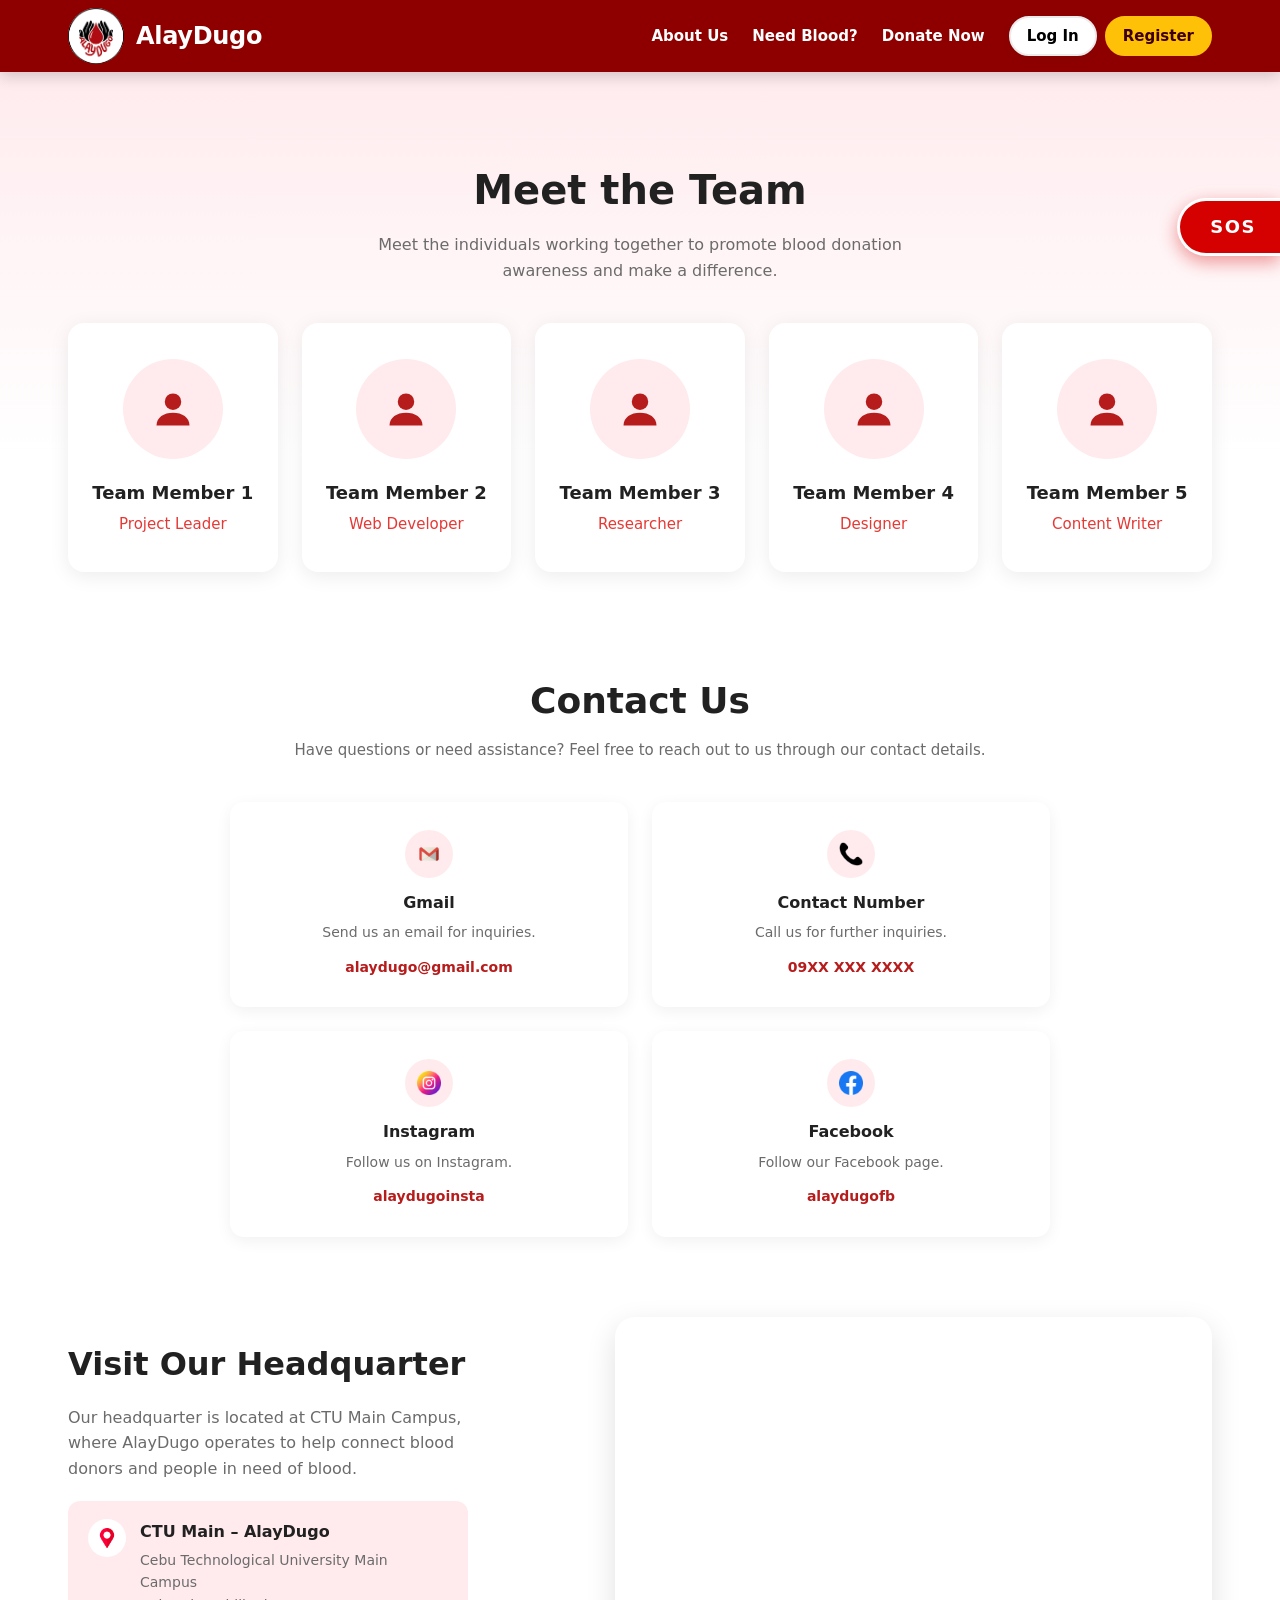
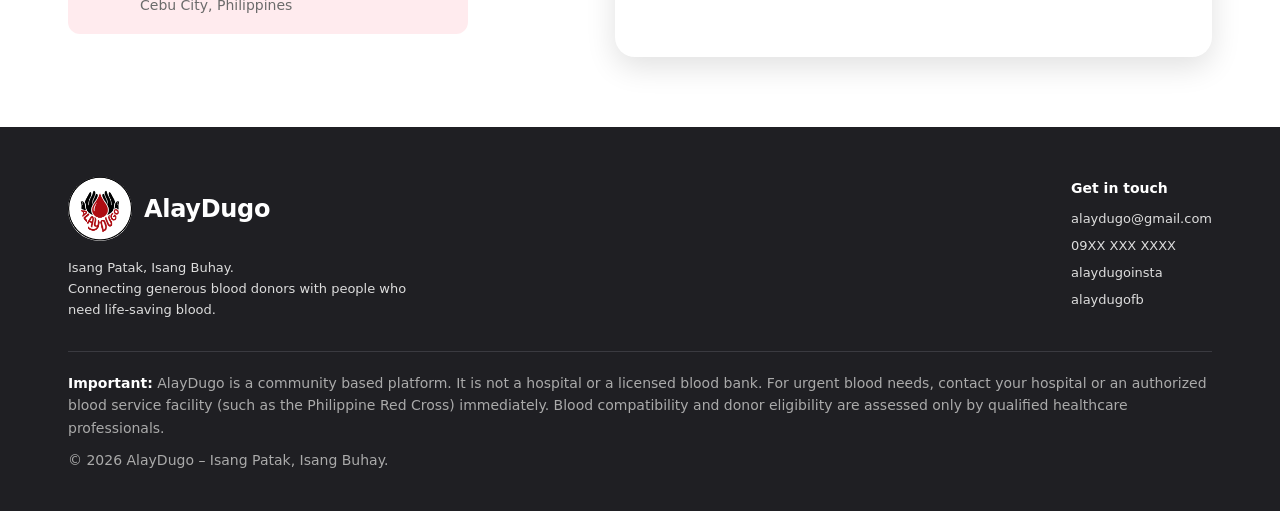
==== commit 4d1f1531: "goods na" ====
--- a/about.html
+++ b/about.html
@@ -5,12 +5,12 @@
   <meta name="viewport" content="width=device-width, initial-scale=1.0">
   <title>About Us – AlayDugo</title>
   <link rel="icon" type="image/png" href="icons/favicon-circle.png">
-  <link rel="stylesheet" href="base.css">
-  <link rel="stylesheet" href="buttons.css">
-  <link rel="stylesheet" href="navbar.css">
-  <link rel="stylesheet" href="footer.css">
-  <link rel="stylesheet" href="shared.css">
-  <link rel="stylesheet" href="about.css">
+  <link rel="stylesheet" href="css/base.css">
+  <link rel="stylesheet" href="css/buttons.css">
+  <link rel="stylesheet" href="css/navbar.css">
+  <link rel="stylesheet" href="css/footer.css">
+  <link rel="stylesheet" href="css/shared.css">
+  <link rel="stylesheet" href="css/about.css">
 </head>
 <body>
 
--- a/css/base.css
+++ b/css/base.css
@@ -0,0 +1,49 @@
+/* Base */
+:root {
+  --primary: #B71C1C;
+  --secondary: #E53935;
+  --bg: #FFFFFF;
+  --light: #F8F9FA;
+  --text: #212121;
+  --pink: #FFEBEE;
+  --muted: #6b6b6b;
+  --nav-h: 72px;
+}
+
+* {
+  box-sizing: border-box;
+  margin: 0;
+  padding: 0;
+}
+
+html {
+  scroll-behavior: smooth;
+}
+
+body {
+  font-family: "Segoe UI", system-ui, Arial, sans-serif;
+  color: var(--text);
+  background: var(--bg);
+  line-height: 1.6;
+}
+
+a {
+  color: inherit;
+  text-decoration: none;
+}
+
+.container {
+  max-width: 1240px;
+  margin: 0 auto;
+  padding: 0 48px;
+}
+
+@media (max-width: 800px) {
+  :root {
+    --nav-h: 64px;
+  }
+
+  .container {
+    padding: 0 20px;
+  }
+}
--- a/css/buttons.css
+++ b/css/buttons.css
@@ -0,0 +1,127 @@
+/* Buttons */
+.btn {
+  display: inline-block;
+  padding: 12px 24px;
+  border-radius: 999px;
+  font-weight: 600;
+  font-size: 15px;
+  border: 0;
+  cursor: pointer;
+  transition: transform .2s, box-shadow .2s, background .2s;
+}
+
+.btn:hover {
+  transform: translateY(-2px);
+  box-shadow: 0 8px 18px rgba(183, 28, 28, .2);
+}
+
+.btn-red {
+  background: var(--secondary);
+  color: #fff;
+}
+
+.btn-red:hover {
+  background: var(--primary);
+}
+
+.btn-white {
+  background: #fff;
+  color: var(--primary);
+}
+
+/* Get to know the team button */
+.btn-team {
+  display: inline-flex;
+  align-items: center;
+  gap: 10px;
+  background: #fff;
+  color: var(--primary);
+  border: 2px solid var(--primary);
+  border-radius: 999px;
+  padding: 4px 4px 4px 16px;
+  font-size: 15px;
+  font-weight: 700;
+  line-height: 1.2;
+}
+
+.btn-team span {
+  display: grid;
+  place-items: center;
+  width: 28px;
+  height: 28px;
+  border-radius: 50%;
+  background: var(--primary);
+  color: #fff;
+  font-size: 15px;
+  transition: transform .2s, background .2s, color .2s;
+}
+
+.btn-team:hover {
+  background: var(--primary);
+  color: #fff;
+}
+
+.btn-team:hover span {
+  background: #fff;
+  color: var(--primary);
+  transform: translateX(3px);
+}
+
+/* Home page tagline */
+.tagline {
+  display: inline-block;
+  margin-bottom: 20px;
+  padding-bottom: 10px;
+  font-family: Georgia, "Times New Roman", serif;
+  font-style: italic;
+  font-weight: 700;
+  font-size: 28px;
+  line-height: 1.3;
+  background: linear-gradient(90deg, var(--primary), var(--secondary) 55%, transparent) left bottom / 100% 3px no-repeat;
+}
+
+.tagline em {
+  color: var(--primary);
+}
+
+.btn-inquiry {
+  display: block;
+  width: 100%;
+  margin-top: auto;
+  background: #fff;
+  color: var(--primary);
+  border: 1px solid var(--primary);
+  border-radius: 12px;
+  padding: 12px;
+  font-weight: 700;
+}
+
+.btn-inquiry:hover {
+  background: var(--pink);
+  box-shadow: none;
+}
+
+.btn[hidden] {
+  display: none;
+}
+
+.btn-register {
+  display: block;
+  width: 100%;
+  background: var(--primary);
+  color: #fff;
+  border: 2px solid var(--primary);
+  padding: 11px;
+  font-weight: 600;
+}
+
+.btn-register:hover {
+  background: var(--primary);
+}
+
+.btn-register.registered {
+  background: #fff;
+  color: #000;
+  border-color: #ebebeb;
+  box-shadow: 0 2px 10px rgba(0,0,0,.06);
+}
--- a/css/navbar.css
+++ b/css/navbar.css
@@ -0,0 +1,161 @@
+/* Navbar */
+.nav .btn.btn-login {
+  background: #fff;
+  color: #000;
+  font-weight: 600;
+  font-size: 15px;
+  padding: 6px 16px;
+  border: 2px solid #ebebeb;
+  box-shadow: 0 2px 10px rgba(0,0,0,.06);
+}
+
+.nav .btn.btn-login:hover {
+  background: #fff;
+  color: #000;
+  border-color: #ebebeb;
+  transform: translateY(-2px);
+  box-shadow: 0 8px 18px rgba(183, 28, 28, .2);
+}
+
+header {
+  position: sticky;
+  top: 0;
+  background: #8E0000;
+  box-shadow: 0 4px 14px rgba(0,0,0,.18);
+  z-index: 10;
+}
+
+.nav {
+  display: flex;
+  align-items: center;
+  justify-content: space-between;
+  height: var(--nav-h);
+}
+
+.brand {
+  display: inline-flex;
+  align-items: center;
+  gap: 12px;
+  color: #fff;
+  font-size: 24px;
+  font-weight: 800;
+  letter-spacing: -0.3px;
+}
+
+.brand-logo {
+  position: relative;
+  display: block;
+  flex-shrink: 0;
+  border-radius: 50%;
+  overflow: hidden;
+}
+
+.brand-logo {
+  width: 56px;
+  height: 56px;
+}
+
+.brand-logo img {
+  position: absolute;
+  display: block;
+  max-width: none;
+  width: 209.84%;
+  height: auto;
+  left: -54.92%;
+  top: -21.52%;
+}
+
+footer .brand-logo {
+  width: 64px;
+  height: 64px;
+}
+
+.nav ul {
+  display: flex;
+  align-items: center;
+  gap: 24px;
+  list-style: none;
+}
+
+.nav ul a {
+  color: #fff;
+  font-size: 15px;
+  font-weight: 600;
+  transition: color .2s;
+}
+
+.nav ul li:nth-last-child(2) {
+  margin-right: -16px;
+}
+
+.nav ul a:hover {
+  color: #FFCDD2;
+}
+
+.nav .btn {
+  padding: 8px 18px;
+  color: #fff;
+}
+
+.nav .btn:hover {
+  color: #fff;
+}
+
+.nav .btn.btn-red {
+  background: #FFC107;
+  color: #3E0000;
+  border: 2px solid #FFC107;
+  padding: 6px 16px;
+}
+
+.nav .btn.btn-red:hover {
+  background: #FFD54F;
+  color: #3E0000;
+  border-color: #FFD54F;
+}
+
+#menu-toggle {
+  display: none;
+  background: none;
+  border: 0;
+  font-size: 26px;
+  cursor: pointer;
+  color: #fff;
+}
+
+footer .brand {
+  color: #fff;
+}
+
+@media (max-width: 800px) {
+  .brand {
+    font-size: 20px;
+    gap: 10px;
+  }
+
+  .brand-logo {
+    width: 44px;
+    height: 44px;
+  }
+
+  #menu-toggle {
+    display: block;
+  }
+
+  .nav ul {
+    display: none;
+    position: absolute;
+    top: var(--nav-h);
+    left: 0;
+    right: 0;
+    background: #8E0000;
+    flex-direction: column;
+    align-items: flex-start;
+    padding: 16px 20px 20px;
+    box-shadow: 0 10px 18px rgba(0,0,0,.2);
+  }
+
+  .nav ul.open {
+    display: flex;
+  }
+}
--- a/css/footer.css
+++ b/css/footer.css
@@ -0,0 +1,49 @@
+/* Footer */
+footer {
+  background: #1f1f23;
+  color: #ddd;
+  padding: 50px 0 30px;
+}
+
+footer .tag {
+  margin-top: 10px;
+  max-width: 360px;
+  font-size: 13px;
+}
+
+.footer-top {
+  display: flex;
+  justify-content: space-between;
+  gap: 30px;
+  flex-wrap: wrap;
+}
+
+.footer-contact h4 {
+  font-size: 14px;
+  color: #fff;
+  margin-bottom: 10px;
+}
+
+.footer-contact p {
+  display: flex;
+  align-items: center;
+  gap: 8px;
+  font-size: 13px;
+  margin-bottom: 6px;
+}
+
+.footer-bottom {
+  border-top: 1px solid #3a3a40;
+  margin-top: 30px;
+  padding-top: 20px;
+  font-size: 14px;
+  color: #aaa;
+}
+
+.footer-bottom p {
+  margin-bottom: 10px;
+}
+
+.footer-bottom strong {
+  color: #fff;
+}
--- a/css/shared.css
+++ b/css/shared.css
@@ -0,0 +1,75 @@
+/* Shared: popups, SOS button, form fields, login gate, page heading */
+/* Popups */
+.modal { position: fixed; inset: 0; background: rgba(0,0,0,.5); display: none; place-items: center; padding: 20px; z-index: 100; }
+.modal.open { display: grid; }
+.modal-box { background: #fff; border-radius: 20px; padding: 28px; width: 100%; max-width: 560px; max-height: 90vh; overflow-y: auto; }
+.modal-box h3 { font-size: 20px; }
+.modal-box label { display: block; font-weight: 700; margin-bottom: 8px; }
+.modal-box textarea { width: 100%; height: 110px; padding: 12px 14px; border: 1px solid #ccc; border-radius: 12px; font: inherit; font-size: 16px; resize: vertical; }
+.modal-box textarea:focus { outline: none; border-color: #212121; }
+.modal-actions { display: flex; justify-content: flex-end; gap: 12px; margin-top: 20px; }
+.modal-actions .btn { border-radius: 10px; padding: 12px 22px; font-weight: 700; }
+.modal-cancel { background: #f0f0f0; color: var(--text); }
+.modal-send { background: var(--primary); color: #fff; }
+.modal-head { display: flex; justify-content: space-between; align-items: center; margin-bottom: 12px; }
+.modal-x { background: none; border: 0; font-size: 28px; line-height: 1; cursor: pointer; color: var(--muted); }
+.camp-modal, .confirm-box { max-width: 520px; }
+.camp-modal .modal-actions .btn, .confirm-box .modal-actions .btn { border-radius: 999px; }
+.camp-modal .modal-cancel, .confirm-box .modal-cancel { background: #fff; border: 2px solid #ebebeb; }
+.modal-box textarea::placeholder { color: #999; }
+.switch { position: relative; width: 52px; height: 30px; background: #cfd8dc; border-radius: 999px; flex-shrink: 0; transition: background .2s; }
+.switch::after { content: ""; position: absolute; top: 3px; left: 3px; width: 24px; height: 24px; border-radius: 50%; background: #fff; box-shadow: 0 1px 3px rgba(0,0,0,.3); transition: transform .2s; }
+.modal-box .consent { display: flex; font-weight: 400; margin: 6px 0 20px; }
+.toast { position: fixed; right: 24px; bottom: 24px; background: #263238; color: #fff; padding: 18px 28px; border-radius: 16px; font-size: 17px; z-index: 200; opacity: 0; transform: translateY(10px); transition: opacity .3s, transform .3s; }
+.toast.show { opacity: 1; transform: none; }
+
+/* Emergency SOS button and hotline list */
+.sos-btn { position: fixed; right: 0; top: 22vh; height: 58px; padding: 0 24px 0 30px; border: 3px solid #fff; border-right: 0; border-radius: 999px 0 0 999px; background: #d50000; color: #fff; font: inherit; font-weight: 900; font-size: 18px; letter-spacing: 1.5px; cursor: pointer; z-index: 90; box-shadow: 0 6px 18px rgba(213,0,0,.4); animation: sos-pulse 1.8s infinite; }
+.sos-btn:hover { background: var(--primary); }
+@keyframes sos-pulse { 0% { box-shadow: 0 0 0 0 rgba(213,0,0,.55); } 100% { box-shadow: 0 0 0 14px rgba(213,0,0,0); } }
+@media (prefers-reduced-motion: reduce) { .sos-btn { animation: none; } }
+.sos-list { display: flex; flex-direction: column; gap: 10px; margin-top: 16px; }
+.sos-list a { display: flex; justify-content: space-between; align-items: center; gap: 12px; background: var(--pink); border-radius: 12px; padding: 14px 16px; font-size: 14px; font-weight: 600; }
+.sos-list a:hover { background: #ffd9de; }
+.sos-list strong { color: var(--primary); font-size: 18px; white-space: nowrap; }
+
+/* Form fields */
+.req { color: var(--secondary); }
+.field { margin-bottom: 16px; }
+.field input, .field select { width: 100%; height: 48px; padding: 0 14px; border: 1px solid #ddd; border-radius: 12px; font: inherit; font-size: 15px; color: var(--text); background: #fff; }
+.field input[type="file"] { height: auto; padding: 0; border: 0; border-radius: 0; background: none; font-size: 15px; }
+.field input:focus, .field select:focus { outline: none; border-color: var(--secondary); }
+.hint { display: block; font-size: 12px; color: var(--muted); margin-top: 6px; }
+.row2 { display: grid; grid-template-columns: 1fr 1fr; gap: 16px; }
+.consent { display: flex; gap: 10px; align-items: flex-start; font-size: 13px; margin: 6px 0 20px; }
+.consent input { width: 18px; height: 18px; margin-top: 2px; flex-shrink: 0; accent-color: var(--primary); }
+.consent a { color: var(--primary); }
+.form-error { color: var(--primary); font-size: 13px; margin: -10px 0 14px; }
+.form-error[hidden] { display: none; }
+.field textarea { width: 100%; height: 90px; padding: 10px 14px; border: 1px solid #ddd; border-radius: 12px; font: inherit; font-size: 15px; resize: vertical; }
+.field textarea:focus { outline: none; border-color: var(--secondary); }
+@media (max-width: 800px) {
+  .row2 { grid-template-columns: 1fr; }
+}
+
+/* Log in to continue card */
+.gate-section { padding: 40px 0 70px; }
+.gate-card { background: #fff; border: 1px solid #eee; border-radius: 22px; padding: 40px 32px; max-width: 760px; margin: 0 auto; text-align: center; box-shadow: 0 6px 24px rgba(0,0,0,.05); }
+.gate-icon { width: 80px; height: 80px; border-radius: 20px; background: var(--pink); display: grid; place-items: center; margin: 0 auto 18px; }
+.gate-icon img { width: 36px; height: 36px; object-fit: contain; display: block; }
+.gate-card h2 { font-size: 24px; font-weight: 800; margin-bottom: 8px; }
+.gate-card p { color: var(--muted); font-size: 17px; max-width: 560px; margin: 0 auto 24px; }
+.gate-buttons { display: flex; gap: 14px; justify-content: center; flex-wrap: wrap; }
+.btn-solid { background: var(--primary); color: #fff; padding: 14px 34px; font-size: 16px; box-shadow: 0 10px 20px rgba(183, 28, 28, .25); }
+.btn-solid:hover { background: var(--primary); }
+.btn-ring { background: #fff; color: var(--primary); border: 2px solid var(--primary); padding: 12px 32px; font-size: 16px; }
+
+/* Page heading */
+.fade { background: #fff linear-gradient(180deg, #FFEBEE 0, #FFFFFF 380px) no-repeat; }
+.about-intro { padding: 60px 0 0; }
+.about-intro h1 { font-size: 36px; font-weight: 900; line-height: 1.15; margin-bottom: 18px; }
+.about-intro p { color: var(--muted); font-size: 16px; max-width: 950px; }
+
+@media (max-width: 800px) {
+  .sos-btn { height: 44px; padding: 0 14px 0 20px; font-size: 14px; }
+}
--- a/css/about.css
+++ b/css/about.css
@@ -0,0 +1,235 @@
+/* About Us page */
+.team {
+  padding: 70px 0;
+  text-align: center;
+}
+
+.team h1 {
+  font-size: 40px;
+  font-weight: 900;
+  margin: 16px 0 10px;
+}
+
+.team .sub {
+  color: var(--muted);
+  max-width: 600px;
+  margin: 0 auto;
+}
+
+.team-grid {
+  display: grid;
+  grid-template-columns: repeat(5, 1fr);
+  gap: 24px;
+  margin-top: 40px;
+}
+
+.member {
+  background: #fff;
+  border-radius: 16px;
+  padding: 36px 16px;
+  box-shadow: 0 4px 20px rgba(0,0,0,.08);
+  transition: transform .2s, box-shadow .2s;
+}
+
+.member:hover {
+  transform: translateY(-4px);
+  box-shadow: 0 10px 24px rgba(183, 28, 28, .15);
+}
+
+.avatar {
+  width: 100px;
+  height: 100px;
+  border-radius: 50%;
+  background: var(--pink);
+  display: grid;
+  place-items: center;
+  margin: 0 auto 20px;
+}
+
+.avatar svg {
+  width: 44px;
+  height: 44px;
+  fill: var(--primary);
+}
+
+.member h3 {
+  font-size: 18px;
+  margin-bottom: 4px;
+}
+
+.member p {
+  color: var(--secondary);
+  font-size: 15px;
+}
+
+.contact {
+  background: #fff linear-gradient(180deg, #FFEBEE 0, #FFFFFF 380px) no-repeat;
+  padding: 70px 0;
+}
+
+.contact-head {
+  text-align: center;
+}
+
+.contact-head h1,
+.contact-head h2 {
+  font-size: 36px;
+  font-weight: 900;
+}
+
+.contact-head p {
+  color: var(--muted);
+  font-size: 15px;
+  margin-top: 8px;
+}
+
+.contact-grid {
+  display: grid;
+  grid-template-columns: repeat(2, 1fr);
+  gap: 24px;
+  max-width: 820px;
+  margin: 40px auto 0;
+}
+
+.contact-card {
+  background: #fff;
+  border-radius: 14px;
+  padding: 28px 20px;
+  text-align: center;
+  box-shadow: 0 4px 16px rgba(0,0,0,.06);
+  transition: transform .2s, box-shadow .2s;
+}
+
+.contact-card:hover {
+  transform: translateY(-4px);
+  box-shadow: 0 10px 24px rgba(0,0,0,.1);
+}
+
+.c-icon {
+  width: 48px;
+  height: 48px;
+  margin: 0 auto 12px;
+  border-radius: 50%;
+  background: var(--pink);
+  display: grid;
+  place-items: center;
+}
+
+.c-icon svg {
+  width: 22px;
+  height: 22px;
+  fill: none;
+  stroke: var(--primary);
+  stroke-width: 2;
+  stroke-linecap: round;
+  stroke-linejoin: round;
+}
+
+.c-icon img {
+  width: 24px;
+  height: 24px;
+  object-fit: contain;
+  display: block;
+}
+
+.contact-card h3 {
+  font-size: 16px;
+  margin-bottom: 6px;
+}
+
+.contact-card p {
+  color: var(--muted);
+  font-size: 14px;
+  margin-bottom: 10px;
+}
+
+.contact-card strong {
+  color: var(--primary);
+  font-size: 14px;
+}
+
+.contact-merged {
+  background: none;
+  padding: 30px 0 70px;
+  scroll-margin-top: calc(var(--nav-h) + 16px);
+}
+
+.hq {
+  display: grid;
+  grid-template-columns: 1fr 1.2fr;
+  gap: 50px;
+  align-items: center;
+  margin-top: 80px;
+}
+
+.hq h2 {
+  font-size: 32px;
+  font-weight: 900;
+  margin-bottom: 14px;
+}
+
+.hq > div > p {
+  color: var(--muted);
+  max-width: 400px;
+  margin-bottom: 20px;
+}
+
+.hq-card {
+  display: flex;
+  gap: 14px;
+  align-items: flex-start;
+  background: var(--pink);
+  border-radius: 12px;
+  padding: 18px 20px;
+  max-width: 400px;
+}
+
+.hq-card .c-icon {
+  margin: 0;
+  flex-shrink: 0;
+  width: 38px;
+  height: 38px;
+  background: #fff;
+}
+
+.hq-card .c-icon img {
+  width: 20px;
+  height: 20px;
+}
+
+.hq-card h3 {
+  font-size: 16px;
+  margin-bottom: 4px;
+}
+
+.hq-card p {
+  color: var(--muted);
+  font-size: 14px;
+  margin: 0;
+}
+
+.map iframe {
+  width: 100%;
+  height: 340px;
+  border: 0;
+  border-radius: 20px;
+  box-shadow: 0 10px 30px rgba(0,0,0,.12);
+  display: block;
+}
+
+@media (max-width: 800px) {
+  .team-grid {
+    grid-template-columns: repeat(2, 1fr);
+  }
+
+  .contact-grid,
+  .hq {
+    grid-template-columns: 1fr;
+  }
+}
+
+@media (min-width: 801px) and (max-width: 1000px) {
+  .team-grid {
+    grid-template-columns: repeat(3, 1fr);
+  }
+}
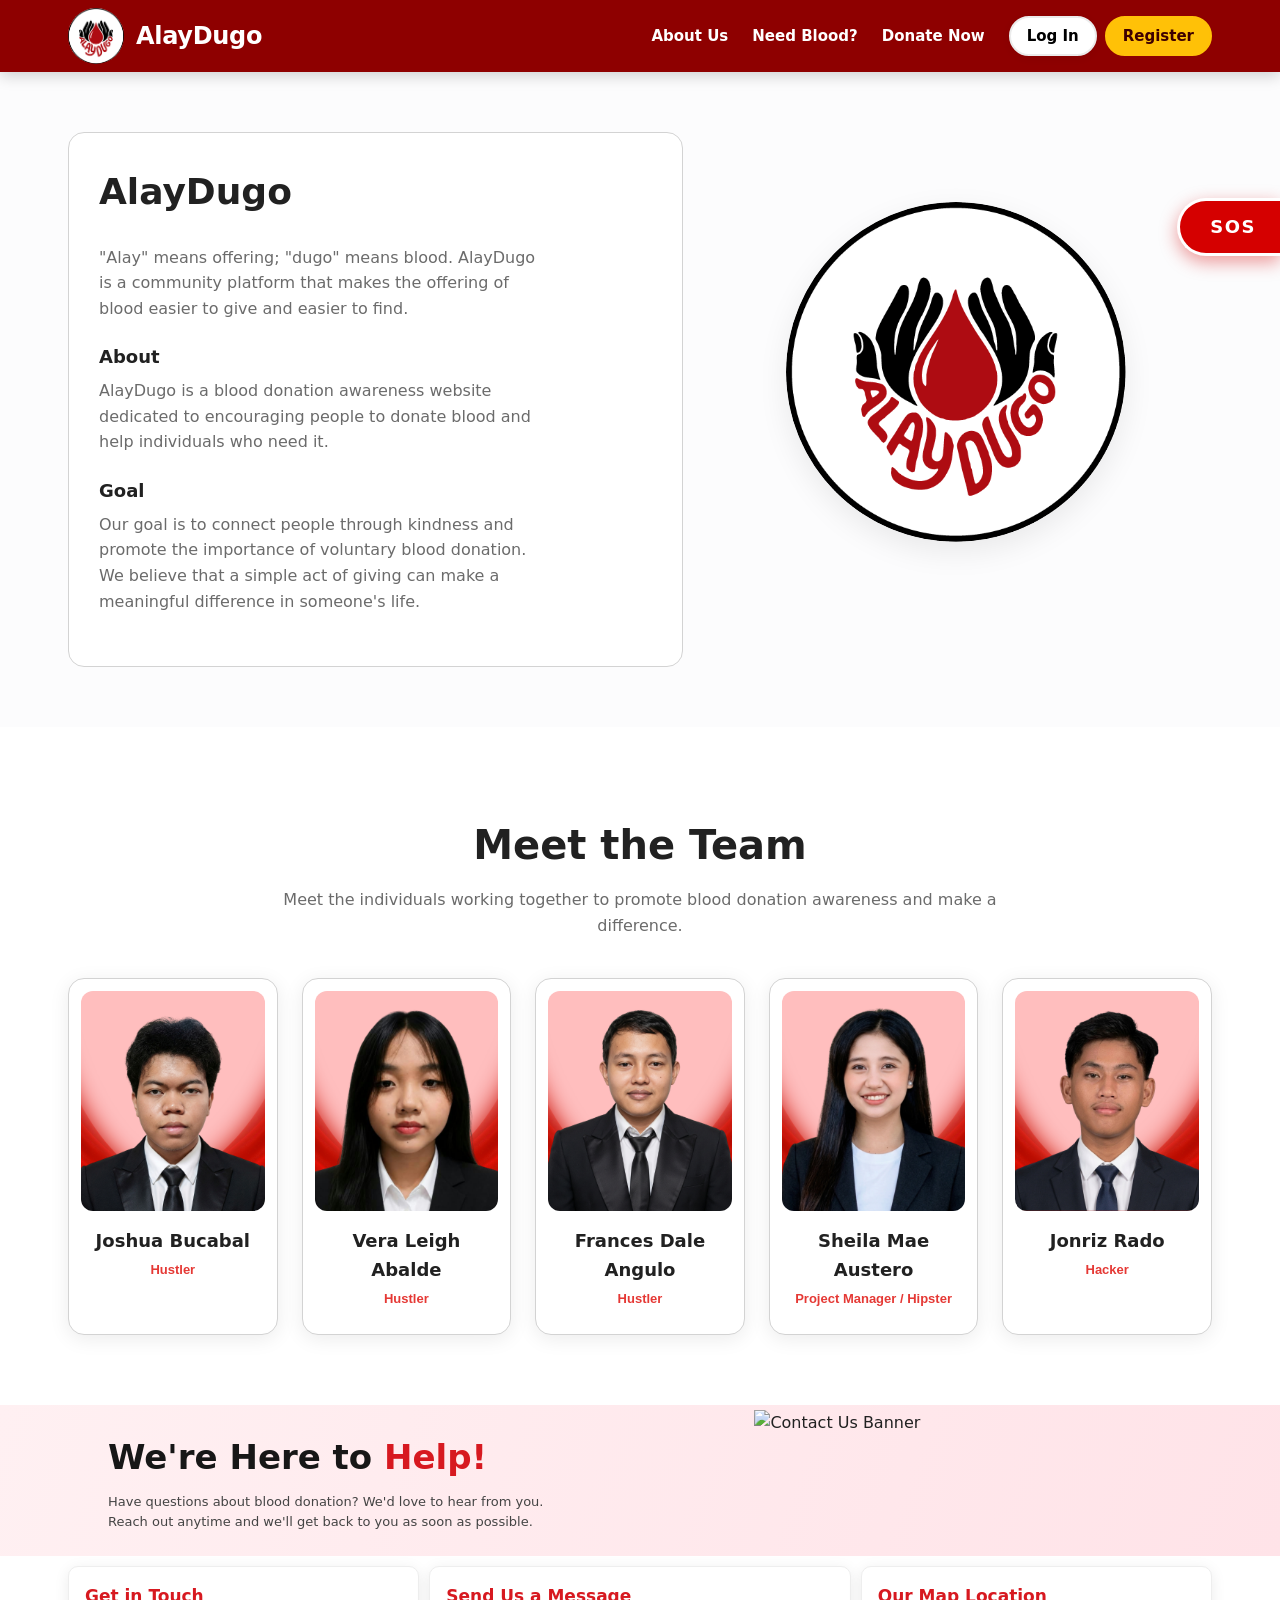
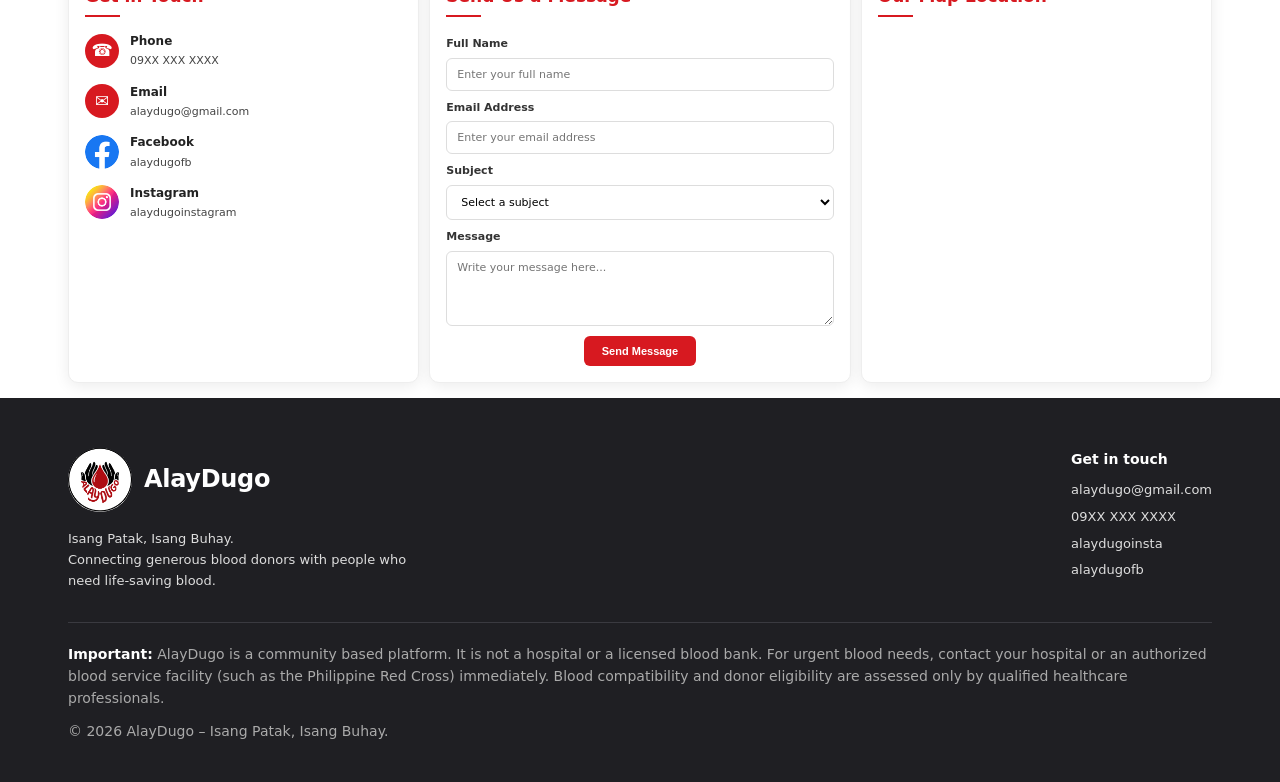
==== commit 76c1ac94: "updated nov 28" ====
--- a/about.html
+++ b/about.html
@@ -30,6 +30,26 @@
   </header>
 
   <div class="fade">
+  <section class="know">
+  <div class="container">
+
+    <div class="know-text">
+      <h2>AlayDugo</h2>
+      <p>"Alay" means offering; "dugo" means blood. AlayDugo is a community platform that makes the offering of blood easier to give and easier to find.</p>
+
+      <h3>About</h3>
+      <p>AlayDugo is a blood donation awareness website dedicated to encouraging people to donate blood and help individuals who need it.</p>
+
+      <h3>Goal</h3>
+      <p>Our goal is to connect people through kindness and promote the importance of voluntary blood donation. We believe that a simple act of giving can make a meaningful difference in someone's life.</p>
+    </div>
+
+    <div class="know-logo">
+      <img src="icons/alaydugo-logo.jpg" alt="AlayDugo logo">
+    </div>
+
+  </div>
+</section>
 
   <!-- Meet the team -->
   <section class="team">
@@ -39,93 +59,142 @@
 
       <div class="team-grid">
         <div class="member">
-          <div class="avatar"><svg viewBox="0 0 24 24"><circle cx="12" cy="8" r="4.5"/><path d="M3 21c0-4.5 4-7 9-7s9 2.5 9 7z"/></svg></div>
-          <h3>Team Member 1</h3>
-          <p>Project Leader</p>
-        </div>
-        <div class="member">
-          <div class="avatar"><svg viewBox="0 0 24 24"><circle cx="12" cy="8" r="4.5"/><path d="M3 21c0-4.5 4-7 9-7s9 2.5 9 7z"/></svg></div>
-          <h3>Team Member 2</h3>
-          <p>Web Developer</p>
-        </div>
-        <div class="member">
-          <div class="avatar"><svg viewBox="0 0 24 24"><circle cx="12" cy="8" r="4.5"/><path d="M3 21c0-4.5 4-7 9-7s9 2.5 9 7z"/></svg></div>
-          <h3>Team Member 3</h3>
-          <p>Researcher</p>
-        </div>
-        <div class="member">
-          <div class="avatar"><svg viewBox="0 0 24 24"><circle cx="12" cy="8" r="4.5"/><path d="M3 21c0-4.5 4-7 9-7s9 2.5 9 7z"/></svg></div>
-          <h3>Team Member 4</h3>
-          <p>Designer</p>
-        </div>
-        <div class="member">
-          <div class="avatar"><svg viewBox="0 0 24 24"><circle cx="12" cy="8" r="4.5"/><path d="M3 21c0-4.5 4-7 9-7s9 2.5 9 7z"/></svg></div>
-          <h3>Team Member 5</h3>
-          <p>Content Writer</p>
+          <div class="avatar"> <img src="sample_pics/1_josh.png" alt="Joshua"></div>
+          <h3> Joshua Bucabal </h3>
+          <p> Hustler </p>
+        </div>
+        <div class="member">
+          <div class="avatar"> <img src="sample_pics/3_vera.png" alt="Vera"></div>
+          <h3> Vera Leigh Abalde </h3>
+          <p> Hustler </p>
+        </div>
+        <div class="member">
+          <div class="avatar"> <img src="sample_pics/5_fran.png" alt="Fran"></div>
+          <h3> Frances Dale Angulo </h3>
+          <p> Hustler </p>
+        </div>
+        <div class="member">
+          <div class="avatar"> <img src="sample_pics/2_sheila.png" alt="Sheila"></div>
+          <h3> Sheila Mae Austero </h3>
+          <p> Project Manager / Hipster </p>
+        </div>
+        <div class="member">
+          <div class="avatar"> <img src="sample_pics/4_rado.png" alt="Rado"></div>
+          <h3> Jonriz Rado </h3>
+          <p> Hacker </p>
         </div>
       </div>
     </div>
   </section>
 
-  <!-- Contact Us -->
-  <section class="contact contact-merged" id="contact">
+ 
+<!-- Contact Us -->
+<section class="contact contact-merged" id="contact">
+
+  <!-- Contact Banner -->
+  <div class="contact-banner">
     <div class="container">
-
-      <!-- Contact Us -->
-      <div class="contact-head">
-        <h2>Contact Us</h2>
-        <p>Have questions or need assistance? Feel free to reach out to us through our contact details.</p>
-      </div>
-
-      <div class="contact-grid">
-        <div class="contact-card">
-          <div class="c-icon"><img src="icons/gmail_icon.png" alt="Gmail"></div>
-          <h3>Gmail</h3>
-          <p>Send us an email for inquiries.</p>
-          <strong>alaydugo@gmail.com</strong>
-        </div>
-        <div class="contact-card">
-          <div class="c-icon"><img src="icons/contact_icon.png" alt="Contact number"></div>
-          <h3>Contact Number</h3>
-          <p>Call us for further inquiries.</p>
-          <strong>09XX XXX XXXX</strong>
-        </div>
-        <div class="contact-card">
-          <div class="c-icon"><img src="icons/instagram_icon.png" alt="Instagram"></div>
-          <h3>Instagram</h3>
-          <p>Follow us on Instagram.</p>
-          <strong>alaydugoinsta</strong>
-        </div>
-        <div class="contact-card">
-          <div class="c-icon"><img src="icons/fb_icon.png" alt="Facebook"></div>
-          <h3>Facebook</h3>
-          <p>Follow our Facebook page.</p>
-          <strong>alaydugofb</strong>
-        </div>
-      </div>
-
-      <!-- Visit our headquarter -->
-      <div class="hq">
-        <div>
-          <h2>Visit Our Headquarter</h2>
-          <p>Our headquarter is located at CTU Main Campus, where AlayDugo operates to help connect blood donors and people in need of blood.</p>
-          <div class="hq-card">
-            <div class="c-icon"><img src="icons/pin_icon.png" alt="Location"></div>
-            <div>
-              <h3>CTU Main – AlayDugo</h3>
-              <p>Cebu Technological University Main Campus<br>Cebu City, Philippines</p>
-            </div>
-          </div>
-        </div>
-        <div class="map">
-          <iframe src="https://www.google.com/maps?q=Cebu+Technological+University+Main+Campus,+Cebu+City&output=embed" loading="lazy" title="CTU Main Campus map"></iframe>
-        </div>
-      </div>
-
-    </div>
-  </section>
-
+      <div class="contact-banner-text">
+        <h1>We're Here to <span>Help!</span></h1>
+        <p>Have questions about blood donation? We'd love to hear from you.<br>
+        Reach out anytime and we'll get back to you as soon as possible.</p>
+      </div>
+
+      <div class="contact-banner-image">
+        <img src="sample_pics/contact-banner.jpg" alt="Contact Us Banner">
+      </div>
+    </div>
   </div>
+
+  <div class="container">
+
+    <div class="contact-layout">
+
+      <!-- Get in Touch -->
+      <div class="contact-card contact-info">
+        <h2>Get in Touch</h2>
+
+        <div class="contact-detail">
+          <div class="contact-icon">☎</div>
+          <div>
+            <h3>Phone</h3>
+            <p>09XX XXX XXXX</p>
+          </div>
+        </div>
+
+        <div class="contact-detail">
+          <div class="contact-icon">✉</div>
+          <div>
+            <h3>Email</h3>
+            <p>alaydugo@gmail.com</p>
+          </div>
+        </div>
+
+        <div class="contact-detail">
+      <div class="contact-icon contact-icon-img">
+        <img src="icons/fb_icon.png" alt="Facebook">
+          </div>
+          <div>
+            <h3>Facebook</h3>
+            <p>alaydugofb</p>
+          </div>
+        </div>
+
+        <div class="contact-detail">
+      <div class="contact-icon contact-icon-img">
+        <img src="icons/instagram_icon.png" alt="Instagram">
+          </div>
+          <div>
+            <h3>Instagram</h3>
+            <p>alaydugoinstagram</p>
+          </div>
+        </div>
+      </div>
+
+      <!-- Send Us a Message -->
+      <div class="contact-card contact-form-card">
+        <h2>Send Us a Message</h2>
+
+        <form class="contact-form">
+          <label for="contact-name">Full Name</label>
+          <input type="text" id="contact-name" placeholder="Enter your full name" required>
+
+          <label for="contact-email">Email Address</label>
+          <input type="email" id="contact-email" placeholder="Enter your email address" required>
+
+          <label for="contact-subject">Subject</label>
+          <select id="contact-subject" required>
+            <option value="" disabled selected>Select a subject</option>
+            <option>Blood Donation Inquiry</option>
+            <option>Donor Registration</option>
+            <option>Blood Request</option>
+            <option>Website Concern</option>
+            <option>Other</option>
+          </select>
+
+          <label for="contact-message">Message</label>
+          <textarea id="contact-message" rows="4" placeholder="Write your message here..." required></textarea>
+
+          <button type="submit" class="contact-submit">Send Message</button>
+        </form>
+      </div>
+
+      <!-- Our Location -->
+      <div class="contact-card contact-location">
+        <h2>Our Map Location</h2>
+
+        <div class="contact-map">
+          <iframe
+            src="https://www.google.com/maps?q=Cebu+Technological+University+Main+Campus,+Cebu+City&output=embed"
+            loading="lazy"
+            title="CTU Main Campus Map">
+          </iframe>
+        </div>
+      </div>
+
+    </div>
+</section>
+
 
   <!-- Footer -->
   <footer>
--- a/css/shared.css
+++ b/css/shared.css
@@ -1,75 +1,495 @@
 /* Shared: popups, SOS button, form fields, login gate, page heading */
 /* Popups */
-.modal { position: fixed; inset: 0; background: rgba(0,0,0,.5); display: none; place-items: center; padding: 20px; z-index: 100; }
-.modal.open { display: grid; }
-.modal-box { background: #fff; border-radius: 20px; padding: 28px; width: 100%; max-width: 560px; max-height: 90vh; overflow-y: auto; }
-.modal-box h3 { font-size: 20px; }
-.modal-box label { display: block; font-weight: 700; margin-bottom: 8px; }
-.modal-box textarea { width: 100%; height: 110px; padding: 12px 14px; border: 1px solid #ccc; border-radius: 12px; font: inherit; font-size: 16px; resize: vertical; }
-.modal-box textarea:focus { outline: none; border-color: #212121; }
-.modal-actions { display: flex; justify-content: flex-end; gap: 12px; margin-top: 20px; }
-.modal-actions .btn { border-radius: 10px; padding: 12px 22px; font-weight: 700; }
-.modal-cancel { background: #f0f0f0; color: var(--text); }
-.modal-send { background: var(--primary); color: #fff; }
-.modal-head { display: flex; justify-content: space-between; align-items: center; margin-bottom: 12px; }
-.modal-x { background: none; border: 0; font-size: 28px; line-height: 1; cursor: pointer; color: var(--muted); }
-.camp-modal, .confirm-box { max-width: 520px; }
-.camp-modal .modal-actions .btn, .confirm-box .modal-actions .btn { border-radius: 999px; }
-.camp-modal .modal-cancel, .confirm-box .modal-cancel { background: #fff; border: 2px solid #ebebeb; }
-.modal-box textarea::placeholder { color: #999; }
-.switch { position: relative; width: 52px; height: 30px; background: #cfd8dc; border-radius: 999px; flex-shrink: 0; transition: background .2s; }
-.switch::after { content: ""; position: absolute; top: 3px; left: 3px; width: 24px; height: 24px; border-radius: 50%; background: #fff; box-shadow: 0 1px 3px rgba(0,0,0,.3); transition: transform .2s; }
-.modal-box .consent { display: flex; font-weight: 400; margin: 6px 0 20px; }
-.toast { position: fixed; right: 24px; bottom: 24px; background: #263238; color: #fff; padding: 18px 28px; border-radius: 16px; font-size: 17px; z-index: 200; opacity: 0; transform: translateY(10px); transition: opacity .3s, transform .3s; }
-.toast.show { opacity: 1; transform: none; }
+.modal {
+  position: fixed;
+  inset: 0;
+  background: rgba(0,0,0,.5);
+  display: none;
+  place-items: center;
+  padding: 20px;
+  z-index: 100;
+}
+
+.modal.open {
+  display: grid;
+}
+
+.modal-box {
+  background: #fff;
+  border-radius: 20px;
+  padding: 28px;
+  width: 100%;
+  max-width: 560px;
+  max-height: 90vh;
+  overflow-y: auto;
+}
+
+.modal-box h3 {
+  font-size: 20px;
+}
+
+.modal-box label {
+  display: block;
+  font-weight: 700;
+  margin-bottom: 8px;
+}
+
+.modal-box textarea {
+  width: 100%;
+  height: 110px;
+  padding: 12px 14px;
+  border: 1px solid #ccc;
+  border-radius: 12px;
+  font: inherit;
+  font-size: 16px;
+  resize: vertical;
+}
+
+.modal-box textarea:focus {
+  outline: none;
+  border-color: #212121;
+}
+
+.modal-actions {
+  display: flex;
+  justify-content: flex-end;
+  gap: 12px;
+  margin-top: 20px;
+}
+
+.modal-actions .btn {
+  border-radius: 10px;
+  padding: 12px 22px;
+  font-weight: 700;
+}
+
+.modal-cancel {
+  background: #f0f0f0;
+  color: var(--text);
+}
+
+.modal-send {
+  background: var(--primary);
+  color: #fff;
+}
+
+.modal-head {
+  display: flex;
+  justify-content: space-between;
+  align-items: center;
+  margin-bottom: 12px;
+}
+
+.modal-x {
+  background: none;
+  border: 0;
+  font-size: 28px;
+  line-height: 1;
+  cursor: pointer;
+  color: var(--muted);
+}
+
+.camp-modal,
+.confirm-box {
+  max-width: 520px;
+}
+
+.camp-modal .modal-actions .btn,
+.confirm-box .modal-actions .btn {
+  border-radius: 999px;
+}
+
+.camp-modal .modal-cancel,
+.confirm-box .modal-cancel {
+  background: #fff;
+  border: 2px solid #ebebeb;
+}
+
+.modal-box textarea::placeholder {
+  color: #999;
+}
+
+.switch {
+  position: relative;
+  width: 52px;
+  height: 30px;
+  background: #cfd8dc;
+  border-radius: 999px;
+  flex-shrink: 0;
+  transition: background .2s;
+}
+
+.switch::after {
+  content: "";
+  position: absolute;
+  top: 3px;
+  left: 3px;
+  width: 24px;
+  height: 24px;
+  border-radius: 50%;
+  background: #fff;
+  box-shadow: 0 1px 3px rgba(0,0,0,.3);
+  transition: transform .2s;
+}
+
+.modal-box .consent {
+  display: flex;
+  font-weight: 400;
+  margin: 6px 0 20px;
+}
+
+.toast {
+  position: fixed;
+  right: 24px;
+  bottom: 24px;
+  background: #263238;
+  color: #fff;
+  padding: 18px 28px;
+  border-radius: 16px;
+  font-size: 17px;
+  z-index: 200;
+  opacity: 0;
+  transform: translateY(10px);
+  transition: opacity .3s, transform .3s;
+}
+
+.toast.show {
+  opacity: 1;
+  transform: none;
+}
 
 /* Emergency SOS button and hotline list */
-.sos-btn { position: fixed; right: 0; top: 22vh; height: 58px; padding: 0 24px 0 30px; border: 3px solid #fff; border-right: 0; border-radius: 999px 0 0 999px; background: #d50000; color: #fff; font: inherit; font-weight: 900; font-size: 18px; letter-spacing: 1.5px; cursor: pointer; z-index: 90; box-shadow: 0 6px 18px rgba(213,0,0,.4); animation: sos-pulse 1.8s infinite; }
-.sos-btn:hover { background: var(--primary); }
-@keyframes sos-pulse { 0% { box-shadow: 0 0 0 0 rgba(213,0,0,.55); } 100% { box-shadow: 0 0 0 14px rgba(213,0,0,0); } }
-@media (prefers-reduced-motion: reduce) { .sos-btn { animation: none; } }
-.sos-list { display: flex; flex-direction: column; gap: 10px; margin-top: 16px; }
-.sos-list a { display: flex; justify-content: space-between; align-items: center; gap: 12px; background: var(--pink); border-radius: 12px; padding: 14px 16px; font-size: 14px; font-weight: 600; }
-.sos-list a:hover { background: #ffd9de; }
-.sos-list strong { color: var(--primary); font-size: 18px; white-space: nowrap; }
+.sos-btn {
+  position: fixed;
+  right: 0;
+  top: 22vh;
+  height: 58px;
+  padding: 0 24px 0 30px;
+  border: 3px solid #fff;
+  border-right: 0;
+  border-radius: 999px 0 0 999px;
+  background: #d50000;
+  color: #fff;
+  font: inherit;
+  font-weight: 900;
+  font-size: 18px;
+  letter-spacing: 1.5px;
+  cursor: pointer;
+  z-index: 90;
+  box-shadow: 0 6px 18px rgba(213,0,0,.4);
+  animation: sos-pulse 1.8s infinite;
+}
+
+.sos-btn:hover {
+  background: var(--primary);
+}
+
+@keyframes sos-pulse {
+  0% {
+    box-shadow: 0 0 0 0 rgba(213,0,0,.55);
+  }
+
+  100% {
+    box-shadow: 0 0 0 14px rgba(213,0,0,0);
+  }
+}
+
+@media (prefers-reduced-motion: reduce) {
+  .sos-btn {
+    animation: none;
+  }
+}
+
+.sos-list {
+  display: flex;
+  flex-direction: column;
+  gap: 10px;
+  margin-top: 16px;
+}
+
+.sos-list a {
+  display: flex;
+  justify-content: space-between;
+  align-items: center;
+  gap: 12px;
+  background: var(--pink);
+  border-radius: 12px;
+  padding: 14px 16px;
+  font-size: 14px;
+  font-weight: 600;
+}
+
+.sos-list a:hover {
+  background: #ffd9de;
+}
+
+.sos-list strong {
+  color: var(--primary);
+  font-size: 18px;
+  white-space: nowrap;
+}
+
+/* Popup that replaces the browser's "Open this application?" prompt */
+.call-pop {
+  position: fixed;
+  top: 16px;
+  left: 50%;
+  width: calc(100% - 32px);
+  max-width: 520px;
+  background: #fff;
+  border-radius: 20px;
+  padding: 24px 28px;
+  box-shadow: 0 12px 40px rgba(0,0,0,.35);
+  z-index: 300;
+  opacity: 0;
+  pointer-events: none;
+  transform: translate(-50%, -24px);
+  transition: opacity .25s, transform .25s;
+}
+
+.call-pop.show {
+  opacity: 1;
+  pointer-events: auto;
+  transform: translate(-50%, 0);
+}
+
+.call-pop h4 {
+  font-size: 18px;
+  margin-bottom: 8px;
+}
+
+.call-pop p {
+  color: var(--muted);
+  font-size: 15px;
+}
+
+.call-pop-actions {
+  display: flex;
+  justify-content: flex-end;
+  gap: 12px;
+  margin-top: 20px;
+}
+
+.call-pop-actions button {
+  border-radius: 999px;
+  padding: 12px 22px;
+  font: inherit;
+  font-size: 15px;
+  font-weight: 700;
+  cursor: pointer;
+}
+
+.call-pop-close {
+  background: #fff;
+  border: 2px solid #ebebeb;
+  color: var(--text);
+}
+
+.call-pop-copy {
+  background: var(--primary);
+  border: 2px solid var(--primary);
+  color: #fff;
+}
 
 /* Form fields */
-.req { color: var(--secondary); }
-.field { margin-bottom: 16px; }
-.field input, .field select { width: 100%; height: 48px; padding: 0 14px; border: 1px solid #ddd; border-radius: 12px; font: inherit; font-size: 15px; color: var(--text); background: #fff; }
-.field input[type="file"] { height: auto; padding: 0; border: 0; border-radius: 0; background: none; font-size: 15px; }
-.field input:focus, .field select:focus { outline: none; border-color: var(--secondary); }
-.hint { display: block; font-size: 12px; color: var(--muted); margin-top: 6px; }
-.row2 { display: grid; grid-template-columns: 1fr 1fr; gap: 16px; }
-.consent { display: flex; gap: 10px; align-items: flex-start; font-size: 13px; margin: 6px 0 20px; }
-.consent input { width: 18px; height: 18px; margin-top: 2px; flex-shrink: 0; accent-color: var(--primary); }
-.consent a { color: var(--primary); }
-.form-error { color: var(--primary); font-size: 13px; margin: -10px 0 14px; }
-.form-error[hidden] { display: none; }
-.field textarea { width: 100%; height: 90px; padding: 10px 14px; border: 1px solid #ddd; border-radius: 12px; font: inherit; font-size: 15px; resize: vertical; }
-.field textarea:focus { outline: none; border-color: var(--secondary); }
+.req {
+  color: var(--secondary);
+}
+
+.field {
+  margin-bottom: 16px;
+}
+
+.field input,
+.field select {
+  width: 100%;
+  height: 48px;
+  padding: 0 14px;
+  border: 1px solid #ddd;
+  border-radius: 12px;
+  font: inherit;
+  font-size: 15px;
+  color: var(--text);
+  background: #fff;
+}
+
+.field input[type="file"] {
+  height: auto;
+  padding: 0;
+  border: 0;
+  border-radius: 0;
+  background: none;
+  font-size: 15px;
+}
+
+.field input:focus,
+.field select:focus {
+  outline: none;
+  border-color: var(--secondary);
+}
+
+.hint {
+  display: block;
+  font-size: 12px;
+  color: var(--muted);
+  margin-top: 6px;
+}
+
+.row2 {
+  display: grid;
+  grid-template-columns: 1fr 1fr;
+  gap: 16px;
+}
+
+.consent {
+  display: flex;
+  gap: 10px;
+  align-items: flex-start;
+  font-size: 13px;
+  margin: 6px 0 20px;
+}
+
+.consent input {
+  width: 18px;
+  height: 18px;
+  margin-top: 2px;
+  flex-shrink: 0;
+  accent-color: var(--primary);
+}
+
+.consent a {
+  color: var(--primary);
+}
+
+.form-error {
+  color: var(--primary);
+  font-size: 13px;
+  margin: -10px 0 14px;
+}
+
+.form-error[hidden] {
+  display: none;
+}
+
+.field textarea {
+  width: 100%;
+  height: 90px;
+  padding: 10px 14px;
+  border: 1px solid #ddd;
+  border-radius: 12px;
+  font: inherit;
+  font-size: 15px;
+  resize: vertical;
+}
+
+.field textarea:focus {
+  outline: none;
+  border-color: var(--secondary);
+}
+
+/* Log in to continue card */
+.gate-section {
+  padding: 40px 0 70px;
+}
+
+.gate-card {
+  background: #fff;
+  border: 1px solid #eee;
+  border-radius: 22px;
+  padding: 40px 32px;
+  max-width: 760px;
+  margin: 0 auto;
+  text-align: center;
+  box-shadow: 0 6px 24px rgba(0,0,0,.05);
+}
+
+.gate-icon {
+  width: 80px;
+  height: 80px;
+  border-radius: 20px;
+  background: var(--pink);
+  display: grid;
+  place-items: center;
+  margin: 0 auto 18px;
+}
+
+.gate-icon img {
+  width: 36px;
+  height: 36px;
+  object-fit: contain;
+  display: block;
+}
+
+.gate-card h2 {
+  font-size: 24px;
+  font-weight: 800;
+  margin-bottom: 8px;
+}
+
+.gate-card p {
+  color: var(--muted);
+  font-size: 17px;
+  max-width: 560px;
+  margin: 0 auto 24px;
+}
+
+.gate-buttons {
+  display: flex;
+  gap: 14px;
+  justify-content: center;
+  flex-wrap: wrap;
+}
+
+.btn-solid {
+  background: var(--primary);
+  color: #fff;
+  padding: 14px 34px;
+  font-size: 16px;
+  box-shadow: 0 10px 20px rgba(183, 28, 28, .25);
+}
+
+.btn-solid:hover {
+  background: var(--primary);
+}
+
+.btn-ring {
+  background: #fff;
+  color: var(--primary);
+  border: 2px solid var(--primary);
+  padding: 12px 32px;
+  font-size: 16px;
+}
+
+/* Page heading */
+.fade {
+  background: #fff linear-gradient(180deg, #FFEBEE 0, #FFFFFF 380px) no-repeat;
+}
+
+.about-intro {
+  padding: 60px 0 0;
+}
+
+.about-intro h1 {
+  font-size: 36px;
+  font-weight: 900;
+  line-height: 1.15;
+  margin-bottom: 18px;
+}
+
+.about-intro p {
+  color: var(--muted);
+  font-size: 16px;
+  max-width: 950px;
+}
+
 @media (max-width: 800px) {
-  .row2 { grid-template-columns: 1fr; }
-}
-
-/* Log in to continue card */
-.gate-section { padding: 40px 0 70px; }
-.gate-card { background: #fff; border: 1px solid #eee; border-radius: 22px; padding: 40px 32px; max-width: 760px; margin: 0 auto; text-align: center; box-shadow: 0 6px 24px rgba(0,0,0,.05); }
-.gate-icon { width: 80px; height: 80px; border-radius: 20px; background: var(--pink); display: grid; place-items: center; margin: 0 auto 18px; }
-.gate-icon img { width: 36px; height: 36px; object-fit: contain; display: block; }
-.gate-card h2 { font-size: 24px; font-weight: 800; margin-bottom: 8px; }
-.gate-card p { color: var(--muted); font-size: 17px; max-width: 560px; margin: 0 auto 24px; }
-.gate-buttons { display: flex; gap: 14px; justify-content: center; flex-wrap: wrap; }
-.btn-solid { background: var(--primary); color: #fff; padding: 14px 34px; font-size: 16px; box-shadow: 0 10px 20px rgba(183, 28, 28, .25); }
-.btn-solid:hover { background: var(--primary); }
-.btn-ring { background: #fff; color: var(--primary); border: 2px solid var(--primary); padding: 12px 32px; font-size: 16px; }
-
-/* Page heading */
-.fade { background: #fff linear-gradient(180deg, #FFEBEE 0, #FFFFFF 380px) no-repeat; }
-.about-intro { padding: 60px 0 0; }
-.about-intro h1 { font-size: 36px; font-weight: 900; line-height: 1.15; margin-bottom: 18px; }
-.about-intro p { color: var(--muted); font-size: 16px; max-width: 950px; }
-
-@media (max-width: 800px) {
-  .sos-btn { height: 44px; padding: 0 14px 0 20px; font-size: 14px; }
+  .row2 {
+    grid-template-columns: 1fr;
+  }
+
+  .sos-btn {
+    height: 44px;
+    padding: 0 14px 0 20px;
+    font-size: 14px;
+  }
 }
--- a/css/about.css
+++ b/css/about.css
@@ -1,4 +1,68 @@
 /* About Us page */
+
+/* AlayDugo intro */
+
+.know-logo { 
+  position: relative; 
+  display: block; 
+  flex-shrink: 0; 
+  border-radius: 50%; 
+  overflow: hidden; 
+  width: 340px; 
+  height: 340px; 
+  justify-self: center; 
+  box-shadow: 0 10px 30px rgba(0,0,0,.08);
+  margin-top: 70px; 
+}
+.know-logo img { 
+  position: absolute; 
+  display: block; 
+  max-width: none; 
+  width: 209.84%; 
+  height: auto; 
+  left: -54.92%; 
+  top: -21.52%; 
+}
+.know { 
+  padding: 60px 0; 
+  background: #FCFCFD; 
+}
+.know .container {
+  display: grid;
+  grid-template-columns: 1.2fr 1fr;
+  gap: 16px;
+  align-items: stretch;
+}
+
+.know-text,
+.know-logo-card {
+  background: #fff;
+  border: 1px solid lightgray;
+  border-radius: 16px;
+  padding: 30px;
+}
+
+.know h2 { 
+  font-size: 36px; 
+  font-weight: 900; 
+  margin: 0 0 24px; 
+}
+.know h3 { 
+  font-size: 18px; 
+  margin-bottom: 6px; 
+}
+.know p { 
+  color: var(--muted); 
+  max-width: 440px; 
+  margin-bottom: 22px; 
+}
+
+@media (max-width: 800px) {
+  .know .container { grid-template-columns: 1fr; }
+  .know-logo { width: 240px; height: 240px; }
+}
+
+/* Team section */
 .team {
   padding: 70px 0;
   text-align: center;
@@ -12,11 +76,12 @@
 
 .team .sub {
   color: var(--muted);
-  max-width: 600px;
+  max-width: 800px;
   margin: 0 auto;
 }
 
 .team-grid {
+  
   display: grid;
   grid-template-columns: repeat(5, 1fr);
   gap: 24px;
@@ -25,8 +90,9 @@
 
 .member {
   background: #fff;
+  border: lightgray solid 1px;
   border-radius: 16px;
-  padding: 36px 16px;
+  padding: 12px 12px 24px;
   box-shadow: 0 4px 20px rgba(0,0,0,.08);
   transition: transform .2s, box-shadow .2s;
 }
@@ -37,21 +103,16 @@
 }
 
 .avatar {
-  width: 100px;
-  height: 100px;
-  border-radius: 50%;
-  background: var(--pink);
-  display: grid;
-  place-items: center;
-  margin: 0 auto 20px;
-}
-
-.avatar svg {
-  width: 44px;
-  height: 44px;
-  fill: var(--primary);
-}
-
+  margin-bottom: 16px;
+}
+.avatar img{
+   display: block;
+  width: 100%;
+  height: 220px;
+  object-fit: cover;
+  object-position: center top;
+  border-radius: 12px;
+}
 .member h3 {
   font-size: 18px;
   margin-bottom: 4px;
@@ -59,177 +120,225 @@
 
 .member p {
   color: var(--secondary);
-  font-size: 15px;
-}
-
-.contact {
-  background: #fff linear-gradient(180deg, #FFEBEE 0, #FFFFFF 380px) no-repeat;
-  padding: 70px 0;
-}
-
-.contact-head {
-  text-align: center;
-}
-
-.contact-head h1,
-.contact-head h2 {
-  font-size: 36px;
+  font-size: 13px;
+  font-family: 'Lucida Sans', 'Lucida Sans Regular', 'Lucida Grande', 'Lucida Sans Unicode', Geneva, Verdana, sans-serif;
+  font-weight: bold;
+}
+
+
+/* CONTACT US - ALAYDUGO */
+
+.contact-merged {
+  background: #fff;
+  padding: 0 0 15px;
+}
+
+/* Banner */
+.contact-banner {
+  background: linear-gradient(110deg, #fff0f2, #ffe3e8);
+  overflow: hidden;
+  margin-bottom: 10px;
+}
+
+.contact-banner .container {
+  min-height: 140px;
+  display: flex;
+  align-items: center;
+  justify-content: space-between;
+  position: relative;
+}
+
+.contact-banner-text {
+  padding: 25px 40px;
+  position: relative;
+  z-index: 1;
+}
+
+.contact-banner-text h1 {
+  font-size: 34px;
   font-weight: 900;
-}
-
-.contact-head p {
-  color: var(--muted);
-  font-size: 15px;
-  margin-top: 8px;
-}
-
-.contact-grid {
+  margin-bottom: 8px;
+  color: #171717;
+}
+
+.contact-banner-text h1 span {
+  color: #d71920;
+}
+
+.contact-banner-text p {
+  color: #444;
+  font-size: 13px;
+  line-height: 1.5;
+}
+
+.contact-banner-image {
+  height: 140px;
+  width: 40%;
+  display: flex;
+  justify-content: center;
+  align-items: center;
+}
+
+.contact-banner-image img {
+  width: 100%;
+  height: 100%;
+  object-fit: contain;
+  object-position: center;
+}
+
+/* Three-column layout */
+.contact-merged .contact-layout {
   display: grid;
-  grid-template-columns: repeat(2, 1fr);
-  gap: 24px;
-  max-width: 820px;
-  margin: 40px auto 0;
-}
-
-.contact-card {
-  background: #fff;
-  border-radius: 14px;
-  padding: 28px 20px;
-  text-align: center;
-  box-shadow: 0 4px 16px rgba(0,0,0,.06);
-  transition: transform .2s, box-shadow .2s;
-}
-
-.contact-card:hover {
-  transform: translateY(-4px);
-  box-shadow: 0 10px 24px rgba(0,0,0,.1);
-}
-
-.c-icon {
-  width: 48px;
-  height: 48px;
-  margin: 0 auto 12px;
+  grid-template-columns: 1fr 1.2fr 1fr;
+  gap: 10px;
+  align-items: stretch;
+}
+
+/* Contact cards */
+.contact-merged .contact-card {
+  background: #fff;
+  border: 1px solid #eee;
+  border-radius: 10px;
+  padding: 16px;
+  box-shadow: 0 3px 15px rgba(0,0,0,.08);
+  text-align: left;
+}
+
+.contact-merged .contact-card h2 {
+  font-size: 17px;
+  font-weight: 800;
+  color: #d71920;
+  margin-bottom: 15px;
+}
+
+.contact-merged .contact-card h2::after {
+  content: "";
+  display: block;
+  width: 35px;
+  height: 2px;
+  background: #d71920;
+  margin-top: 5px;
+}
+
+/* Contact details */
+.contact-merged .contact-detail {
+  display: flex;
+  align-items: center;
+  gap: 11px;
+  margin-bottom: 14px;
+}
+
+.contact-merged .contact-icon {
+  width: 34px;
+  height: 34px;
+  min-width: 34px;
   border-radius: 50%;
-  background: var(--pink);
-  display: grid;
-  place-items: center;
-}
-
-.c-icon svg {
-  width: 22px;
-  height: 22px;
-  fill: none;
-  stroke: var(--primary);
-  stroke-width: 2;
-  stroke-linecap: round;
-  stroke-linejoin: round;
-}
-
-.c-icon img {
-  width: 24px;
-  height: 24px;
+  background: #d71920;
+  color: white;
+  display: flex;
+  justify-content: center;
+  align-items: center;
+  font-size: 17px;
+}
+
+.contact-merged .contact-icon-img {
+  background: transparent;
+  padding: 0;
+  overflow: hidden;
+}
+
+.contact-merged .contact-icon-img img {
+  width: 100%;
+  height: 100%;
   object-fit: contain;
   display: block;
 }
 
-.contact-card h3 {
-  font-size: 16px;
-  margin-bottom: 6px;
-}
-
-.contact-card p {
-  color: var(--muted);
-  font-size: 14px;
-  margin-bottom: 10px;
-}
-
-.contact-card strong {
-  color: var(--primary);
-  font-size: 14px;
-}
-
-.contact-merged {
-  background: none;
-  padding: 30px 0 70px;
-  scroll-margin-top: calc(var(--nav-h) + 16px);
-}
-
-.hq {
-  display: grid;
-  grid-template-columns: 1fr 1.2fr;
-  gap: 50px;
-  align-items: center;
-  margin-top: 80px;
-}
-
-.hq h2 {
-  font-size: 32px;
-  font-weight: 900;
-  margin-bottom: 14px;
-}
-
-.hq > div > p {
-  color: var(--muted);
-  max-width: 400px;
-  margin-bottom: 20px;
-}
-
-.hq-card {
-  display: flex;
-  gap: 14px;
-  align-items: flex-start;
-  background: var(--pink);
-  border-radius: 12px;
-  padding: 18px 20px;
-  max-width: 400px;
-}
-
-.hq-card .c-icon {
-  margin: 0;
-  flex-shrink: 0;
-  width: 38px;
-  height: 38px;
-  background: #fff;
-}
-
-.hq-card .c-icon img {
-  width: 20px;
-  height: 20px;
-}
-
-.hq-card h3 {
-  font-size: 16px;
-  margin-bottom: 4px;
-}
-
-.hq-card p {
-  color: var(--muted);
-  font-size: 14px;
-  margin: 0;
-}
-
-.map iframe {
-  width: 100%;
-  height: 340px;
-  border: 0;
-  border-radius: 20px;
-  box-shadow: 0 10px 30px rgba(0,0,0,.12);
-  display: block;
-}
-
-@media (max-width: 800px) {
-  .team-grid {
-    grid-template-columns: repeat(2, 1fr);
-  }
-
-  .contact-grid,
-  .hq {
+@media (max-width: 900px) {
+  .contact-merged .contact-layout {
     grid-template-columns: 1fr;
   }
 }
 
-@media (min-width: 801px) and (max-width: 1000px) {
-  .team-grid {
-    grid-template-columns: repeat(3, 1fr);
-  }
+.contact-merged .contact-detail h3 {
+  font-size: 12px;
+  margin-bottom: 2px;
+  color: #222;
+}
+
+.contact-merged .contact-detail p {
+  font-size: 11px;
+  color: #444;
+  line-height: 1.4;
+  overflow-wrap: anywhere;
+}
+
+/* Message form */
+.contact-merged .contact-form {
+  display: flex;
+  flex-direction: column;
+  gap: 5px;
+}
+
+.contact-merged .contact-form label {
+  font-size: 11px;
+  font-weight: 700;
+  color: #333;
+  margin-top: 3px;
+}
+
+.contact-merged .contact-form input,
+.contact-merged .contact-form select,
+.contact-merged .contact-form textarea {
+  width: 100%;
+  padding: 9px 10px;
+  border: 1px solid #ddd;
+  border-radius: 6px;
+  font-family: inherit;
+  font-size: 11px;
+  outline: none;
+  background: #fff;
+}
+
+.contact-merged .contact-form input:focus,
+.contact-merged .contact-form select:focus,
+.contact-merged .contact-form textarea:focus {
+  border-color: #d71920;
+}
+
+.contact-merged .contact-form textarea {
+  resize: vertical;
+  min-height: 75px;
+}
+
+.contact-merged .contact-submit {
+  align-self: center;
+  margin-top: 5px;
+  padding: 9px 18px;
+  background: #d71920;
+  color: #fff;
+  border: none;
+  border-radius: 6px;
+  font-size: 11px;
+  font-weight: 700;
+  cursor: pointer;
+}
+
+.contact-merged .contact-submit:hover {
+  background: #a90f16;
+}
+
+/* Map */
+.contact-merged .contact-map {
+  width: 100%;
+  height: 220px;
+  border-radius: 7px;
+  overflow: hidden;
+}
+
+.contact-merged .contact-map iframe {
+  width: 100%;
+  height: 100%;
+  border: none;
+  display: block;
 }
